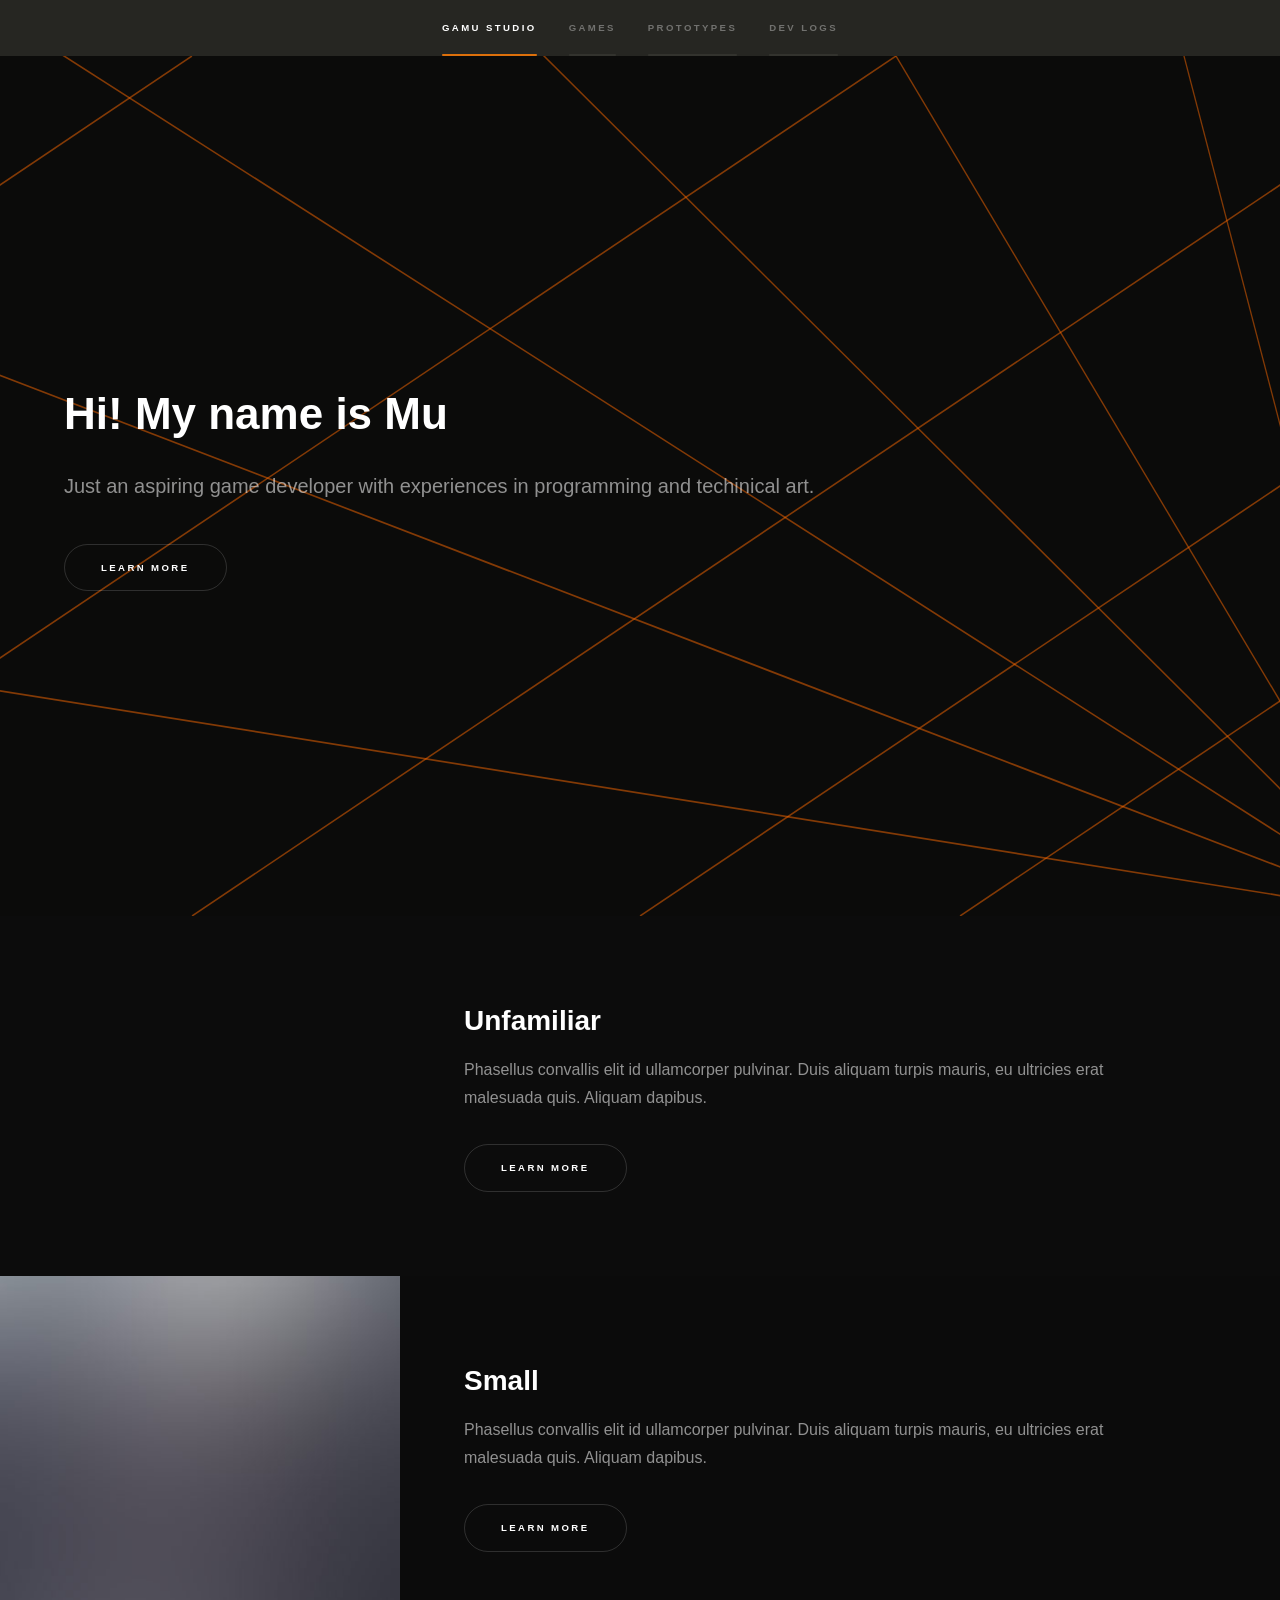
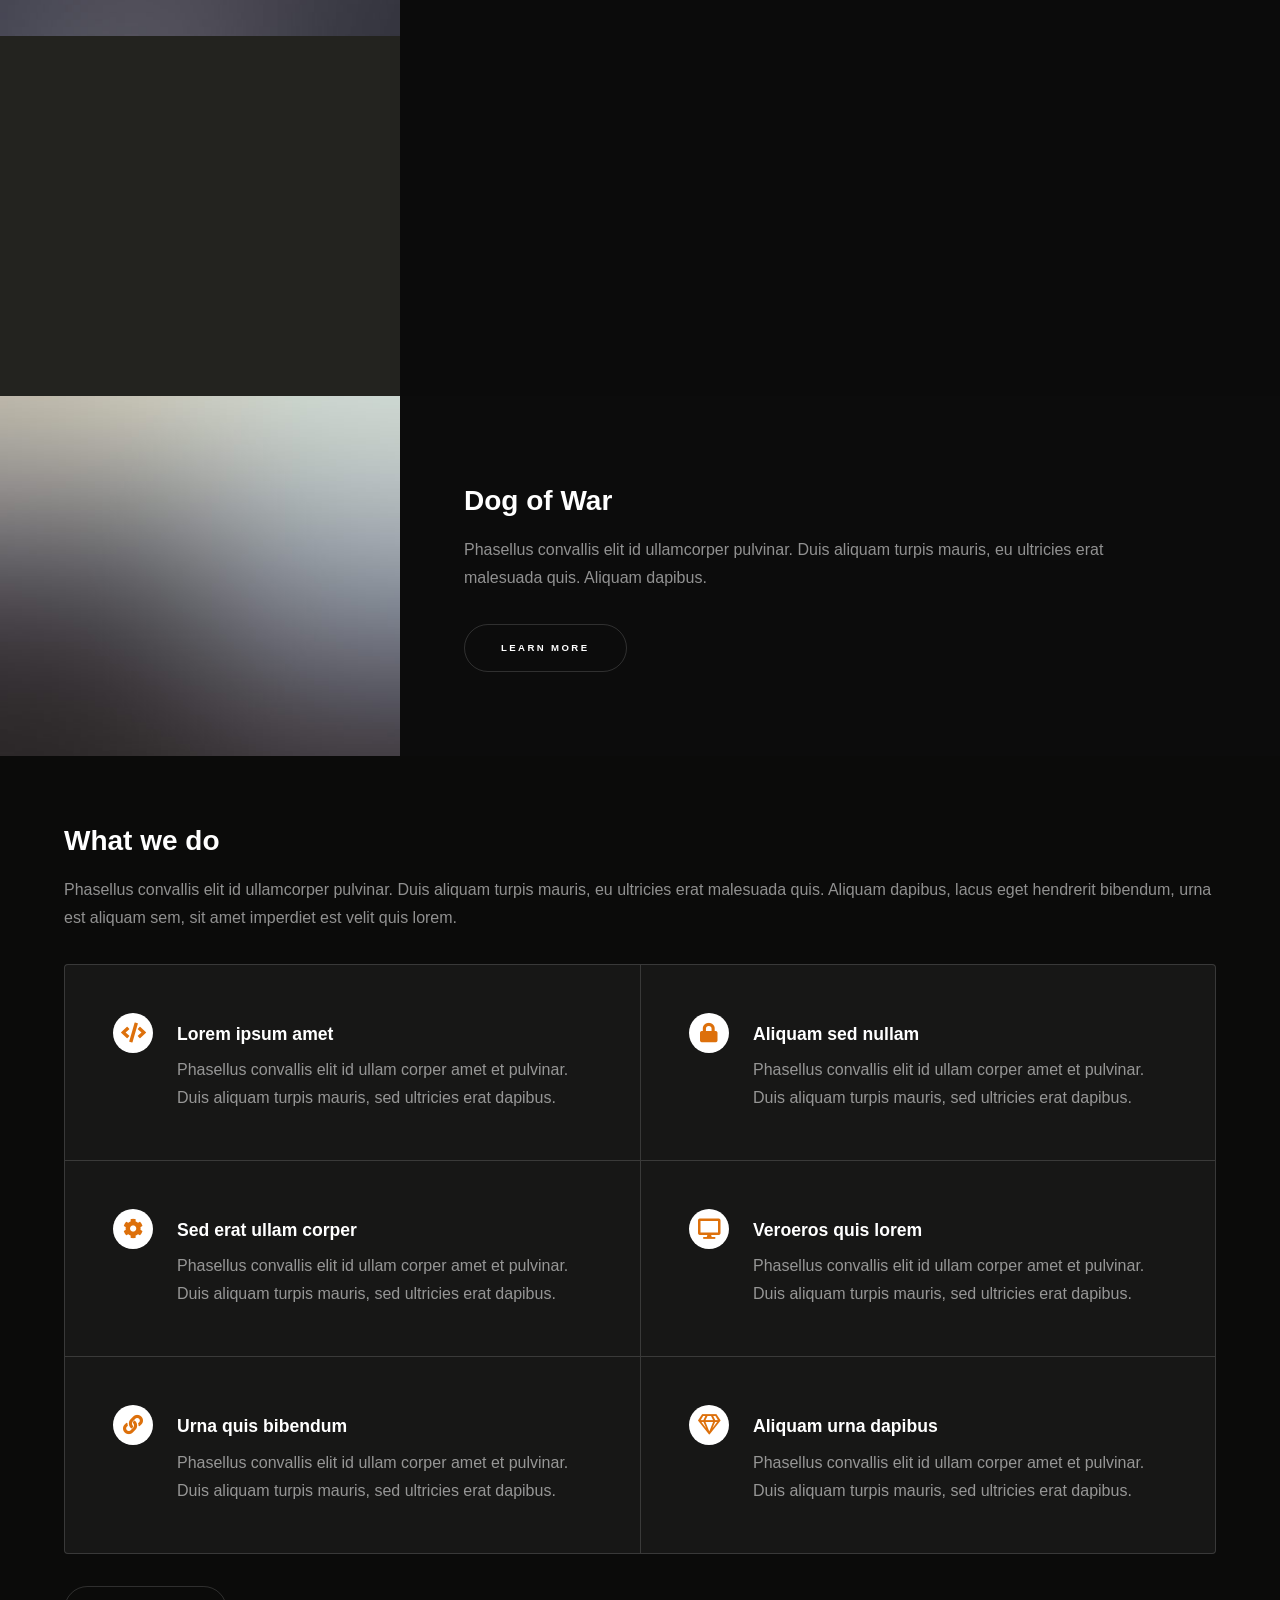
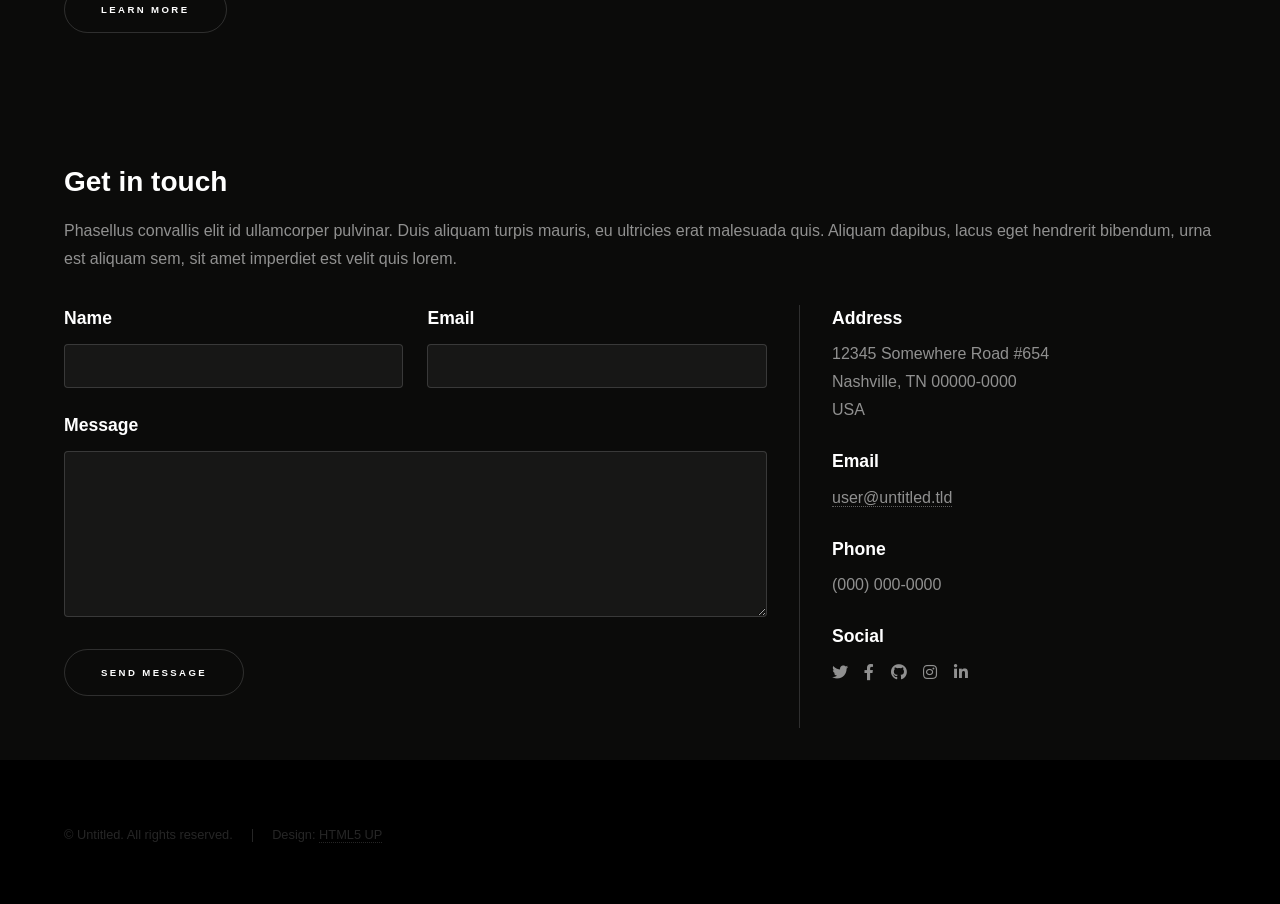
==== index.html @ ecf82518 "Update index.html" ====
<!DOCTYPE HTML>
<!--
	Hyperspace by HTML5 UP
	html5up.net | @ajlkn
	Free for personal and commercial use under the CCA 3.0 license (html5up.net/license)
-->
<html>
	<head>
		<title>Gamu Space</title>
		<meta charset="utf-8" />
		<meta name="viewport" content="width=device-width, initial-scale=1, user-scalable=no" />
		<link rel="stylesheet" href="assets/css/main.css" />
		<noscript><link rel="stylesheet" href="assets/css/noscript.css" /></noscript>
	</head>
	<body class="is-preload">

		<!-- Sidebar -->
			<section id="sidebar">
				<div class="inner">
					<nav>
						<ul>
							<li><a href="#intro">Gamu Studio</a></li>
							<li><a href="#one">Games</a></li>
							<li><a href="#two">Prototypes</a></li>
							<li><a href="#three">Dev Logs</a></li>
						</ul>
					</nav>
				</div>
			</section>

		<!-- Wrapper -->
			<div id="wrapper">

				<!-- Intro -->
					<section id="intro" class="wrapper style1 fullscreen fade-up">
						<div class="inner">
							<h1>Hi! My name is Mu</h1>
							<p>Just an aspiring game developer with experiences in programming and techinical art.</p>
							<ul class="actions">
								<li><a href="#one" class="button scrolly">Learn more</a></li>
							</ul>
						</div>
					</section>

				<!-- One -->
					<section id="one" class="wrapper style2 spotlights">
						<section>
							<a href="#" class="image"><img src="images/game1/preview_gif.gif" alt="" data-position="center center" /></a>
							<div class="content">
								<div class="inner">
									<h2>Unfamiliar</h2>
									<p>Phasellus convallis elit id ullamcorper pulvinar. Duis aliquam turpis mauris, eu ultricies erat malesuada quis. Aliquam dapibus.</p>
									<ul class="actions">
										<li><a href="generic.html" class="button">Learn more</a></li>
									</ul>
								</div>
							</div>
						</section>
						<section>
							<a href="#" class="image"><img src="images/pic02.jpg" alt="" data-position="top center" /></a>
							<div class="content">
								<div class="inner">
									<h2>Small</h2>
									<p>Phasellus convallis elit id ullamcorper pulvinar. Duis aliquam turpis mauris, eu ultricies erat malesuada quis. Aliquam dapibus.</p>
									<ul class="actions">
										<li><a href="generic.html" class="button">Learn more</a></li>
									</ul>
								</div>
							</div>
						</section>
						<section>
							<a href="#" class="image"><img src="images/game1/preview_gif.gif" alt="" data-position="25% 25%" /></a>
							<div class="content">
								<div class="inner">
									<h2>May the Best Bower Win</h2>
									<p>Phasellus convallis elit id ullamcorper pulvinar. Duis aliquam turpis mauris, eu ultricies erat malesuada quis. Aliquam dapibus.</p>
									<ul class="actions">
										<li><a href="generic.html" class="button">Learn more</a></li>
									</ul>
								</div>
							</div>
						</section>
						<section>
							<a href="#" class="image"><img src="images/pic03.jpg" alt="" data-position="25% 25%" /></a>
							<div class="content">
								<div class="inner">
									<h2>Dog of War</h2>
									<p>Phasellus convallis elit id ullamcorper pulvinar. Duis aliquam turpis mauris, eu ultricies erat malesuada quis. Aliquam dapibus.</p>
									<ul class="actions">
										<li><a href="generic.html" class="button">Learn more</a></li>
									</ul>
								</div>
							</div>
						</section>
					</section>

				<!-- Two -->
					<section id="two" class="wrapper style3 fade-up">
						<div class="inner">
							<h2>What we do</h2>
							<p>Phasellus convallis elit id ullamcorper pulvinar. Duis aliquam turpis mauris, eu ultricies erat malesuada quis. Aliquam dapibus, lacus eget hendrerit bibendum, urna est aliquam sem, sit amet imperdiet est velit quis lorem.</p>
							<div class="features">
								<section>
									<span class="icon solid major fa-code"></span>
									<h3>Lorem ipsum amet</h3>
									<p>Phasellus convallis elit id ullam corper amet et pulvinar. Duis aliquam turpis mauris, sed ultricies erat dapibus.</p>
								</section>
								<section>
									<span class="icon solid major fa-lock"></span>
									<h3>Aliquam sed nullam</h3>
									<p>Phasellus convallis elit id ullam corper amet et pulvinar. Duis aliquam turpis mauris, sed ultricies erat dapibus.</p>
								</section>
								<section>
									<span class="icon solid major fa-cog"></span>
									<h3>Sed erat ullam corper</h3>
									<p>Phasellus convallis elit id ullam corper amet et pulvinar. Duis aliquam turpis mauris, sed ultricies erat dapibus.</p>
								</section>
								<section>
									<span class="icon solid major fa-desktop"></span>
									<h3>Veroeros quis lorem</h3>
									<p>Phasellus convallis elit id ullam corper amet et pulvinar. Duis aliquam turpis mauris, sed ultricies erat dapibus.</p>
								</section>
								<section>
									<span class="icon solid major fa-link"></span>
									<h3>Urna quis bibendum</h3>
									<p>Phasellus convallis elit id ullam corper amet et pulvinar. Duis aliquam turpis mauris, sed ultricies erat dapibus.</p>
								</section>
								<section>
									<span class="icon major fa-gem"></span>
									<h3>Aliquam urna dapibus</h3>
									<p>Phasellus convallis elit id ullam corper amet et pulvinar. Duis aliquam turpis mauris, sed ultricies erat dapibus.</p>
								</section>
							</div>
							<ul class="actions">
								<li><a href="generic.html" class="button">Learn more</a></li>
							</ul>
						</div>
					</section>

				<!-- Three -->
					<section id="three" class="wrapper style1 fade-up">
						<div class="inner">
							<h2>Get in touch</h2>
							<p>Phasellus convallis elit id ullamcorper pulvinar. Duis aliquam turpis mauris, eu ultricies erat malesuada quis. Aliquam dapibus, lacus eget hendrerit bibendum, urna est aliquam sem, sit amet imperdiet est velit quis lorem.</p>
							<div class="split style1">
								<section>
									<form method="post" action="#">
										<div class="fields">
											<div class="field half">
												<label for="name">Name</label>
												<input type="text" name="name" id="name" />
											</div>
											<div class="field half">
												<label for="email">Email</label>
												<input type="text" name="email" id="email" />
											</div>
											<div class="field">
												<label for="message">Message</label>
												<textarea name="message" id="message" rows="5"></textarea>
											</div>
										</div>
										<ul class="actions">
											<li><a href="" class="button submit">Send Message</a></li>
										</ul>
									</form>
								</section>
								<section>
									<ul class="contact">
										<li>
											<h3>Address</h3>
											<span>12345 Somewhere Road #654<br />
											Nashville, TN 00000-0000<br />
											USA</span>
										</li>
										<li>
											<h3>Email</h3>
											<a href="#">user@untitled.tld</a>
										</li>
										<li>
											<h3>Phone</h3>
											<span>(000) 000-0000</span>
										</li>
										<li>
											<h3>Social</h3>
											<ul class="icons">
												<li><a href="#" class="icon brands fa-twitter"><span class="label">Twitter</span></a></li>
												<li><a href="#" class="icon brands fa-facebook-f"><span class="label">Facebook</span></a></li>
												<li><a href="#" class="icon brands fa-github"><span class="label">GitHub</span></a></li>
												<li><a href="#" class="icon brands fa-instagram"><span class="label">Instagram</span></a></li>
												<li><a href="#" class="icon brands fa-linkedin-in"><span class="label">LinkedIn</span></a></li>
											</ul>
										</li>
									</ul>
								</section>
							</div>
						</div>
					</section>

			</div>

		<!-- Footer -->
			<footer id="footer" class="wrapper style1-alt">
				<div class="inner">
					<ul class="menu">
						<li>&copy; Untitled. All rights reserved.</li><li>Design: <a href="http://html5up.net">HTML5 UP</a></li>
					</ul>
				</div>
			</footer>

		<!-- Scripts -->
			<script src="assets/js/jquery.min.js"></script>
			<script src="assets/js/jquery.scrollex.min.js"></script>
			<script src="assets/js/jquery.scrolly.min.js"></script>
			<script src="assets/js/browser.min.js"></script>
			<script src="assets/js/breakpoints.min.js"></script>
			<script src="assets/js/util.js"></script>
			<script src="assets/js/main.js"></script>

	</body>
</html>
---- assets/css/main.css ----
@import 'fontawesome-all.min.css';
/*
	Hyperspace by HTML5 UP
	html5up.net | @ajlkn
	Free for personal and commercial use under the CCA 3.0 license (html5up.net/license)
*/
html, body, div, span, applet, object,
iframe, h1, h2, h3, h4, h5, h6, p, blockquote,
pre, a, abbr, acronym, address, big, cite,
code, del, dfn, em, img, ins, kbd, q, s, samp,
small, strike, strong, sub, sup, tt, var, b,
u, i, center, dl, dt, dd, ol, ul, li, fieldset,
form, label, legend, table, caption, tbody,
tfoot, thead, tr, th, td, article, aside,
canvas, details, embed, figure, figcaption,
footer, header, hgroup, menu, nav, output, ruby,
section, summary, time, mark, audio, video {
  margin: 0;
  padding: 0;
  border: 0;
  font-size: 100%;
  font: inherit;
  vertical-align: baseline;
}

article, aside, details, figcaption, figure,
footer, header, hgroup, menu, nav, section {
  display: block;
}

body {
  line-height: 1;
}

ol, ul {
  list-style: none;
}

blockquote, q {
  quotes: none;
}
blockquote:before, blockquote:after, q:before, q:after {
  content: "";
  content: none;
}

table {
  border-collapse: collapse;
  border-spacing: 0;
}

body {
  -webkit-text-size-adjust: none;
}

mark {
  background-color: transparent;
  color: inherit;
}

input::-moz-focus-inner {
  border: 0;
  padding: 0;
}

input, select, textarea {
  -moz-appearance: none;
  -webkit-appearance: none;
  -ms-appearance: none;
  appearance: none;
}

/* Basic */
@-ms-viewport {
  width: device-width;
}
body {
  -ms-overflow-style: scrollbar;
}

@media screen and (max-width: 480px) {
  html, body {
    min-width: 320px;
  }
}
html {
  box-sizing: border-box;
}

*, *:before, *:after {
  box-sizing: inherit;
}

body {
  background: rgb(14.7899159664%, 14.7899159664%, 13.4453781513%);
}
body.is-preload *, body.is-preload *:before, body.is-preload *:after {
  -moz-animation: none !important;
  -webkit-animation: none !important;
  -ms-animation: none !important;
  animation: none !important;
  -moz-transition: none !important;
  -webkit-transition: none !important;
  -ms-transition: none !important;
  transition: none !important;
}

/* Type */
body, input, select, textarea {
  color: rgba(255, 255, 255, 0.55);
  font-family: Arial, Helvetica, sans-serif;
  font-size: 16.5pt;
  font-weight: normal;
  line-height: 1.75;
}
@media screen and (max-width: 1680px) {
  body, input, select, textarea {
    font-size: 13pt;
  }
}
@media screen and (max-width: 1280px) {
  body, input, select, textarea {
    font-size: 12pt;
  }
}
@media screen and (max-width: 360px) {
  body, input, select, textarea {
    font-size: 11pt;
  }
}

a {
  -moz-transition: color 0.2s ease, border-bottom-color 0.2s ease;
  -webkit-transition: color 0.2s ease, border-bottom-color 0.2s ease;
  -ms-transition: color 0.2s ease, border-bottom-color 0.2s ease;
  transition: color 0.2s ease, border-bottom-color 0.2s ease;
  border-bottom: dotted 1px rgba(255, 255, 255, 0.35);
  color: inherit;
  text-decoration: none;
}
a:hover {
  border-bottom-color: transparent;
  color: #ffffff;
}

strong, b {
  color: #ffffff;
  font-weight: bold;
}

em, i {
  font-style: italic;
}

p {
  margin: 0 0 2em 0;
}

h1, h2, h3, h4, h5, h6 {
  color: #ffffff;
  font-weight: bold;
  line-height: 1.5;
  margin: 0 0 0.5em 0;
}
h1 a, h2 a, h3 a, h4 a, h5 a, h6 a {
  color: inherit;
  text-decoration: none;
}

h1 {
  font-size: 2.75em;
}
h1.major {
  margin: 0 0 1.3em 0;
  position: relative;
  padding-bottom: 0.35em;
}
h1.major:after {
  background-image: -moz-linear-gradient(to right, #0b0b0a, #DD700B);
  background-image: -webkit-linear-gradient(to right, #0b0b0a, #DD700B);
  background-image: -ms-linear-gradient(to right, #0b0b0a, #DD700B);
  background-image: linear-gradient(to right, #0b0b0a, #DD700B);
  -moz-transition: max-width 0.2s ease;
  -webkit-transition: max-width 0.2s ease;
  -ms-transition: max-width 0.2s ease;
  transition: max-width 0.2s ease;
  border-radius: 0.2em;
  bottom: 0;
  content: "";
  height: 0.05em;
  position: absolute;
  right: 0;
  width: 100%;
}

h2 {
  font-size: 1.75em;
}

h3 {
  font-size: 1.1em;
}

h4 {
  font-size: 1em;
}

h5 {
  font-size: 0.8em;
}

h6 {
  font-size: 0.6em;
}

@media screen and (max-width: 736px) {
  h1 {
    font-size: 2em;
  }
  h2 {
    font-size: 1.25em;
  }
  h3 {
    font-size: 1em;
  }
  h4 {
    font-size: 0.8em;
  }
  h5 {
    font-size: 0.6em;
  }
  h6 {
    font-size: 0.6em;
  }
}
sub {
  font-size: 0.8em;
  position: relative;
  top: 0.5em;
}

sup {
  font-size: 0.8em;
  position: relative;
  top: -0.5em;
}

blockquote {
  border-left: solid 4px rgba(255, 255, 255, 0.15);
  font-style: italic;
  margin: 0 0 2em 0;
  padding: 0.5em 0 0.5em 2em;
}

code {
  background: rgba(255, 255, 255, 0.05);
  border-radius: 0.25em;
  border: solid 1px rgba(255, 255, 255, 0.15);
  font-family: "Courier New", monospace;
  font-size: 0.9em;
  margin: 0 0.25em;
  padding: 0.25em 0.65em;
}

pre {
  -webkit-overflow-scrolling: touch;
  font-family: "Courier New", monospace;
  font-size: 0.9em;
  margin: 0 0 2em 0;
}
pre code {
  display: block;
  line-height: 1.75em;
  padding: 1em 1.5em;
  overflow-x: auto;
}

hr {
  border: 0;
  border-bottom: solid 1px rgba(255, 255, 255, 0.15);
  margin: 2em 0;
}
hr.major {
  margin: 3em 0;
}

.align-left {
  text-align: left;
}

.align-center {
  text-align: center;
}

.align-right {
  text-align: right;
}

/* Row */
.row {
  display: flex;
  flex-wrap: wrap;
  box-sizing: border-box;
  align-items: stretch;
}
.row > * {
  box-sizing: border-box;
}
.row.gtr-uniform > * > :last-child {
  margin-bottom: 0;
}
.row.aln-left {
  justify-content: flex-start;
}
.row.aln-center {
  justify-content: center;
}
.row.aln-right {
  justify-content: flex-end;
}
.row.aln-top {
  align-items: flex-start;
}
.row.aln-middle {
  align-items: center;
}
.row.aln-bottom {
  align-items: flex-end;
}
.row > .imp {
  order: -1;
}
.row > .col-1 {
  width: 8.3333333333%;
}
.row > .off-1 {
  margin-left: 8.3333333333%;
}
.row > .col-2 {
  width: 16.6666666667%;
}
.row > .off-2 {
  margin-left: 16.6666666667%;
}
.row > .col-3 {
  width: 25%;
}
.row > .off-3 {
  margin-left: 25%;
}
.row > .col-4 {
  width: 33.3333333333%;
}
.row > .off-4 {
  margin-left: 33.3333333333%;
}
.row > .col-5 {
  width: 41.6666666667%;
}
.row > .off-5 {
  margin-left: 41.6666666667%;
}
.row > .col-6 {
  width: 50%;
}
.row > .off-6 {
  margin-left: 50%;
}
.row > .col-7 {
  width: 58.3333333333%;
}
.row > .off-7 {
  margin-left: 58.3333333333%;
}
.row > .col-8 {
  width: 66.6666666667%;
}
.row > .off-8 {
  margin-left: 66.6666666667%;
}
.row > .col-9 {
  width: 75%;
}
.row > .off-9 {
  margin-left: 75%;
}
.row > .col-10 {
  width: 83.3333333333%;
}
.row > .off-10 {
  margin-left: 83.3333333333%;
}
.row > .col-11 {
  width: 91.6666666667%;
}
.row > .off-11 {
  margin-left: 91.6666666667%;
}
.row > .col-12 {
  width: 100%;
}
.row > .off-12 {
  margin-left: 100%;
}
.row.gtr-0 {
  margin-top: 0;
  margin-left: 0em;
}
.row.gtr-0 > * {
  padding: 0 0 0 0em;
}
.row.gtr-0.gtr-uniform {
  margin-top: 0em;
}
.row.gtr-0.gtr-uniform > * {
  padding-top: 0em;
}
.row.gtr-25 {
  margin-top: 0;
  margin-left: -0.375em;
}
.row.gtr-25 > * {
  padding: 0 0 0 0.375em;
}
.row.gtr-25.gtr-uniform {
  margin-top: -0.375em;
}
.row.gtr-25.gtr-uniform > * {
  padding-top: 0.375em;
}
.row.gtr-50 {
  margin-top: 0;
  margin-left: -0.75em;
}
.row.gtr-50 > * {
  padding: 0 0 0 0.75em;
}
.row.gtr-50.gtr-uniform {
  margin-top: -0.75em;
}
.row.gtr-50.gtr-uniform > * {
  padding-top: 0.75em;
}
.row {
  margin-top: 0;
  margin-left: -1.5em;
}
.row > * {
  padding: 0 0 0 1.5em;
}
.row.gtr-uniform {
  margin-top: -1.5em;
}
.row.gtr-uniform > * {
  padding-top: 1.5em;
}
.row.gtr-150 {
  margin-top: 0;
  margin-left: -2.25em;
}
.row.gtr-150 > * {
  padding: 0 0 0 2.25em;
}
.row.gtr-150.gtr-uniform {
  margin-top: -2.25em;
}
.row.gtr-150.gtr-uniform > * {
  padding-top: 2.25em;
}
.row.gtr-200 {
  margin-top: 0;
  margin-left: -3em;
}
.row.gtr-200 > * {
  padding: 0 0 0 3em;
}
.row.gtr-200.gtr-uniform {
  margin-top: -3em;
}
.row.gtr-200.gtr-uniform > * {
  padding-top: 3em;
}
@media screen and (max-width: 1680px) {
  .row {
    display: flex;
    flex-wrap: wrap;
    box-sizing: border-box;
    align-items: stretch;
  }
  .row > * {
    box-sizing: border-box;
  }
  .row.gtr-uniform > * > :last-child {
    margin-bottom: 0;
  }
  .row.aln-left {
    justify-content: flex-start;
  }
  .row.aln-center {
    justify-content: center;
  }
  .row.aln-right {
    justify-content: flex-end;
  }
  .row.aln-top {
    align-items: flex-start;
  }
  .row.aln-middle {
    align-items: center;
  }
  .row.aln-bottom {
    align-items: flex-end;
  }
  .row > .imp-xlarge {
    order: -1;
  }
  .row > .col-1-xlarge {
    width: 8.3333333333%;
  }
  .row > .off-1-xlarge {
    margin-left: 8.3333333333%;
  }
  .row > .col-2-xlarge {
    width: 16.6666666667%;
  }
  .row > .off-2-xlarge {
    margin-left: 16.6666666667%;
  }
  .row > .col-3-xlarge {
    width: 25%;
  }
  .row > .off-3-xlarge {
    margin-left: 25%;
  }
  .row > .col-4-xlarge {
    width: 33.3333333333%;
  }
  .row > .off-4-xlarge {
    margin-left: 33.3333333333%;
  }
  .row > .col-5-xlarge {
    width: 41.6666666667%;
  }
  .row > .off-5-xlarge {
    margin-left: 41.6666666667%;
  }
  .row > .col-6-xlarge {
    width: 50%;
  }
  .row > .off-6-xlarge {
    margin-left: 50%;
  }
  .row > .col-7-xlarge {
    width: 58.3333333333%;
  }
  .row > .off-7-xlarge {
    margin-left: 58.3333333333%;
  }
  .row > .col-8-xlarge {
    width: 66.6666666667%;
  }
  .row > .off-8-xlarge {
    margin-left: 66.6666666667%;
  }
  .row > .col-9-xlarge {
    width: 75%;
  }
  .row > .off-9-xlarge {
    margin-left: 75%;
  }
  .row > .col-10-xlarge {
    width: 83.3333333333%;
  }
  .row > .off-10-xlarge {
    margin-left: 83.3333333333%;
  }
  .row > .col-11-xlarge {
    width: 91.6666666667%;
  }
  .row > .off-11-xlarge {
    margin-left: 91.6666666667%;
  }
  .row > .col-12-xlarge {
    width: 100%;
  }
  .row > .off-12-xlarge {
    margin-left: 100%;
  }
  .row.gtr-0 {
    margin-top: 0;
    margin-left: 0em;
  }
  .row.gtr-0 > * {
    padding: 0 0 0 0em;
  }
  .row.gtr-0.gtr-uniform {
    margin-top: 0em;
  }
  .row.gtr-0.gtr-uniform > * {
    padding-top: 0em;
  }
  .row.gtr-25 {
    margin-top: 0;
    margin-left: -0.375em;
  }
  .row.gtr-25 > * {
    padding: 0 0 0 0.375em;
  }
  .row.gtr-25.gtr-uniform {
    margin-top: -0.375em;
  }
  .row.gtr-25.gtr-uniform > * {
    padding-top: 0.375em;
  }
  .row.gtr-50 {
    margin-top: 0;
    margin-left: -0.75em;
  }
  .row.gtr-50 > * {
    padding: 0 0 0 0.75em;
  }
  .row.gtr-50.gtr-uniform {
    margin-top: -0.75em;
  }
  .row.gtr-50.gtr-uniform > * {
    padding-top: 0.75em;
  }
  .row {
    margin-top: 0;
    margin-left: -1.5em;
  }
  .row > * {
    padding: 0 0 0 1.5em;
  }
  .row.gtr-uniform {
    margin-top: -1.5em;
  }
  .row.gtr-uniform > * {
    padding-top: 1.5em;
  }
  .row.gtr-150 {
    margin-top: 0;
    margin-left: -2.25em;
  }
  .row.gtr-150 > * {
    padding: 0 0 0 2.25em;
  }
  .row.gtr-150.gtr-uniform {
    margin-top: -2.25em;
  }
  .row.gtr-150.gtr-uniform > * {
    padding-top: 2.25em;
  }
  .row.gtr-200 {
    margin-top: 0;
    margin-left: -3em;
  }
  .row.gtr-200 > * {
    padding: 0 0 0 3em;
  }
  .row.gtr-200.gtr-uniform {
    margin-top: -3em;
  }
  .row.gtr-200.gtr-uniform > * {
    padding-top: 3em;
  }
}
@media screen and (max-width: 1280px) {
  .row {
    display: flex;
    flex-wrap: wrap;
    box-sizing: border-box;
    align-items: stretch;
  }
  .row > * {
    box-sizing: border-box;
  }
  .row.gtr-uniform > * > :last-child {
    margin-bottom: 0;
  }
  .row.aln-left {
    justify-content: flex-start;
  }
  .row.aln-center {
    justify-content: center;
  }
  .row.aln-right {
    justify-content: flex-end;
  }
  .row.aln-top {
    align-items: flex-start;
  }
  .row.aln-middle {
    align-items: center;
  }
  .row.aln-bottom {
    align-items: flex-end;
  }
  .row > .imp-large {
    order: -1;
  }
  .row > .col-1-large {
    width: 8.3333333333%;
  }
  .row > .off-1-large {
    margin-left: 8.3333333333%;
  }
  .row > .col-2-large {
    width: 16.6666666667%;
  }
  .row > .off-2-large {
    margin-left: 16.6666666667%;
  }
  .row > .col-3-large {
    width: 25%;
  }
  .row > .off-3-large {
    margin-left: 25%;
  }
  .row > .col-4-large {
    width: 33.3333333333%;
  }
  .row > .off-4-large {
    margin-left: 33.3333333333%;
  }
  .row > .col-5-large {
    width: 41.6666666667%;
  }
  .row > .off-5-large {
    margin-left: 41.6666666667%;
  }
  .row > .col-6-large {
    width: 50%;
  }
  .row > .off-6-large {
    margin-left: 50%;
  }
  .row > .col-7-large {
    width: 58.3333333333%;
  }
  .row > .off-7-large {
    margin-left: 58.3333333333%;
  }
  .row > .col-8-large {
    width: 66.6666666667%;
  }
  .row > .off-8-large {
    margin-left: 66.6666666667%;
  }
  .row > .col-9-large {
    width: 75%;
  }
  .row > .off-9-large {
    margin-left: 75%;
  }
  .row > .col-10-large {
    width: 83.3333333333%;
  }
  .row > .off-10-large {
    margin-left: 83.3333333333%;
  }
  .row > .col-11-large {
    width: 91.6666666667%;
  }
  .row > .off-11-large {
    margin-left: 91.6666666667%;
  }
  .row > .col-12-large {
    width: 100%;
  }
  .row > .off-12-large {
    margin-left: 100%;
  }
  .row.gtr-0 {
    margin-top: 0;
    margin-left: 0em;
  }
  .row.gtr-0 > * {
    padding: 0 0 0 0em;
  }
  .row.gtr-0.gtr-uniform {
    margin-top: 0em;
  }
  .row.gtr-0.gtr-uniform > * {
    padding-top: 0em;
  }
  .row.gtr-25 {
    margin-top: 0;
    margin-left: -0.375em;
  }
  .row.gtr-25 > * {
    padding: 0 0 0 0.375em;
  }
  .row.gtr-25.gtr-uniform {
    margin-top: -0.375em;
  }
  .row.gtr-25.gtr-uniform > * {
    padding-top: 0.375em;
  }
  .row.gtr-50 {
    margin-top: 0;
    margin-left: -0.75em;
  }
  .row.gtr-50 > * {
    padding: 0 0 0 0.75em;
  }
  .row.gtr-50.gtr-uniform {
    margin-top: -0.75em;
  }
  .row.gtr-50.gtr-uniform > * {
    padding-top: 0.75em;
  }
  .row {
    margin-top: 0;
    margin-left: -1.5em;
  }
  .row > * {
    padding: 0 0 0 1.5em;
  }
  .row.gtr-uniform {
    margin-top: -1.5em;
  }
  .row.gtr-uniform > * {
    padding-top: 1.5em;
  }
  .row.gtr-150 {
    margin-top: 0;
    margin-left: -2.25em;
  }
  .row.gtr-150 > * {
    padding: 0 0 0 2.25em;
  }
  .row.gtr-150.gtr-uniform {
    margin-top: -2.25em;
  }
  .row.gtr-150.gtr-uniform > * {
    padding-top: 2.25em;
  }
  .row.gtr-200 {
    margin-top: 0;
    margin-left: -3em;
  }
  .row.gtr-200 > * {
    padding: 0 0 0 3em;
  }
  .row.gtr-200.gtr-uniform {
    margin-top: -3em;
  }
  .row.gtr-200.gtr-uniform > * {
    padding-top: 3em;
  }
}
@media screen and (max-width: 980px) {
  .row {
    display: flex;
    flex-wrap: wrap;
    box-sizing: border-box;
    align-items: stretch;
  }
  .row > * {
    box-sizing: border-box;
  }
  .row.gtr-uniform > * > :last-child {
    margin-bottom: 0;
  }
  .row.aln-left {
    justify-content: flex-start;
  }
  .row.aln-center {
    justify-content: center;
  }
  .row.aln-right {
    justify-content: flex-end;
  }
  .row.aln-top {
    align-items: flex-start;
  }
  .row.aln-middle {
    align-items: center;
  }
  .row.aln-bottom {
    align-items: flex-end;
  }
  .row > .imp-medium {
    order: -1;
  }
  .row > .col-1-medium {
    width: 8.3333333333%;
  }
  .row > .off-1-medium {
    margin-left: 8.3333333333%;
  }
  .row > .col-2-medium {
    width: 16.6666666667%;
  }
  .row > .off-2-medium {
    margin-left: 16.6666666667%;
  }
  .row > .col-3-medium {
    width: 25%;
  }
  .row > .off-3-medium {
    margin-left: 25%;
  }
  .row > .col-4-medium {
    width: 33.3333333333%;
  }
  .row > .off-4-medium {
    margin-left: 33.3333333333%;
  }
  .row > .col-5-medium {
    width: 41.6666666667%;
  }
  .row > .off-5-medium {
    margin-left: 41.6666666667%;
  }
  .row > .col-6-medium {
    width: 50%;
  }
  .row > .off-6-medium {
    margin-left: 50%;
  }
  .row > .col-7-medium {
    width: 58.3333333333%;
  }
  .row > .off-7-medium {
    margin-left: 58.3333333333%;
  }
  .row > .col-8-medium {
    width: 66.6666666667%;
  }
  .row > .off-8-medium {
    margin-left: 66.6666666667%;
  }
  .row > .col-9-medium {
    width: 75%;
  }
  .row > .off-9-medium {
    margin-left: 75%;
  }
  .row > .col-10-medium {
    width: 83.3333333333%;
  }
  .row > .off-10-medium {
    margin-left: 83.3333333333%;
  }
  .row > .col-11-medium {
    width: 91.6666666667%;
  }
  .row > .off-11-medium {
    margin-left: 91.6666666667%;
  }
  .row > .col-12-medium {
    width: 100%;
  }
  .row > .off-12-medium {
    margin-left: 100%;
  }
  .row.gtr-0 {
    margin-top: 0;
    margin-left: 0em;
  }
  .row.gtr-0 > * {
    padding: 0 0 0 0em;
  }
  .row.gtr-0.gtr-uniform {
    margin-top: 0em;
  }
  .row.gtr-0.gtr-uniform > * {
    padding-top: 0em;
  }
  .row.gtr-25 {
    margin-top: 0;
    margin-left: -0.375em;
  }
  .row.gtr-25 > * {
    padding: 0 0 0 0.375em;
  }
  .row.gtr-25.gtr-uniform {
    margin-top: -0.375em;
  }
  .row.gtr-25.gtr-uniform > * {
    padding-top: 0.375em;
  }
  .row.gtr-50 {
    margin-top: 0;
    margin-left: -0.75em;
  }
  .row.gtr-50 > * {
    padding: 0 0 0 0.75em;
  }
  .row.gtr-50.gtr-uniform {
    margin-top: -0.75em;
  }
  .row.gtr-50.gtr-uniform > * {
    padding-top: 0.75em;
  }
  .row {
    margin-top: 0;
    margin-left: -1.5em;
  }
  .row > * {
    padding: 0 0 0 1.5em;
  }
  .row.gtr-uniform {
    margin-top: -1.5em;
  }
  .row.gtr-uniform > * {
    padding-top: 1.5em;
  }
  .row.gtr-150 {
    margin-top: 0;
    margin-left: -2.25em;
  }
  .row.gtr-150 > * {
    padding: 0 0 0 2.25em;
  }
  .row.gtr-150.gtr-uniform {
    margin-top: -2.25em;
  }
  .row.gtr-150.gtr-uniform > * {
    padding-top: 2.25em;
  }
  .row.gtr-200 {
    margin-top: 0;
    margin-left: -3em;
  }
  .row.gtr-200 > * {
    padding: 0 0 0 3em;
  }
  .row.gtr-200.gtr-uniform {
    margin-top: -3em;
  }
  .row.gtr-200.gtr-uniform > * {
    padding-top: 3em;
  }
}
@media screen and (max-width: 736px) {
  .row {
    display: flex;
    flex-wrap: wrap;
    box-sizing: border-box;
    align-items: stretch;
  }
  .row > * {
    box-sizing: border-box;
  }
  .row.gtr-uniform > * > :last-child {
    margin-bottom: 0;
  }
  .row.aln-left {
    justify-content: flex-start;
  }
  .row.aln-center {
    justify-content: center;
  }
  .row.aln-right {
    justify-content: flex-end;
  }
  .row.aln-top {
    align-items: flex-start;
  }
  .row.aln-middle {
    align-items: center;
  }
  .row.aln-bottom {
    align-items: flex-end;
  }
  .row > .imp-small {
    order: -1;
  }
  .row > .col-1-small {
    width: 8.3333333333%;
  }
  .row > .off-1-small {
    margin-left: 8.3333333333%;
  }
  .row > .col-2-small {
    width: 16.6666666667%;
  }
  .row > .off-2-small {
    margin-left: 16.6666666667%;
  }
  .row > .col-3-small {
    width: 25%;
  }
  .row > .off-3-small {
    margin-left: 25%;
  }
  .row > .col-4-small {
    width: 33.3333333333%;
  }
  .row > .off-4-small {
    margin-left: 33.3333333333%;
  }
  .row > .col-5-small {
    width: 41.6666666667%;
  }
  .row > .off-5-small {
    margin-left: 41.6666666667%;
  }
  .row > .col-6-small {
    width: 50%;
  }
  .row > .off-6-small {
    margin-left: 50%;
  }
  .row > .col-7-small {
    width: 58.3333333333%;
  }
  .row > .off-7-small {
    margin-left: 58.3333333333%;
  }
  .row > .col-8-small {
    width: 66.6666666667%;
  }
  .row > .off-8-small {
    margin-left: 66.6666666667%;
  }
  .row > .col-9-small {
    width: 75%;
  }
  .row > .off-9-small {
    margin-left: 75%;
  }
  .row > .col-10-small {
    width: 83.3333333333%;
  }
  .row > .off-10-small {
    margin-left: 83.3333333333%;
  }
  .row > .col-11-small {
    width: 91.6666666667%;
  }
  .row > .off-11-small {
    margin-left: 91.6666666667%;
  }
  .row > .col-12-small {
    width: 100%;
  }
  .row > .off-12-small {
    margin-left: 100%;
  }
  .row.gtr-0 {
    margin-top: 0;
    margin-left: 0em;
  }
  .row.gtr-0 > * {
    padding: 0 0 0 0em;
  }
  .row.gtr-0.gtr-uniform {
    margin-top: 0em;
  }
  .row.gtr-0.gtr-uniform > * {
    padding-top: 0em;
  }
  .row.gtr-25 {
    margin-top: 0;
    margin-left: -0.375em;
  }
  .row.gtr-25 > * {
    padding: 0 0 0 0.375em;
  }
  .row.gtr-25.gtr-uniform {
    margin-top: -0.375em;
  }
  .row.gtr-25.gtr-uniform > * {
    padding-top: 0.375em;
  }
  .row.gtr-50 {
    margin-top: 0;
    margin-left: -0.75em;
  }
  .row.gtr-50 > * {
    padding: 0 0 0 0.75em;
  }
  .row.gtr-50.gtr-uniform {
    margin-top: -0.75em;
  }
  .row.gtr-50.gtr-uniform > * {
    padding-top: 0.75em;
  }
  .row {
    margin-top: 0;
    margin-left: -1.5em;
  }
  .row > * {
    padding: 0 0 0 1.5em;
  }
  .row.gtr-uniform {
    margin-top: -1.5em;
  }
  .row.gtr-uniform > * {
    padding-top: 1.5em;
  }
  .row.gtr-150 {
    margin-top: 0;
    margin-left: -2.25em;
  }
  .row.gtr-150 > * {
    padding: 0 0 0 2.25em;
  }
  .row.gtr-150.gtr-uniform {
    margin-top: -2.25em;
  }
  .row.gtr-150.gtr-uniform > * {
    padding-top: 2.25em;
  }
  .row.gtr-200 {
    margin-top: 0;
    margin-left: -3em;
  }
  .row.gtr-200 > * {
    padding: 0 0 0 3em;
  }
  .row.gtr-200.gtr-uniform {
    margin-top: -3em;
  }
  .row.gtr-200.gtr-uniform > * {
    padding-top: 3em;
  }
}
@media screen and (max-width: 480px) {
  .row {
    display: flex;
    flex-wrap: wrap;
    box-sizing: border-box;
    align-items: stretch;
  }
  .row > * {
    box-sizing: border-box;
  }
  .row.gtr-uniform > * > :last-child {
    margin-bottom: 0;
  }
  .row.aln-left {
    justify-content: flex-start;
  }
  .row.aln-center {
    justify-content: center;
  }
  .row.aln-right {
    justify-content: flex-end;
  }
  .row.aln-top {
    align-items: flex-start;
  }
  .row.aln-middle {
    align-items: center;
  }
  .row.aln-bottom {
    align-items: flex-end;
  }
  .row > .imp-xsmall {
    order: -1;
  }
  .row > .col-1-xsmall {
    width: 8.3333333333%;
  }
  .row > .off-1-xsmall {
    margin-left: 8.3333333333%;
  }
  .row > .col-2-xsmall {
    width: 16.6666666667%;
  }
  .row > .off-2-xsmall {
    margin-left: 16.6666666667%;
  }
  .row > .col-3-xsmall {
    width: 25%;
  }
  .row > .off-3-xsmall {
    margin-left: 25%;
  }
  .row > .col-4-xsmall {
    width: 33.3333333333%;
  }
  .row > .off-4-xsmall {
    margin-left: 33.3333333333%;
  }
  .row > .col-5-xsmall {
    width: 41.6666666667%;
  }
  .row > .off-5-xsmall {
    margin-left: 41.6666666667%;
  }
  .row > .col-6-xsmall {
    width: 50%;
  }
  .row > .off-6-xsmall {
    margin-left: 50%;
  }
  .row > .col-7-xsmall {
    width: 58.3333333333%;
  }
  .row > .off-7-xsmall {
    margin-left: 58.3333333333%;
  }
  .row > .col-8-xsmall {
    width: 66.6666666667%;
  }
  .row > .off-8-xsmall {
    margin-left: 66.6666666667%;
  }
  .row > .col-9-xsmall {
    width: 75%;
  }
  .row > .off-9-xsmall {
    margin-left: 75%;
  }
  .row > .col-10-xsmall {
    width: 83.3333333333%;
  }
  .row > .off-10-xsmall {
    margin-left: 83.3333333333%;
  }
  .row > .col-11-xsmall {
    width: 91.6666666667%;
  }
  .row > .off-11-xsmall {
    margin-left: 91.6666666667%;
  }
  .row > .col-12-xsmall {
    width: 100%;
  }
  .row > .off-12-xsmall {
    margin-left: 100%;
  }
  .row.gtr-0 {
    margin-top: 0;
    margin-left: 0em;
  }
  .row.gtr-0 > * {
    padding: 0 0 0 0em;
  }
  .row.gtr-0.gtr-uniform {
    margin-top: 0em;
  }
  .row.gtr-0.gtr-uniform > * {
    padding-top: 0em;
  }
  .row.gtr-25 {
    margin-top: 0;
    margin-left: -0.375em;
  }
  .row.gtr-25 > * {
    padding: 0 0 0 0.375em;
  }
  .row.gtr-25.gtr-uniform {
    margin-top: -0.375em;
  }
  .row.gtr-25.gtr-uniform > * {
    padding-top: 0.375em;
  }
  .row.gtr-50 {
    margin-top: 0;
    margin-left: -0.75em;
  }
  .row.gtr-50 > * {
    padding: 0 0 0 0.75em;
  }
  .row.gtr-50.gtr-uniform {
    margin-top: -0.75em;
  }
  .row.gtr-50.gtr-uniform > * {
    padding-top: 0.75em;
  }
  .row {
    margin-top: 0;
    margin-left: -1.5em;
  }
  .row > * {
    padding: 0 0 0 1.5em;
  }
  .row.gtr-uniform {
    margin-top: -1.5em;
  }
  .row.gtr-uniform > * {
    padding-top: 1.5em;
  }
  .row.gtr-150 {
    margin-top: 0;
    margin-left: -2.25em;
  }
  .row.gtr-150 > * {
    padding: 0 0 0 2.25em;
  }
  .row.gtr-150.gtr-uniform {
    margin-top: -2.25em;
  }
  .row.gtr-150.gtr-uniform > * {
    padding-top: 2.25em;
  }
  .row.gtr-200 {
    margin-top: 0;
    margin-left: -3em;
  }
  .row.gtr-200 > * {
    padding: 0 0 0 3em;
  }
  .row.gtr-200.gtr-uniform {
    margin-top: -3em;
  }
  .row.gtr-200.gtr-uniform > * {
    padding-top: 3em;
  }
}

/* Box */
.box {
  border-radius: 0.25em;
  border: solid 1px rgba(255, 255, 255, 0.15);
  margin-bottom: 2em;
  padding: 1.5em;
}
.box > :last-child,
.box > :last-child > :last-child,
.box > :last-child > :last-child > :last-child {
  margin-bottom: 0;
}
.box.alt {
  border: 0;
  border-radius: 0;
  padding: 0;
}

/* Button */
input[type=submit],
input[type=reset],
input[type=button],
button,
.button {
  -moz-appearance: none;
  -webkit-appearance: none;
  -ms-appearance: none;
  appearance: none;
  -moz-transition: border-color 0.2s ease;
  -webkit-transition: border-color 0.2s ease;
  -ms-transition: border-color 0.2s ease;
  transition: border-color 0.2s ease;
  background-color: transparent;
  border: solid 1px !important;
  border-color: rgba(255, 255, 255, 0.15) !important;
  border-radius: 3em;
  color: #ffffff !important;
  cursor: pointer;
  display: inline-block;
  font-size: 0.6em;
  font-weight: bold;
  height: calc(4.75em + 2px);
  letter-spacing: 0.25em;
  line-height: 4.75em;
  outline: 0;
  padding: 0 3.75em;
  position: relative;
  text-align: center;
  text-decoration: none;
  text-transform: uppercase;
  white-space: nowrap;
}
input[type=submit]:after,
input[type=reset]:after,
input[type=button]:after,
button:after,
.button:after {
  -moz-transform: scale(0.25);
  -webkit-transform: scale(0.25);
  -ms-transform: scale(0.25);
  transform: scale(0.25);
  pointer-events: none;
  -moz-transition: opacity 0.2s ease, -moz-transform 0.2s ease;
  -webkit-transition: opacity 0.2s ease, -webkit-transform 0.2s ease;
  -ms-transition: opacity 0.2s ease, -ms-transform 0.2s ease;
  transition: opacity 0.2s ease, transform 0.2s ease;
  background: #ffffff;
  border-radius: 3em;
  content: "";
  height: 100%;
  left: 0;
  opacity: 0;
  position: absolute;
  top: 0;
  width: 100%;
}
input[type=submit].icon:before,
input[type=reset].icon:before,
input[type=button].icon:before,
button.icon:before,
.button.icon:before {
  margin-right: 0.75em;
}
input[type=submit].fit,
input[type=reset].fit,
input[type=button].fit,
button.fit,
.button.fit {
  width: 100%;
}
input[type=submit].small,
input[type=reset].small,
input[type=button].small,
button.small,
.button.small {
  font-size: 0.4em;
}
input[type=submit].large,
input[type=reset].large,
input[type=button].large,
button.large,
.button.large {
  font-size: 0.8em;
}
input[type=submit].primary,
input[type=reset].primary,
input[type=button].primary,
button.primary,
.button.primary {
  background-color: #ffffff;
  color: rgb(14.7899159664%, 14.7899159664%, 13.4453781513%) !important;
}
input[type=submit].primary:after,
input[type=reset].primary:after,
input[type=button].primary:after,
button.primary:after,
.button.primary:after {
  display: none;
}
input[type=submit].disabled, input[type=submit]:disabled,
input[type=reset].disabled,
input[type=reset]:disabled,
input[type=button].disabled,
input[type=button]:disabled,
button.disabled,
button:disabled,
.button.disabled,
.button:disabled {
  cursor: default;
  opacity: 0.5;
  pointer-events: none;
}
input[type=submit]:hover,
input[type=reset]:hover,
input[type=button]:hover,
button:hover,
.button:hover {
  border-color: rgba(255, 255, 255, 0.55) !important;
}
input[type=submit]:hover:after,
input[type=reset]:hover:after,
input[type=button]:hover:after,
button:hover:after,
.button:hover:after {
  opacity: 0.05;
  -moz-transform: scale(1);
  -webkit-transform: scale(1);
  -ms-transform: scale(1);
  transform: scale(1);
}
input[type=submit]:hover:active,
input[type=reset]:hover:active,
input[type=button]:hover:active,
button:hover:active,
.button:hover:active {
  border-color: #ffffff !important;
}
input[type=submit]:hover:active:after,
input[type=reset]:hover:active:after,
input[type=button]:hover:active:after,
button:hover:active:after,
.button:hover:active:after {
  opacity: 0.1;
}

/* Features */
.features {
  display: -moz-flex;
  display: -webkit-flex;
  display: -ms-flex;
  display: flex;
  -moz-flex-wrap: wrap;
  -webkit-flex-wrap: wrap;
  -ms-flex-wrap: wrap;
  flex-wrap: wrap;
  border-radius: 0.25em;
  border: solid 1px rgba(255, 255, 255, 0.15);
  background: rgba(255, 255, 255, 0.05);
  margin: 0 0 2em 0;
}
.features section {
  padding: 3.5em 3em 1em 7em;
  width: 50%;
  border-top: solid 1px rgba(255, 255, 255, 0.15);
  position: relative;
}
.features section:nth-child(-n+2) {
  border-top-width: 0;
}
.features section:nth-child(2n) {
  border-left: solid 1px rgba(255, 255, 255, 0.15);
}
.features section .icon {
  -moz-transition: opacity 0.5s ease, -moz-transform 0.5s ease;
  -webkit-transition: opacity 0.5s ease, -webkit-transform 0.5s ease;
  -ms-transition: opacity 0.5s ease, -ms-transform 0.5s ease;
  transition: opacity 0.5s ease, transform 0.5s ease;
  -moz-transition-delay: 1s;
  -webkit-transition-delay: 1s;
  -ms-transition-delay: 1s;
  transition-delay: 1s;
  -moz-transform: scale(1);
  -webkit-transform: scale(1);
  -ms-transform: scale(1);
  transform: scale(1);
  position: absolute;
  left: 3em;
  top: 3em;
  opacity: 1;
}
.features section:nth-child(1) .icon {
  -moz-transition-delay: 0.15s;
  -webkit-transition-delay: 0.15s;
  -ms-transition-delay: 0.15s;
  transition-delay: 0.15s;
}
.features section:nth-child(2) .icon {
  -moz-transition-delay: 0.3s;
  -webkit-transition-delay: 0.3s;
  -ms-transition-delay: 0.3s;
  transition-delay: 0.3s;
}
.features section:nth-child(3) .icon {
  -moz-transition-delay: 0.45s;
  -webkit-transition-delay: 0.45s;
  -ms-transition-delay: 0.45s;
  transition-delay: 0.45s;
}
.features section:nth-child(4) .icon {
  -moz-transition-delay: 0.6s;
  -webkit-transition-delay: 0.6s;
  -ms-transition-delay: 0.6s;
  transition-delay: 0.6s;
}
.features section:nth-child(5) .icon {
  -moz-transition-delay: 0.75s;
  -webkit-transition-delay: 0.75s;
  -ms-transition-delay: 0.75s;
  transition-delay: 0.75s;
}
.features section:nth-child(6) .icon {
  -moz-transition-delay: 0.9s;
  -webkit-transition-delay: 0.9s;
  -ms-transition-delay: 0.9s;
  transition-delay: 0.9s;
}
.features section:nth-child(7) .icon {
  -moz-transition-delay: 1.05s;
  -webkit-transition-delay: 1.05s;
  -ms-transition-delay: 1.05s;
  transition-delay: 1.05s;
}
.features section:nth-child(8) .icon {
  -moz-transition-delay: 1.2s;
  -webkit-transition-delay: 1.2s;
  -ms-transition-delay: 1.2s;
  transition-delay: 1.2s;
}
.features section:nth-child(9) .icon {
  -moz-transition-delay: 1.35s;
  -webkit-transition-delay: 1.35s;
  -ms-transition-delay: 1.35s;
  transition-delay: 1.35s;
}
.features section:nth-child(10) .icon {
  -moz-transition-delay: 1.5s;
  -webkit-transition-delay: 1.5s;
  -ms-transition-delay: 1.5s;
  transition-delay: 1.5s;
}
.features section:nth-child(11) .icon {
  -moz-transition-delay: 1.65s;
  -webkit-transition-delay: 1.65s;
  -ms-transition-delay: 1.65s;
  transition-delay: 1.65s;
}
.features section:nth-child(12) .icon {
  -moz-transition-delay: 1.8s;
  -webkit-transition-delay: 1.8s;
  -ms-transition-delay: 1.8s;
  transition-delay: 1.8s;
}
.features section:nth-child(13) .icon {
  -moz-transition-delay: 1.95s;
  -webkit-transition-delay: 1.95s;
  -ms-transition-delay: 1.95s;
  transition-delay: 1.95s;
}
.features section:nth-child(14) .icon {
  -moz-transition-delay: 2.1s;
  -webkit-transition-delay: 2.1s;
  -ms-transition-delay: 2.1s;
  transition-delay: 2.1s;
}
.features section:nth-child(15) .icon {
  -moz-transition-delay: 2.25s;
  -webkit-transition-delay: 2.25s;
  -ms-transition-delay: 2.25s;
  transition-delay: 2.25s;
}
.features section:nth-child(16) .icon {
  -moz-transition-delay: 2.4s;
  -webkit-transition-delay: 2.4s;
  -ms-transition-delay: 2.4s;
  transition-delay: 2.4s;
}
.features section:nth-child(17) .icon {
  -moz-transition-delay: 2.55s;
  -webkit-transition-delay: 2.55s;
  -ms-transition-delay: 2.55s;
  transition-delay: 2.55s;
}
.features section:nth-child(18) .icon {
  -moz-transition-delay: 2.7s;
  -webkit-transition-delay: 2.7s;
  -ms-transition-delay: 2.7s;
  transition-delay: 2.7s;
}
.features section:nth-child(19) .icon {
  -moz-transition-delay: 2.85s;
  -webkit-transition-delay: 2.85s;
  -ms-transition-delay: 2.85s;
  transition-delay: 2.85s;
}
.features section:nth-child(20) .icon {
  -moz-transition-delay: 3s;
  -webkit-transition-delay: 3s;
  -ms-transition-delay: 3s;
  transition-delay: 3s;
}
.features.inactive section .icon {
  -moz-transform: scale(0.5);
  -webkit-transform: scale(0.5);
  -ms-transform: scale(0.5);
  transform: scale(0.5);
  opacity: 0;
}
@media screen and (max-width: 980px) {
  .features {
    display: block;
  }
  .features section {
    border-top-width: 1px !important;
    border-left-width: 0 !important;
    width: 100%;
  }
  .features section:first-child {
    border-top-width: 0 !important;
  }
}
@media screen and (max-width: 736px) {
  .features section {
    padding: 2.5em 1.5em 0.1em 5.5em;
  }
  .features section .icon {
    left: 1.5em;
    top: 2em;
  }
}
@media screen and (max-width: 480px) {
  .features section {
    padding: 2em 1.5em 0.1em 1.5em;
  }
  .features section .icon {
    left: 0;
    position: relative;
    top: 0;
  }
}

/* Form */
form {
  margin: 0 0 2em 0;
}
form > :last-child {
  margin-bottom: 0;
}
form > .fields {
  display: -moz-flex;
  display: -webkit-flex;
  display: -ms-flex;
  display: flex;
  -moz-flex-wrap: wrap;
  -webkit-flex-wrap: wrap;
  -ms-flex-wrap: wrap;
  flex-wrap: wrap;
  width: calc(100% + 3em);
  margin: -1.5em 0 2em -1.5em;
}
form > .fields > .field {
  -moz-flex-grow: 0;
  -webkit-flex-grow: 0;
  -ms-flex-grow: 0;
  flex-grow: 0;
  -moz-flex-shrink: 0;
  -webkit-flex-shrink: 0;
  -ms-flex-shrink: 0;
  flex-shrink: 0;
  padding: 1.5em 0 0 1.5em;
  width: calc(100% - 1.5em);
}
form > .fields > .field.half {
  width: calc(50% - 0.75em);
}
form > .fields > .field.third {
  width: calc(100%/3 - 0.5em);
}
form > .fields > .field.quarter {
  width: calc(25% - 0.375em);
}
@media screen and (max-width: 480px) {
  form > .fields {
    width: calc(100% + 3em);
    margin: -1.5em 0 2em -1.5em;
  }
  form > .fields > .field {
    padding: 1.5em 0 0 1.5em;
    width: calc(100% - 1.5em);
  }
  form > .fields > .field.half {
    width: calc(100% - 1.5em);
  }
  form > .fields > .field.third {
    width: calc(100% - 1.5em);
  }
  form > .fields > .field.quarter {
    width: calc(100% - 1.5em);
  }
}

label {
  color: #ffffff;
  font-weight: bold;
  line-height: 1.5;
  margin: 0 0 0.7em 0;
  display: block;
  font-size: 1.1em;
}

input[type=text],
input[type=password],
input[type=email],
input[type=tel],
select,
textarea {
  -moz-appearance: none;
  -webkit-appearance: none;
  -ms-appearance: none;
  appearance: none;
  background: rgba(255, 255, 255, 0.05);
  border-radius: 0.25em;
  border: none;
  border: solid 1px rgba(255, 255, 255, 0.15);
  color: inherit;
  display: block;
  outline: 0;
  padding: 0 1em;
  text-decoration: none;
  width: 100%;
}
input[type=text]:invalid,
input[type=password]:invalid,
input[type=email]:invalid,
input[type=tel]:invalid,
select:invalid,
textarea:invalid {
  box-shadow: none;
}
input[type=text]:focus,
input[type=password]:focus,
input[type=email]:focus,
input[type=tel]:focus,
select:focus,
textarea:focus {
  border-color: #ffffff;
  box-shadow: 0 0 0 1px #ffffff;
}

select {
  background-image: url("data:image/svg+xml;charset=utf8,%3Csvg xmlns='http://www.w3.org/2000/svg' width='40' height='40' preserveAspectRatio='none' viewBox='0 0 40 40'%3E%3Cpath d='M9.4,12.3l10.4,10.4l10.4-10.4c0.2-0.2,0.5-0.4,0.9-0.4c0.3,0,0.6,0.1,0.9,0.4l3.3,3.3c0.2,0.2,0.4,0.5,0.4,0.9 c0,0.4-0.1,0.6-0.4,0.9L20.7,31.9c-0.2,0.2-0.5,0.4-0.9,0.4c-0.3,0-0.6-0.1-0.9-0.4L4.3,17.3c-0.2-0.2-0.4-0.5-0.4-0.9 c0-0.4,0.1-0.6,0.4-0.9l3.3-3.3c0.2-0.2,0.5-0.4,0.9-0.4S9.1,12.1,9.4,12.3z' fill='rgba(255, 255, 255, 0.15)' /%3E%3C/svg%3E");
  background-size: 1.25rem;
  background-repeat: no-repeat;
  background-position: calc(100% - 1rem) center;
  height: 2.75em;
  padding-right: 2.75em;
  text-overflow: ellipsis;
}
select option {
  color: #ffffff;
  background: rgb(14.7899159664%, 14.7899159664%, 13.4453781513%);
}
select:focus::-ms-value {
  background-color: transparent;
}
select::-ms-expand {
  display: none;
}

input[type=text],
input[type=password],
input[type=email],
select {
  height: 2.75em;
}

textarea {
  padding: 0.75em 1em;
}
body.is-ie textarea {
  min-height: 10em;
}

input[type=checkbox],
input[type=radio] {
  -moz-appearance: none;
  -webkit-appearance: none;
  -ms-appearance: none;
  appearance: none;
  display: block;
  float: left;
  margin-right: -2em;
  opacity: 0;
  width: 1em;
  z-index: -1;
}
input[type=checkbox] + label,
input[type=radio] + label {
  text-decoration: none;
}
input[type=checkbox] + label:before,
input[type=radio] + label:before {
  -moz-osx-font-smoothing: grayscale;
  -webkit-font-smoothing: antialiased;
  display: inline-block;
  font-style: normal;
  font-variant: normal;
  text-rendering: auto;
  line-height: 1;
  text-transform: none !important;
  font-family: "Font Awesome 5 Free";
  font-weight: 900;
}
input[type=checkbox] + label,
input[type=radio] + label {
  color: rgba(255, 255, 255, 0.55);
  cursor: pointer;
  display: inline-block;
  font-size: 1em;
  font-weight: normal;
  padding-left: 2.4em;
  padding-right: 0.75em;
  position: relative;
}
input[type=checkbox] + label:before,
input[type=radio] + label:before {
  background: rgba(255, 255, 255, 0.05);
  border-radius: 0.25em;
  border: solid 1px rgba(255, 255, 255, 0.15);
  content: "";
  display: inline-block;
  font-size: 0.8em;
  height: 2.0625em;
  left: 0;
  line-height: 2.0625em;
  position: absolute;
  text-align: center;
  top: 0;
  width: 2.0625em;
}
input[type=checkbox]:checked + label:before,
input[type=radio]:checked + label:before {
  background: #ffffff;
  border-color: #ffffff;
  color: #DD700B;
  content: "\f00c";
}
input[type=checkbox]:focus + label:before,
input[type=radio]:focus + label:before {
  border-color: #ffffff;
  box-shadow: 0 0 0 1px #ffffff;
}

input[type=checkbox] + label:before {
  border-radius: 0.25em;
}

input[type=radio] + label:before {
  border-radius: 100%;
}

::-webkit-input-placeholder {
  color: rgba(255, 255, 255, 0.35) !important;
  opacity: 1;
}

:-moz-placeholder {
  color: rgba(255, 255, 255, 0.35) !important;
  opacity: 1;
}

::-moz-placeholder {
  color: rgba(255, 255, 255, 0.35) !important;
  opacity: 1;
}

:-ms-input-placeholder {
  color: rgba(255, 255, 255, 0.35) !important;
  opacity: 1;
}

/* Icon */
.icon {
  text-decoration: none;
}
.icon:before {
  -moz-osx-font-smoothing: grayscale;
  -webkit-font-smoothing: antialiased;
  display: inline-block;
  font-style: normal;
  font-variant: normal;
  text-rendering: auto;
  line-height: 1;
  text-transform: none !important;
  font-family: "Font Awesome 5 Free";
  font-weight: 400;
}
.icon {
  border-bottom: none;
  position: relative;
}
.icon > .label {
  display: none;
}
.icon:before {
  line-height: inherit;
}
.icon.solid:before {
  font-weight: 900;
}
.icon.brands:before {
  font-family: "Font Awesome 5 Brands";
}
.icon.major {
  width: 2.5em;
  height: 2.5em;
  display: block;
  background: #ffffff;
  border-radius: 100%;
  color: rgb(14.7899159664%, 14.7899159664%, 13.4453781513%);
  text-align: center;
  line-height: 2.5em;
  margin: 0 0 1.3em 0;
}
.icon.major:before {
  font-size: 1.25em;
}
.wrapper.style1 .icon.major:before {
  color: #0b0b0a;
}
.wrapper.style1-alt .icon.major:before {
  color: black;
}
.wrapper.style2 .icon.major:before {
  color: #0c0c0c;
}
.wrapper.style2-alt .icon.major:before {
  color: black;
}
.wrapper.style3 .icon.major:before {
  color: #DD700B;
}
.wrapper.style3-alt .icon.major:before {
  color: rgb(67.6149425287%, 34.2663962137%, 3.3654496281%);
}

/* Image */
.image {
  border-radius: 0.25em;
  border: 0;
  display: inline-block;
  position: relative;
}
.image img {
  border-radius: 0.25em;
  display: block;
}
.image.left, .image.right {
  max-width: 40%;
}
.image.left img, .image.right img {
  width: 100%;
}
.image.left {
  float: left;
  margin: 0 1.5em 1em 0;
  top: 0.25em;
}
.image.right {
  float: right;
  margin: 0 0 1em 1.5em;
  top: 0.25em;
}
.image.fit {
  display: block;
  margin: 0 0 2em 0;
  width: 100%;
}
.image.fit img {
  width: 100%;
}
.image.main {
  display: block;
  margin: 0 0 3em 0;
  width: 100%;
}
.image.main img {
  width: 100%;
}

/* List */
ol {
  list-style: decimal;
  margin: 0 0 2em 0;
  padding-left: 1.25em;
}
ol li {
  padding-left: 0.25em;
}

ul {
  list-style: disc;
  margin: 0 0 2em 0;
  padding-left: 1em;
}
ul li {
  padding-left: 0.5em;
}
ul.alt {
  list-style: none;
  padding-left: 0;
}
ul.alt li {
  border-top: solid 1px rgba(255, 255, 255, 0.15);
  padding: 0.5em 0;
}
ul.alt li:first-child {
  border-top: 0;
  padding-top: 0;
}

dl {
  margin: 0 0 2em 0;
}
dl dt {
  display: block;
  font-weight: bold;
  margin: 0 0 1em 0;
}
dl dd {
  margin-left: 2em;
}

/* Actions */
ul.actions {
  display: -moz-flex;
  display: -webkit-flex;
  display: -ms-flex;
  display: flex;
  cursor: default;
  list-style: none;
  margin-left: -1em;
  padding-left: 0;
}
ul.actions li {
  padding: 0 0 0 1em;
  vertical-align: middle;
}
ul.actions.special {
  -moz-justify-content: center;
  -webkit-justify-content: center;
  -ms-justify-content: center;
  justify-content: center;
  width: 100%;
  margin-left: 0;
}
ul.actions.special li:first-child {
  padding-left: 0;
}
ul.actions.stacked {
  -moz-flex-direction: column;
  -webkit-flex-direction: column;
  -ms-flex-direction: column;
  flex-direction: column;
  margin-left: 0;
}
ul.actions.stacked li {
  padding: 1.3em 0 0 0;
}
ul.actions.stacked li:first-child {
  padding-top: 0;
}
ul.actions.fit {
  width: calc(100% + 1em);
}
ul.actions.fit li {
  -moz-flex-grow: 1;
  -webkit-flex-grow: 1;
  -ms-flex-grow: 1;
  flex-grow: 1;
  -moz-flex-shrink: 1;
  -webkit-flex-shrink: 1;
  -ms-flex-shrink: 1;
  flex-shrink: 1;
  width: 100%;
}
ul.actions.fit li > * {
  width: 100%;
}
ul.actions.fit.stacked {
  width: 100%;
}
@media screen and (max-width: 480px) {
  ul.actions:not(.fixed) {
    -moz-flex-direction: column;
    -webkit-flex-direction: column;
    -ms-flex-direction: column;
    flex-direction: column;
    margin-left: 0;
    width: 100% !important;
  }
  ul.actions:not(.fixed) li {
    -moz-flex-grow: 1;
    -webkit-flex-grow: 1;
    -ms-flex-grow: 1;
    flex-grow: 1;
    -moz-flex-shrink: 1;
    -webkit-flex-shrink: 1;
    -ms-flex-shrink: 1;
    flex-shrink: 1;
    padding: 1em 0 0 0;
    text-align: center;
    width: 100%;
  }
  ul.actions:not(.fixed) li > * {
    width: 100%;
  }
  ul.actions:not(.fixed) li:first-child {
    padding-top: 0;
  }
  ul.actions:not(.fixed) li input[type=submit],
  ul.actions:not(.fixed) li input[type=reset],
  ul.actions:not(.fixed) li input[type=button],
  ul.actions:not(.fixed) li button,
  ul.actions:not(.fixed) li .button {
    width: 100%;
  }
  ul.actions:not(.fixed) li input[type=submit].icon:before,
  ul.actions:not(.fixed) li input[type=reset].icon:before,
  ul.actions:not(.fixed) li input[type=button].icon:before,
  ul.actions:not(.fixed) li button.icon:before,
  ul.actions:not(.fixed) li .button.icon:before {
    margin-left: -0.5rem;
  }
}

/* Contact */
ul.contact {
  list-style: none;
  padding: 0;
}
ul.contact > li {
  padding: 0;
  margin: 1.5em 0 0 0;
}
ul.contact > li:first-child {
  margin-top: 0;
}

/* Icons */
ul.icons {
  cursor: default;
  list-style: none;
  padding-left: 0;
}
ul.icons li {
  display: inline-block;
  padding: 0 0.75em 0 0;
}
ul.icons li:last-child {
  padding-right: 0;
}
ul.icons li > a, ul.icons li > span {
  border: 0;
}
ul.icons li > a .label, ul.icons li > span .label {
  display: none;
}

/* Menu */
ul.menu {
  list-style: none;
  padding: 0;
}
ul.menu > li {
  border-left: solid 1px rgba(255, 255, 255, 0.15);
  display: inline-block;
  line-height: 1;
  margin-left: 1.5em;
  padding: 0 0 0 1.5em;
}
ul.menu > li:first-child {
  border-left: 0;
  margin: 0;
  padding-left: 0;
}
@media screen and (max-width: 480px) {
  ul.menu > li {
    border-left: 0;
    display: block;
    line-height: inherit;
    margin: 0.5em 0 0 0;
    padding-left: 0;
  }
}

/* Section/Article */
section.special, article.special {
  text-align: center;
}

header p {
  color: rgba(255, 255, 255, 0.35);
  position: relative;
  margin: 0 0 1.5em 0;
}
header h2 + p {
  font-size: 1.25em;
  margin-top: -1em;
  line-height: 1.5em;
}
header h3 + p {
  font-size: 1.1em;
  margin-top: -0.8em;
  line-height: 1.5em;
}
header h4 + p,
header h5 + p,
header h6 + p {
  font-size: 0.9em;
  margin-top: -0.6em;
  line-height: 1.5em;
}

/* Split */
.split {
  display: -moz-flex;
  display: -webkit-flex;
  display: -ms-flex;
  display: flex;
}
.split > * {
  width: calc(50% - 2.5em);
}
.split > :nth-child(2n-1) {
  padding-right: 2.5em;
  border-right: solid 1px rgba(255, 255, 255, 0.15);
}
.split > :nth-child(2n) {
  padding-left: 2.5em;
}
.split.style1 > :nth-child(2n-1) {
  width: calc(66.66666% - 2.5em);
}
.split.style1 > :nth-child(2n) {
  width: calc(33.33333% - 2.5em);
}
@media screen and (max-width: 1680px) {
  .split > * {
    width: calc(50% - 2em);
  }
  .split > :nth-child(2n-1) {
    padding-right: 2em;
  }
  .split > :nth-child(2n) {
    padding-left: 2em;
  }
  .split.style1 > :nth-child(2n-1) {
    width: calc(66.66666% - 2em);
  }
  .split.style1 > :nth-child(2n) {
    width: calc(33.33333% - 2em);
  }
}
@media screen and (max-width: 980px) {
  .split {
    display: block;
  }
  .split > * {
    border-top: solid 1px rgba(255, 255, 255, 0.15);
    margin: 4em 0 0 0;
    padding: 4em 0 0 0;
    width: 100% !important;
  }
  .split > :nth-child(2n-1) {
    border-right: 0;
    padding-right: 0;
  }
  .split > :nth-child(2n) {
    padding-left: 0;
  }
  .split > :first-child {
    border-top: 0;
    margin-top: 0;
    padding-top: 0;
  }
}
@media screen and (max-width: 736px) {
  .split > * {
    margin: 3em 0 0 0;
    padding: 3em 0 0 0;
  }
}

/* Spotlights */
.spotlights > section {
  display: -moz-flex;
  display: -webkit-flex;
  display: -ms-flex;
  display: flex;
  -moz-flex-direction: row;
  -webkit-flex-direction: row;
  -ms-flex-direction: row;
  flex-direction: row;
  min-height: 22.5em;
}
body.is-ie .spotlights > section {
  min-height: 0;
}
.spotlights > section > .image {
  background-position: center center;
  background-size: cover;
  border-radius: 0;
  display: block;
  position: relative;
  width: 25em;
}
.spotlights > section > .image img {
  border-radius: 0;
  display: block;
}
.spotlights > section > .image:before {
  -moz-transition: opacity 1s ease;
  -webkit-transition: opacity 1s ease;
  -ms-transition: opacity 1s ease;
  transition: opacity 1s ease;
  background: rgba(14.7899159664%, 14.7899159664%, 13.4453781513%, 0.9);
  content: "";
  display: block;
  height: 100%;
  left: 0;
  opacity: 0;
  position: absolute;
  top: 0;
  width: 100%;
}
.spotlights > section > .content {
  padding: 4em 5em 2em 5em;
  display: -moz-flex;
  display: -webkit-flex;
  display: -ms-flex;
  display: flex;
  -moz-flex-direction: column;
  -webkit-flex-direction: column;
  -ms-flex-direction: column;
  flex-direction: column;
  -moz-justify-content: center;
  -webkit-justify-content: center;
  -ms-justify-content: center;
  justify-content: center;
  width: 50em;
  -ms-flex: 1;
}
.spotlights > section > .content > .inner {
  -moz-transform: translateX(0) translateY(0);
  -webkit-transform: translateX(0) translateY(0);
  -ms-transform: translateX(0) translateY(0);
  transform: translateX(0) translateY(0);
  -moz-transition: opacity 1s ease, -moz-transform 1s ease;
  -webkit-transition: opacity 1s ease, -webkit-transform 1s ease;
  -ms-transition: opacity 1s ease, -ms-transform 1s ease;
  transition: opacity 1s ease, transform 1s ease;
  opacity: 1;
}
.spotlights > section:nth-child(2) {
  background-color: rgba(0, 0, 0, 0.05);
}
.spotlights > section:nth-child(3) {
  background-color: rgba(0, 0, 0, 0.1);
}
.spotlights > section.inactive > .image:before, body.is-preload .spotlights > section > .image:before {
  opacity: 1;
}
.spotlights > section.inactive > .content > .inner, body.is-preload .spotlights > section > .content > .inner {
  -moz-transform: translateX(-1em);
  -webkit-transform: translateX(-1em);
  -ms-transform: translateX(-1em);
  transform: translateX(-1em);
  opacity: 0;
}
@media screen and (max-width: 1680px) {
  .spotlights > section > .content {
    padding: 4em 4em 2em 4em;
  }
}
@media screen and (max-width: 980px) {
  .spotlights > section {
    display: block;
  }
  .spotlights > section > .image {
    width: 100%;
    height: 50vh;
  }
  .spotlights > section > .content {
    width: 100%;
  }
  .spotlights > section.inactive > .content > .inner, body.is-preload .spotlights > section > .content > .inner {
    -moz-transform: translateY(1em);
    -webkit-transform: translateY(1em);
    -ms-transform: translateY(1em);
    transform: translateY(1em);
  }
}
@media screen and (max-width: 736px) {
  .spotlights > section > .image {
    height: 50vh;
    min-height: 15em;
  }
  .spotlights > section > .content {
    padding: 3em 2em 1em 2em;
  }
}

/* Table */
.table-wrapper {
  -webkit-overflow-scrolling: touch;
  overflow-x: auto;
}

table {
  margin: 0 0 2em 0;
  width: 100%;
}
table tbody tr {
  border: solid 1px rgba(255, 255, 255, 0.15);
  border-left: 0;
  border-right: 0;
}
table tbody tr:nth-child(2n+1) {
  background-color: rgba(255, 255, 255, 0.05);
}
table td {
  padding: 0.75em 0.75em;
}
table th {
  color: #ffffff;
  font-size: 1em;
  font-weight: bold;
  padding: 0 0.75em 0.75em 0.75em;
  text-align: left;
}
table thead {
  border-bottom: solid 2px rgba(255, 255, 255, 0.15);
}
table tfoot {
  border-top: solid 2px rgba(255, 255, 255, 0.15);
}
table.alt {
  border-collapse: separate;
}
table.alt tbody tr td {
  border: solid 1px rgba(255, 255, 255, 0.15);
  border-left-width: 0;
  border-top-width: 0;
}
table.alt tbody tr td:first-child {
  border-left-width: 1px;
}
table.alt tbody tr:first-child td {
  border-top-width: 1px;
}
table.alt thead {
  border-bottom: 0;
}
table.alt tfoot {
  border-top: 0;
}

/* Wrapper */
.wrapper {
  position: relative;
}
.wrapper > .inner {
  padding: 5em 5em 3em 5em;
  max-width: 100%;
  width: 75em;
}
@media screen and (max-width: 1680px) {
  .wrapper > .inner {
    padding: 4em 4em 2em 4em;
  }
}
@media screen and (max-width: 1280px) {
  .wrapper > .inner {
    width: 100%;
  }
}
@media screen and (max-width: 736px) {
  .wrapper > .inner {
    padding: 3em 2em 1em 2em;
  }
}
.wrapper.alt {
  background-color: rgb(20.0280112045%, 20.0280112045%, 18.2072829132%);
}
.wrapper.style1 {
  background-color: #0b0b0a;
}
.wrapper.style1-alt {
  background-color: black;
}
.wrapper.style2 {
  background-color: #0c0c0c;
}
.wrapper.style2-alt {
  background-color: black;
}
.wrapper.style3 {
  background-color: #0b0b0a;
}
.wrapper.style3-alt {
  background-color: rgb(67.6149425287%, 34.2663962137%, 3.3654496281%);
}
.wrapper.fullscreen {
  display: -moz-flex;
  display: -webkit-flex;
  display: -ms-flex;
  display: flex;
  -moz-flex-direction: column;
  -webkit-flex-direction: column;
  -ms-flex-direction: column;
  flex-direction: column;
  -moz-justify-content: center;
  -webkit-justify-content: center;
  -ms-justify-content: center;
  justify-content: center;
  min-height: 100vh;
}
body.is-ie .wrapper.fullscreen {
  height: 100vh;
}
@media screen and (max-width: 1280px) {
  .wrapper.fullscreen {
    min-height: calc(100vh - 2.5em);
  }
  body.is-ie .wrapper.fullscreen {
    height: calc(100vh - 2.5em);
  }
}
@media screen and (max-width: 736px) {
  .wrapper.fullscreen {
    padding: 2em 0;
    min-height: 0;
  }
  body.is-ie .wrapper.fullscreen {
    height: auto;
  }
}
.wrapper.fade-up > .inner {
  -moz-transform: translateY(0);
  -webkit-transform: translateY(0);
  -ms-transform: translateY(0);
  transform: translateY(0);
  -moz-transition: opacity 1s ease, -moz-transform 1s ease;
  -webkit-transition: opacity 1s ease, -webkit-transform 1s ease;
  -ms-transition: opacity 1s ease, -ms-transform 1s ease;
  transition: opacity 1s ease, transform 1s ease;
  opacity: 1;
}
.wrapper.fade-up.inactive > .inner, body.is-preload .wrapper.fade-up > .inner {
  opacity: 0;
  -moz-transform: translateY(1em);
  -webkit-transform: translateY(1em);
  -ms-transform: translateY(1em);
  transform: translateY(1em);
}
.wrapper.fade-down > .inner {
  -moz-transform: translateY(0);
  -webkit-transform: translateY(0);
  -ms-transform: translateY(0);
  transform: translateY(0);
  -moz-transition: opacity 1s ease, -moz-transform 1s ease;
  -webkit-transition: opacity 1s ease, -webkit-transform 1s ease;
  -ms-transition: opacity 1s ease, -ms-transform 1s ease;
  transition: opacity 1s ease, transform 1s ease;
  opacity: 1;
}
.wrapper.fade-down.inactive > .inner, body.is-preload .wrapper.fade-down > .inner {
  opacity: 0;
  -moz-transform: translateY(-1em);
  -webkit-transform: translateY(-1em);
  -ms-transform: translateY(-1em);
  transform: translateY(-1em);
}
.wrapper.fade > .inner {
  -moz-transition: opacity 1s ease;
  -webkit-transition: opacity 1s ease;
  -ms-transition: opacity 1s ease;
  transition: opacity 1s ease;
  opacity: 1;
}
.wrapper.fade.inactive > .inner, body.is-preload .wrapper.fade > .inner {
  opacity: 0;
}

/* Header */
#header {
  display: -moz-flex;
  display: -webkit-flex;
  display: -ms-flex;
  display: flex;
  background-color: #0b0b0a;
  cursor: default;
  padding: 1.75em 2em;
}
#header > .title {
  border: 0;
  color: #ffffff;
  display: block;
  font-size: 1.25em;
  font-weight: bold;
}
#header > nav {
  -moz-flex: 1;
  -webkit-flex: 1;
  -ms-flex: 1;
  flex: 1;
  text-align: right;
}
#header > nav > ul {
  margin: 0;
  padding: 0;
}
#header > nav > ul > li {
  display: inline-block;
  margin-left: 1.75em;
  padding: 0;
  vertical-align: middle;
}
#header > nav > ul > li:first-child {
  margin-left: 0;
}
#header > nav > ul > li a {
  border: 0;
  color: rgba(255, 255, 255, 0.35);
  display: inline-block;
  font-size: 0.6em;
  font-weight: bold;
  letter-spacing: 0.25em;
  text-transform: uppercase;
}
#header > nav > ul > li a:hover {
  color: rgba(255, 255, 255, 0.55);
}
#header > nav > ul > li a.active {
  color: #ffffff;
}
@media screen and (max-width: 736px) {
  #header {
    padding: 1em 2em;
  }
}
@media screen and (max-width: 480px) {
  #header {
    display: block;
    padding: 0 2em;
    text-align: left;
  }
  #header .title {
    font-size: 1.25em;
    padding: 1em 0;
  }
  #header > nav {
    border-top: solid 1px rgba(255, 255, 255, 0.15);
    text-align: inherit;
  }
  #header > nav > ul > li {
    margin-left: 1.5em;
  }
  #header > nav > ul > li a {
    height: 6em;
    line-height: 6em;
  }
}

/* Wrapper (main) */
#sidebar + #wrapper {
  margin-left: 18em;
}
@media screen and (max-width: 1280px) {
  #sidebar + #wrapper {
    margin-left: 0;
    padding-top: 3.5em;
  }
}
@media screen and (max-width: 736px) {
  #sidebar + #wrapper {
    padding-top: 0;
  }
}
#header + #wrapper > .wrapper > .inner {
  margin: 0 auto;
}

/* Footer */
#sidebar + #wrapper + #footer {
  margin-left: 18em;
}
@media screen and (max-width: 1280px) {
  #sidebar + #wrapper + #footer {
    margin-left: 0;
  }
}
#footer > .inner a {
  border-bottom-color: rgba(255, 255, 255, 0.15);
}
#footer > .inner a:hover {
  border-bottom-color: transparent;
}
#footer > .inner .menu {
  font-size: 0.8em;
  color: rgba(255, 255, 255, 0.15);
}
#header + #wrapper + #footer > .inner {
  margin: 0 auto;
}

/* Sidebar */
#sidebar {
  padding: 2.5em 2.5em 0.5em 2.5em;
  background: rgb(14.7899159664%, 14.7899159664%, 13.4453781513%);
  cursor: default;
  height: 100vh;
  left: 0;
  overflow-x: hidden;
  overflow-y: auto;
  position: fixed;
  text-align: right;
  top: 0;
  width: 18em;
  z-index: 10000;
}
#sidebar > .inner {
  display: -moz-flex;
  display: -webkit-flex;
  display: -ms-flex;
  display: flex;
  -moz-flex-direction: column;
  -webkit-flex-direction: column;
  -ms-flex-direction: column;
  flex-direction: column;
  -moz-justify-content: center;
  -webkit-justify-content: center;
  -ms-justify-content: center;
  justify-content: center;
  -moz-transform: translateY(0);
  -webkit-transform: translateY(0);
  -ms-transform: translateY(0);
  transform: translateY(0);
  -moz-transition: opacity 1s ease;
  -webkit-transition: opacity 1s ease;
  -ms-transition: opacity 1s ease;
  transition: opacity 1s ease;
  min-height: 100%;
  opacity: 1;
  width: 100%;
}
body.is-ie #sidebar > .inner {
  height: 100%;
}
#sidebar nav > ul {
  list-style: none;
  padding: 0;
}
#sidebar nav > ul > li {
  -moz-transform: translateY(0);
  -webkit-transform: translateY(0);
  -ms-transform: translateY(0);
  transform: translateY(0);
  -moz-transition: opacity 0.15s ease, -moz-transform 0.75s ease;
  -webkit-transition: opacity 0.15s ease, -webkit-transform 0.75s ease;
  -ms-transition: opacity 0.15s ease, -ms-transform 0.75s ease;
  transition: opacity 0.15s ease, transform 0.75s ease;
  margin: 1.5em 0 0 0;
  opacity: 1;
  padding: 0;
  position: relative;
}
#sidebar nav > ul > li:first-child {
  margin: 0;
}
#sidebar nav > ul > li:nth-child(1) {
  -moz-transition-delay: 0.45s;
  -webkit-transition-delay: 0.45s;
  -ms-transition-delay: 0.45s;
  transition-delay: 0.45s;
}
#sidebar nav > ul > li:nth-child(2) {
  -moz-transition-delay: 0.65s;
  -webkit-transition-delay: 0.65s;
  -ms-transition-delay: 0.65s;
  transition-delay: 0.65s;
}
#sidebar nav > ul > li:nth-child(3) {
  -moz-transition-delay: 0.85s;
  -webkit-transition-delay: 0.85s;
  -ms-transition-delay: 0.85s;
  transition-delay: 0.85s;
}
#sidebar nav > ul > li:nth-child(4) {
  -moz-transition-delay: 1.05s;
  -webkit-transition-delay: 1.05s;
  -ms-transition-delay: 1.05s;
  transition-delay: 1.05s;
}
#sidebar nav > ul > li:nth-child(5) {
  -moz-transition-delay: 1.25s;
  -webkit-transition-delay: 1.25s;
  -ms-transition-delay: 1.25s;
  transition-delay: 1.25s;
}
#sidebar nav > ul > li:nth-child(6) {
  -moz-transition-delay: 1.45s;
  -webkit-transition-delay: 1.45s;
  -ms-transition-delay: 1.45s;
  transition-delay: 1.45s;
}
#sidebar nav > ul > li:nth-child(7) {
  -moz-transition-delay: 1.65s;
  -webkit-transition-delay: 1.65s;
  -ms-transition-delay: 1.65s;
  transition-delay: 1.65s;
}
#sidebar nav > ul > li:nth-child(8) {
  -moz-transition-delay: 1.85s;
  -webkit-transition-delay: 1.85s;
  -ms-transition-delay: 1.85s;
  transition-delay: 1.85s;
}
#sidebar nav > ul > li:nth-child(9) {
  -moz-transition-delay: 2.05s;
  -webkit-transition-delay: 2.05s;
  -ms-transition-delay: 2.05s;
  transition-delay: 2.05s;
}
#sidebar nav > ul > li:nth-child(10) {
  -moz-transition-delay: 2.25s;
  -webkit-transition-delay: 2.25s;
  -ms-transition-delay: 2.25s;
  transition-delay: 2.25s;
}
#sidebar nav > ul > li:nth-child(11) {
  -moz-transition-delay: 2.45s;
  -webkit-transition-delay: 2.45s;
  -ms-transition-delay: 2.45s;
  transition-delay: 2.45s;
}
#sidebar nav > ul > li:nth-child(12) {
  -moz-transition-delay: 2.65s;
  -webkit-transition-delay: 2.65s;
  -ms-transition-delay: 2.65s;
  transition-delay: 2.65s;
}
#sidebar nav > ul > li:nth-child(13) {
  -moz-transition-delay: 2.85s;
  -webkit-transition-delay: 2.85s;
  -ms-transition-delay: 2.85s;
  transition-delay: 2.85s;
}
#sidebar nav > ul > li:nth-child(14) {
  -moz-transition-delay: 3.05s;
  -webkit-transition-delay: 3.05s;
  -ms-transition-delay: 3.05s;
  transition-delay: 3.05s;
}
#sidebar nav > ul > li:nth-child(15) {
  -moz-transition-delay: 3.25s;
  -webkit-transition-delay: 3.25s;
  -ms-transition-delay: 3.25s;
  transition-delay: 3.25s;
}
#sidebar nav > ul > li:nth-child(16) {
  -moz-transition-delay: 3.45s;
  -webkit-transition-delay: 3.45s;
  -ms-transition-delay: 3.45s;
  transition-delay: 3.45s;
}
#sidebar nav > ul > li:nth-child(17) {
  -moz-transition-delay: 3.65s;
  -webkit-transition-delay: 3.65s;
  -ms-transition-delay: 3.65s;
  transition-delay: 3.65s;
}
#sidebar nav > ul > li:nth-child(18) {
  -moz-transition-delay: 3.85s;
  -webkit-transition-delay: 3.85s;
  -ms-transition-delay: 3.85s;
  transition-delay: 3.85s;
}
#sidebar nav > ul > li:nth-child(19) {
  -moz-transition-delay: 4.05s;
  -webkit-transition-delay: 4.05s;
  -ms-transition-delay: 4.05s;
  transition-delay: 4.05s;
}
#sidebar nav > ul > li:nth-child(20) {
  -moz-transition-delay: 4.25s;
  -webkit-transition-delay: 4.25s;
  -ms-transition-delay: 4.25s;
  transition-delay: 4.25s;
}
#sidebar nav a {
  -moz-transition: color 0.2s ease;
  -webkit-transition: color 0.2s ease;
  -ms-transition: color 0.2s ease;
  transition: color 0.2s ease;
  border: 0;
  color: rgba(255, 255, 255, 0.35);
  display: block;
  font-size: 0.6em;
  font-weight: bold;
  letter-spacing: 0.25em;
  line-height: 1.75;
  outline: 0;
  padding: 1.35em 0;
  position: relative;
  text-decoration: none;
  text-transform: uppercase;
}
#sidebar nav a:before, #sidebar nav a:after {
  border-radius: 0.2em;
  bottom: 0;
  content: "";
  height: 0.2em;
  position: absolute;
  right: 0;
  width: 100%;
}
#sidebar nav a:before {
  background: rgb(20.0280112045%, 20.0280112045%, 18.2072829132%);
}
#sidebar nav a:after {
  background-image: -moz-linear-gradient(to right, #0b0b0a, #DD700B);
  background-image: -webkit-linear-gradient(to right, #0b0b0a, #DD700B);
  background-image: -ms-linear-gradient(to right, #0b0b0a, #DD700B);
  background-image: linear-gradient(to right, #0b0b0a, #DD700B);
  -moz-transition: max-width 0.2s ease;
  -webkit-transition: max-width 0.2s ease;
  -ms-transition: max-width 0.2s ease;
  transition: max-width 0.2s ease;
  max-width: 0;
}
#sidebar nav a:hover {
  color: rgba(255, 255, 255, 0.55);
}
#sidebar nav a.active {
  color: #ffffff;
}
#sidebar nav a.active:after {
  max-width: 100%;
}
body.is-preload #sidebar > .inner {
  opacity: 0;
}
body.is-preload #sidebar nav ul li {
  -moz-transform: translateY(2em);
  -webkit-transform: translateY(2em);
  -ms-transform: translateY(2em);
  transform: translateY(2em);
  opacity: 0;
}
@media screen and (max-width: 1280px) {
  #sidebar {
    height: 3.5em;
    left: 0;
    line-height: 3.5em;
    overflow: hidden;
    padding: 0;
    text-align: center;
    top: 0;
    width: 100%;
  }
  #sidebar > .inner {
    -moz-flex-direction: row;
    -webkit-flex-direction: row;
    -ms-flex-direction: row;
    flex-direction: row;
    -moz-align-items: -moz-stretch;
    -webkit-align-items: -webkit-stretch;
    -ms-align-items: -ms-stretch;
    align-items: stretch;
    height: inherit;
    line-height: inherit;
  }
  #sidebar nav {
    height: inherit;
    line-height: inherit;
  }
  #sidebar nav ul {
    display: -moz-flex;
    display: -webkit-flex;
    display: -ms-flex;
    display: flex;
    height: inherit;
    line-height: inherit;
    margin: 0;
  }
  #sidebar nav ul li {
    display: block;
    height: inherit;
    line-height: inherit;
    margin: 0 0 0 2em;
    padding: 0;
  }
  #sidebar nav a {
    height: inherit;
    line-height: inherit;
    padding: 0;
  }
  #sidebar nav a:after {
    background-image: none;
    background-color: #DD700B;
  }
}
@media screen and (max-width: 736px) {
  #sidebar {
    display: none;
  }
}

/* Intro */
#intro {
  background-attachment: fixed;
  background-image: url("images/intro.svg");
  background-position: top right;
  background-repeat: no-repeat;
  background-size: 100% 100%;
}
#intro p {
  font-size: 1.25em;
}
@media screen and (max-width: 980px) {
  #intro p br {
    display: none;
  }
}
@media screen and (max-width: 736px) {
  #intro p {
    font-size: 1em;
  }
}
@media screen and (max-width: 1280px) {
  #intro {
    background-attachment: scroll;
  }
}

/*# sourceMappingURL=main.css.map */
---- assets/css/noscript.css ----
/*
	Hyperspace by HTML5 UP
	html5up.net | @ajlkn
	Free for personal and commercial use under the CCA 3.0 license (html5up.net/license)
*/

/* Spotlights */

	.spotlights > section > .image:before {
		opacity: 0 !important;
	}

	.spotlights > section > .content > .inner {
		-moz-transform: none !important;
		-webkit-transform: none !important;
		-ms-transform: none !important;
		transform: none !important;
		opacity: 1 !important;
	}

/* Wrapper */

	.wrapper > .inner {
		opacity: 1 !important;
		-moz-transform: none !important;
		-webkit-transform: none !important;
		-ms-transform: none !important;
		transform: none !important;
	}

/* Sidebar */

	#sidebar > .inner {
		opacity: 1 !important;
	}

	#sidebar nav > ul > li {
		-moz-transform: none !important;
		-webkit-transform: none !important;
		-ms-transform: none !important;
		transform: none !important;
		opacity: 1 !important;
	}
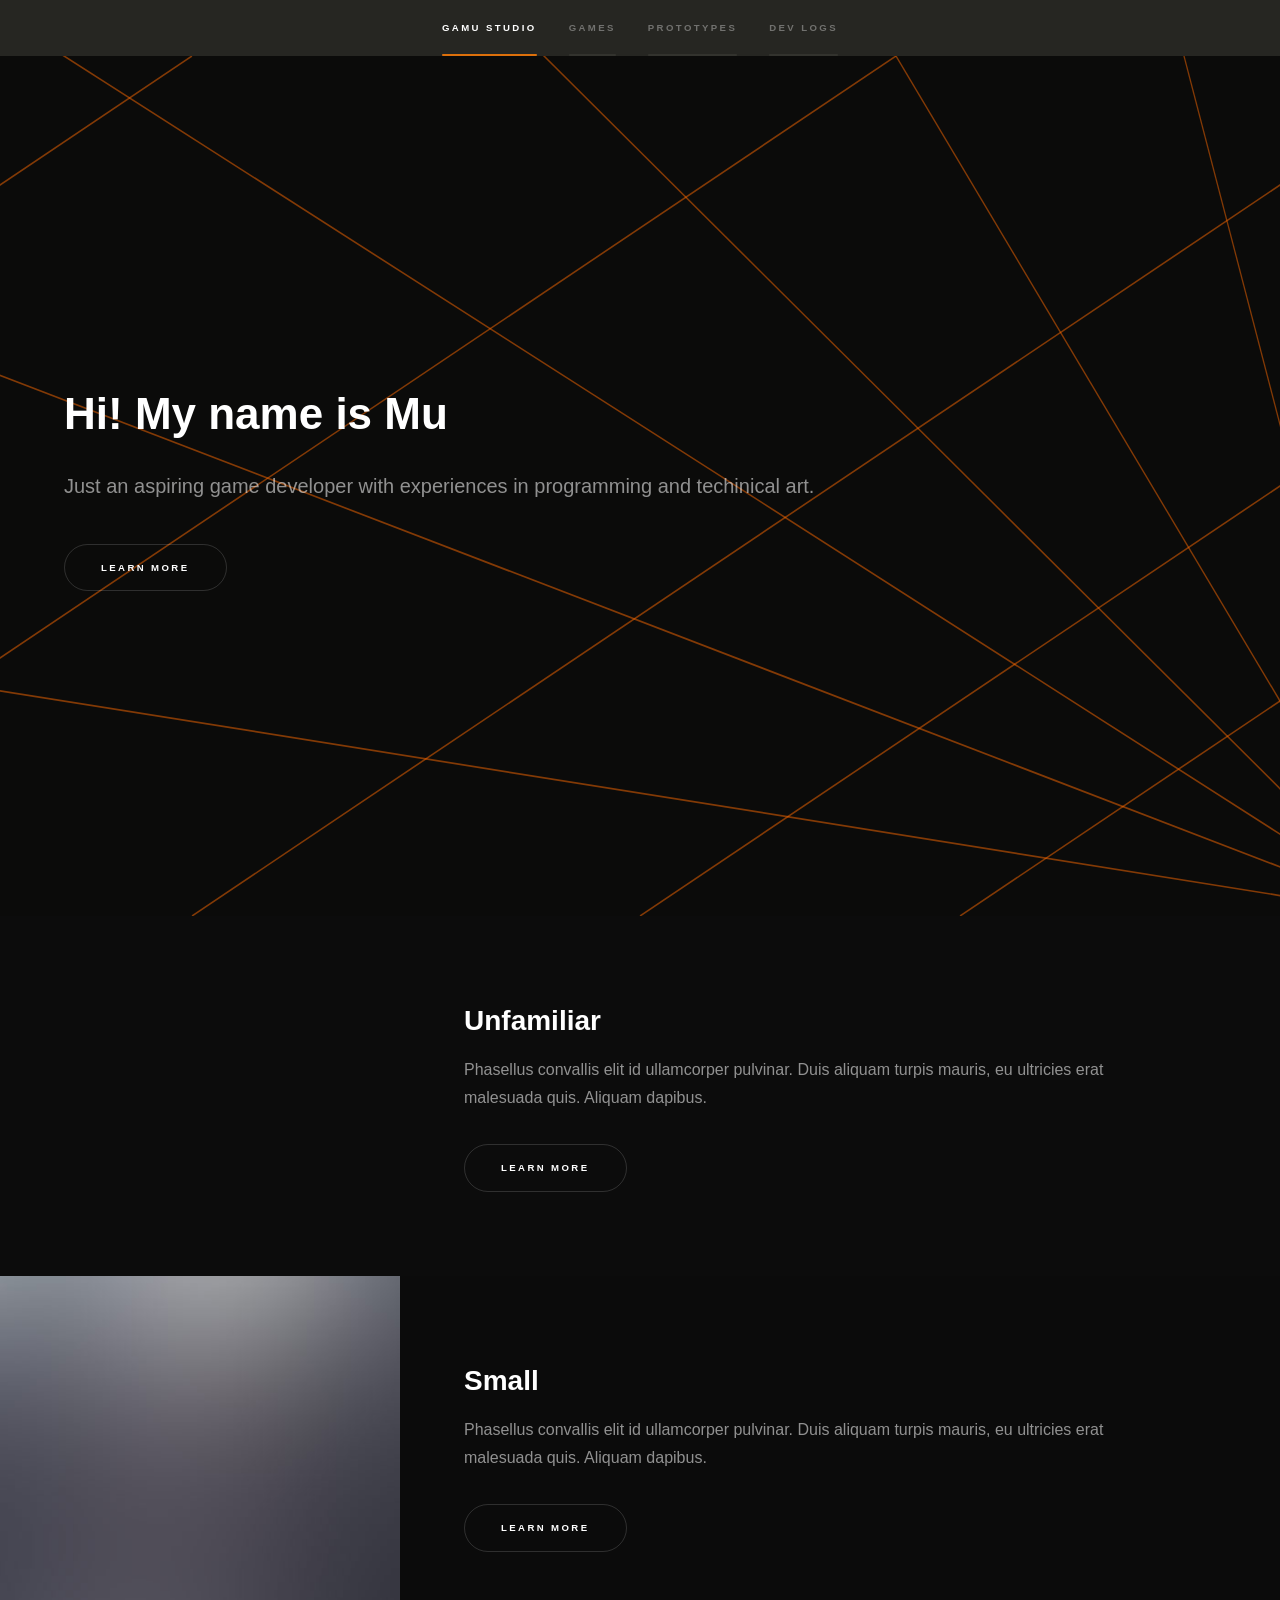
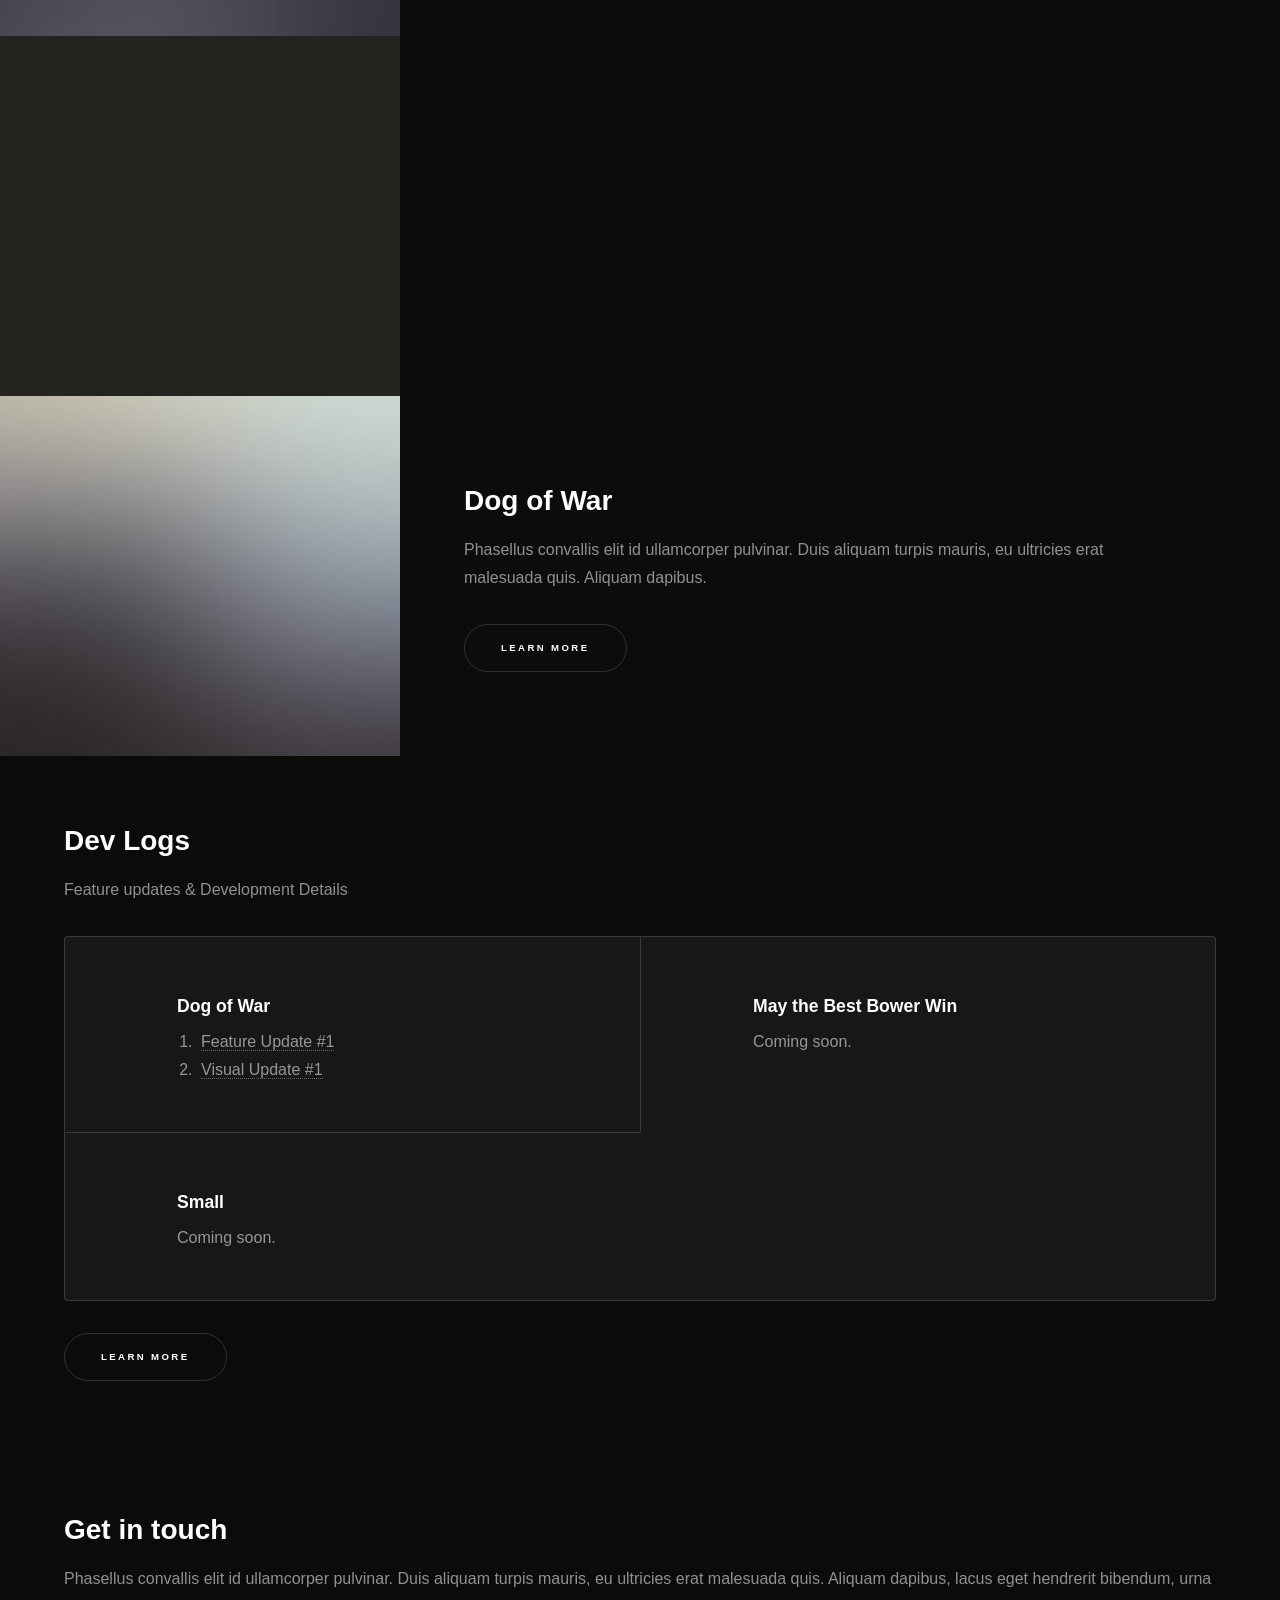
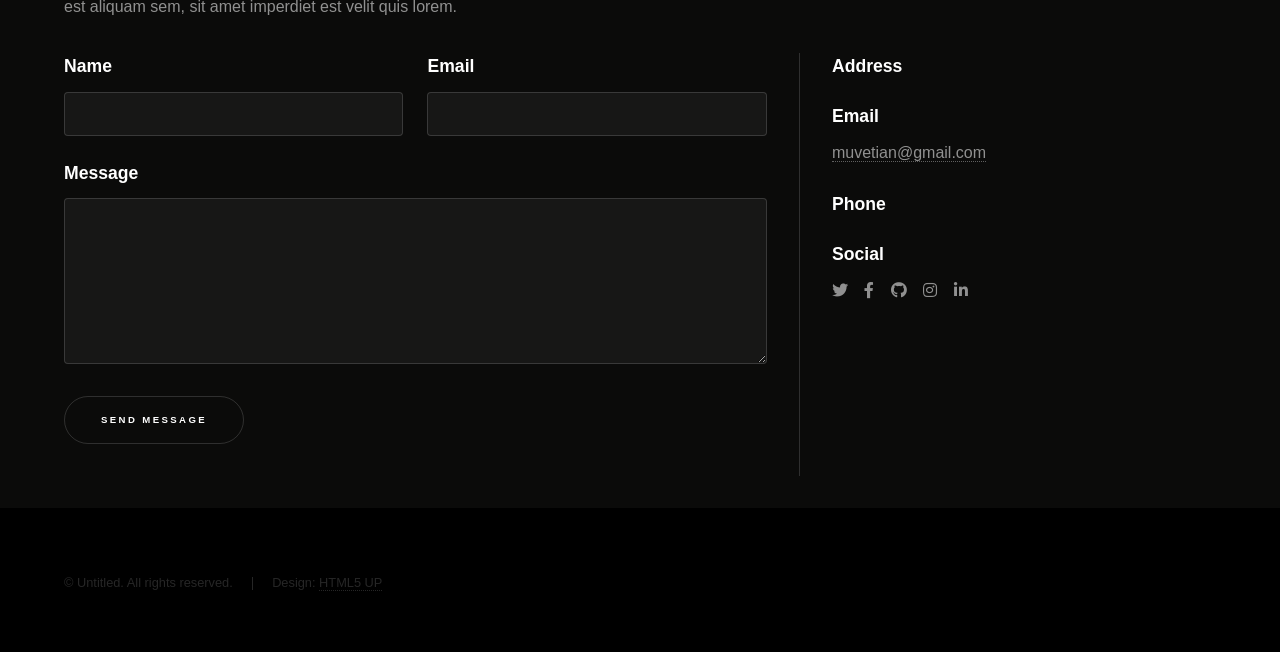
==== commit 4e248991: "[Page] Add visual update #1 and fix the links" ====
--- a/index.html
+++ b/index.html
@@ -97,38 +97,24 @@
 				<!-- Two -->
 					<section id="two" class="wrapper style3 fade-up">
 						<div class="inner">
-							<h2>What we do</h2>
-							<p>Phasellus convallis elit id ullamcorper pulvinar. Duis aliquam turpis mauris, eu ultricies erat malesuada quis. Aliquam dapibus, lacus eget hendrerit bibendum, urna est aliquam sem, sit amet imperdiet est velit quis lorem.</p>
+							<h2>Dev Logs</h2>
+							<p>Feature updates & Development Details</p>
 							<div class="features">
 								<section>
-									<span class="icon solid major fa-code"></span>
-									<h3>Lorem ipsum amet</h3>
-									<p>Phasellus convallis elit id ullam corper amet et pulvinar. Duis aliquam turpis mauris, sed ultricies erat dapibus.</p>
-								</section>
-								<section>
-									<span class="icon solid major fa-lock"></span>
-									<h3>Aliquam sed nullam</h3>
-									<p>Phasellus convallis elit id ullam corper amet et pulvinar. Duis aliquam turpis mauris, sed ultricies erat dapibus.</p>
-								</section>
-								<section>
-									<span class="icon solid major fa-cog"></span>
-									<h3>Sed erat ullam corper</h3>
-									<p>Phasellus convallis elit id ullam corper amet et pulvinar. Duis aliquam turpis mauris, sed ultricies erat dapibus.</p>
-								</section>
-								<section>
-									<span class="icon solid major fa-desktop"></span>
-									<h3>Veroeros quis lorem</h3>
-									<p>Phasellus convallis elit id ullam corper amet et pulvinar. Duis aliquam turpis mauris, sed ultricies erat dapibus.</p>
-								</section>
-								<section>
-									<span class="icon solid major fa-link"></span>
-									<h3>Urna quis bibendum</h3>
-									<p>Phasellus convallis elit id ullam corper amet et pulvinar. Duis aliquam turpis mauris, sed ultricies erat dapibus.</p>
-								</section>
-								<section>
-									<span class="icon major fa-gem"></span>
-									<h3>Aliquam urna dapibus</h3>
-									<p>Phasellus convallis elit id ullam corper amet et pulvinar. Duis aliquam turpis mauris, sed ultricies erat dapibus.</p>
+									<!-- <span class="icon solid major fa-code"></span> -->
+									<h3>Dog of War</h3>
+									<ol>
+										<li><a href="devlogs_energy.html">Feature Update #1</a></li>
+										<li><a href="dev_logs_visual_01.html">Visual Update #1</a></li>
+									</ol>
+								</section>
+								<section>
+									<h3>May the Best Bower Win</h3>
+									<p>Coming soon.</p>
+								</section>
+								<section>
+									<h3>Small</h3>
+									<p>Coming soon.</p>
 								</section>
 							</div>
 							<ul class="actions">
@@ -168,17 +154,14 @@
 									<ul class="contact">
 										<li>
 											<h3>Address</h3>
-											<span>12345 Somewhere Road #654<br />
-											Nashville, TN 00000-0000<br />
-											USA</span>
+
 										</li>
 										<li>
 											<h3>Email</h3>
-											<a href="#">user@untitled.tld</a>
+											<a href="#">muvetian@gmail.com</a>
 										</li>
 										<li>
 											<h3>Phone</h3>
-											<span>(000) 000-0000</span>
 										</li>
 										<li>
 											<h3>Social</h3>
@@ -195,7 +178,6 @@
 							</div>
 						</div>
 					</section>
-
 			</div>
 
 		<!-- Footer -->
--- a/assets/css/main.css
+++ b/assets/css/main.css
@@ -3096,6 +3096,17 @@
   transform: translateY(2em);
   opacity: 0;
 }
+
+.video-preview {
+	display: flex;
+	justify-content: center;
+}
+
+.video-preview video {
+	width: 80%;
+	max-width: 800px;
+	height: auto;
+}
 @media screen and (max-width: 1280px) {
   #sidebar {
     height: 3.5em;
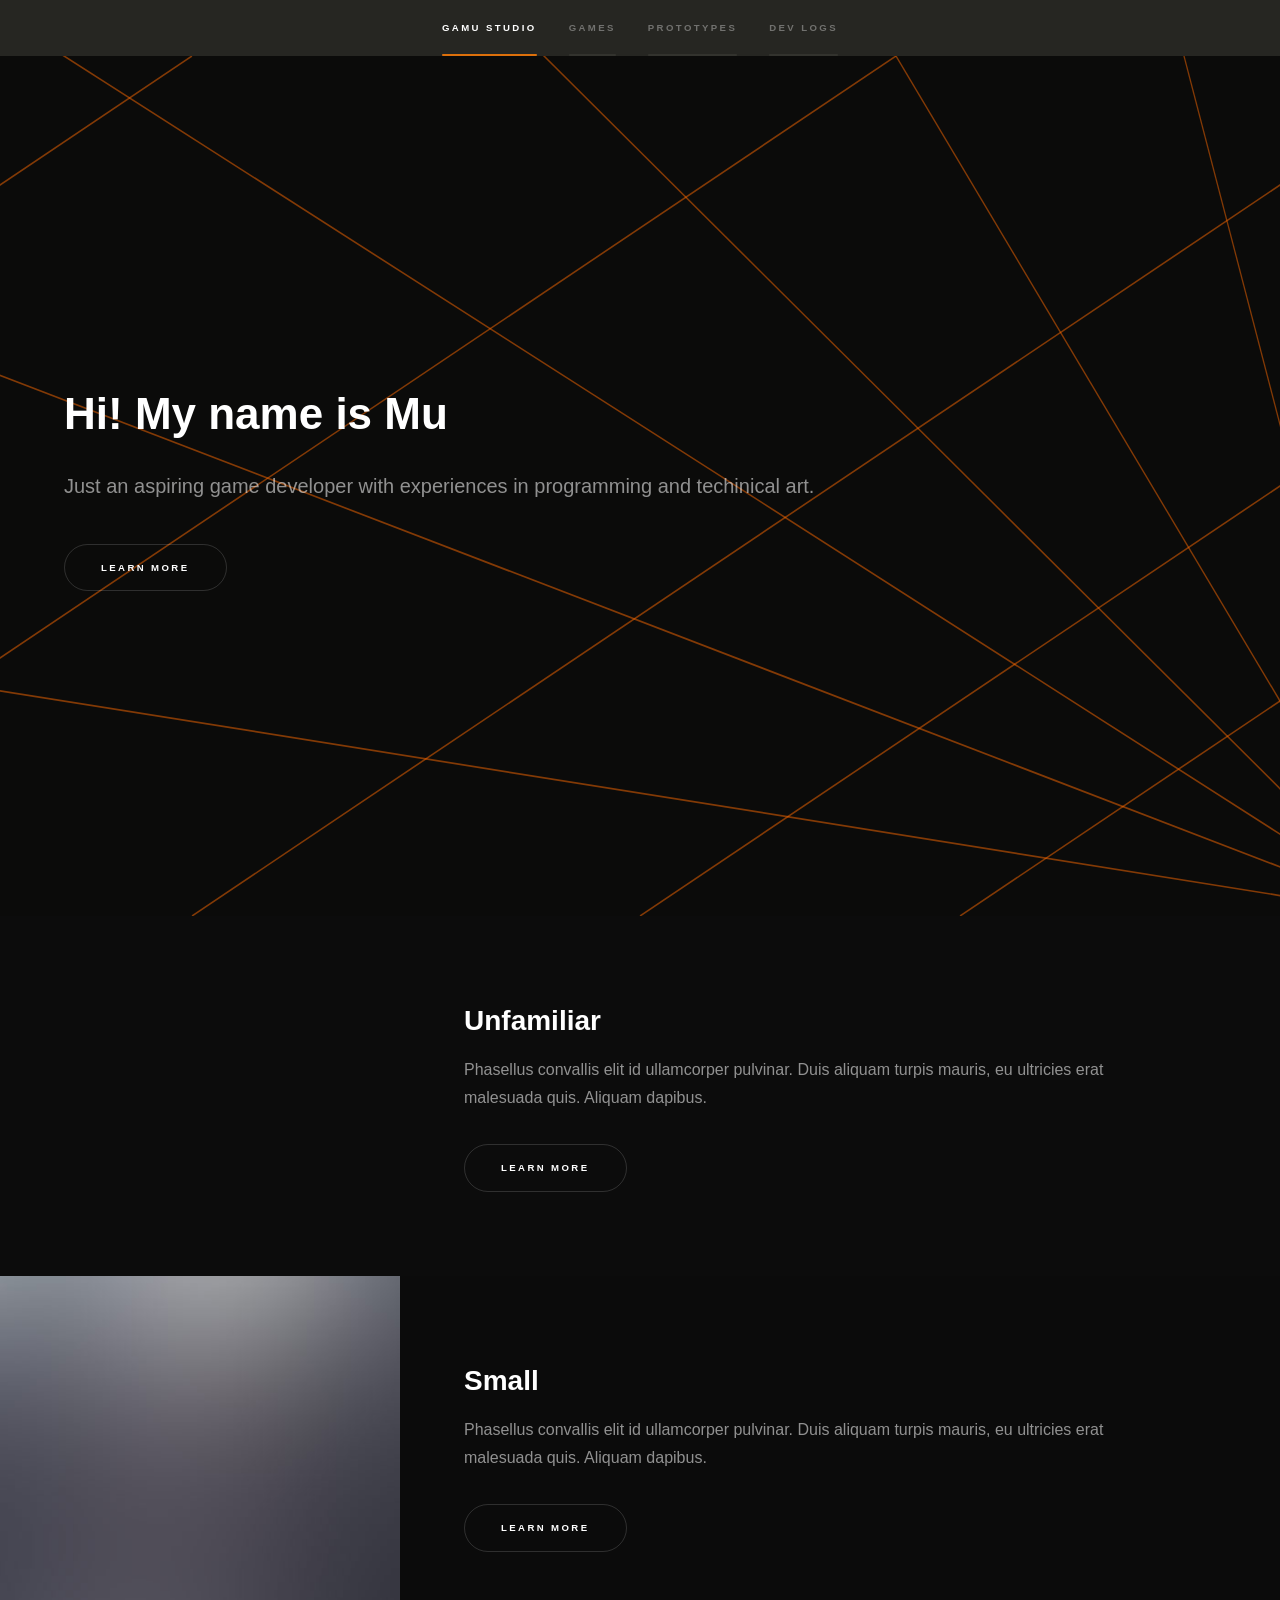
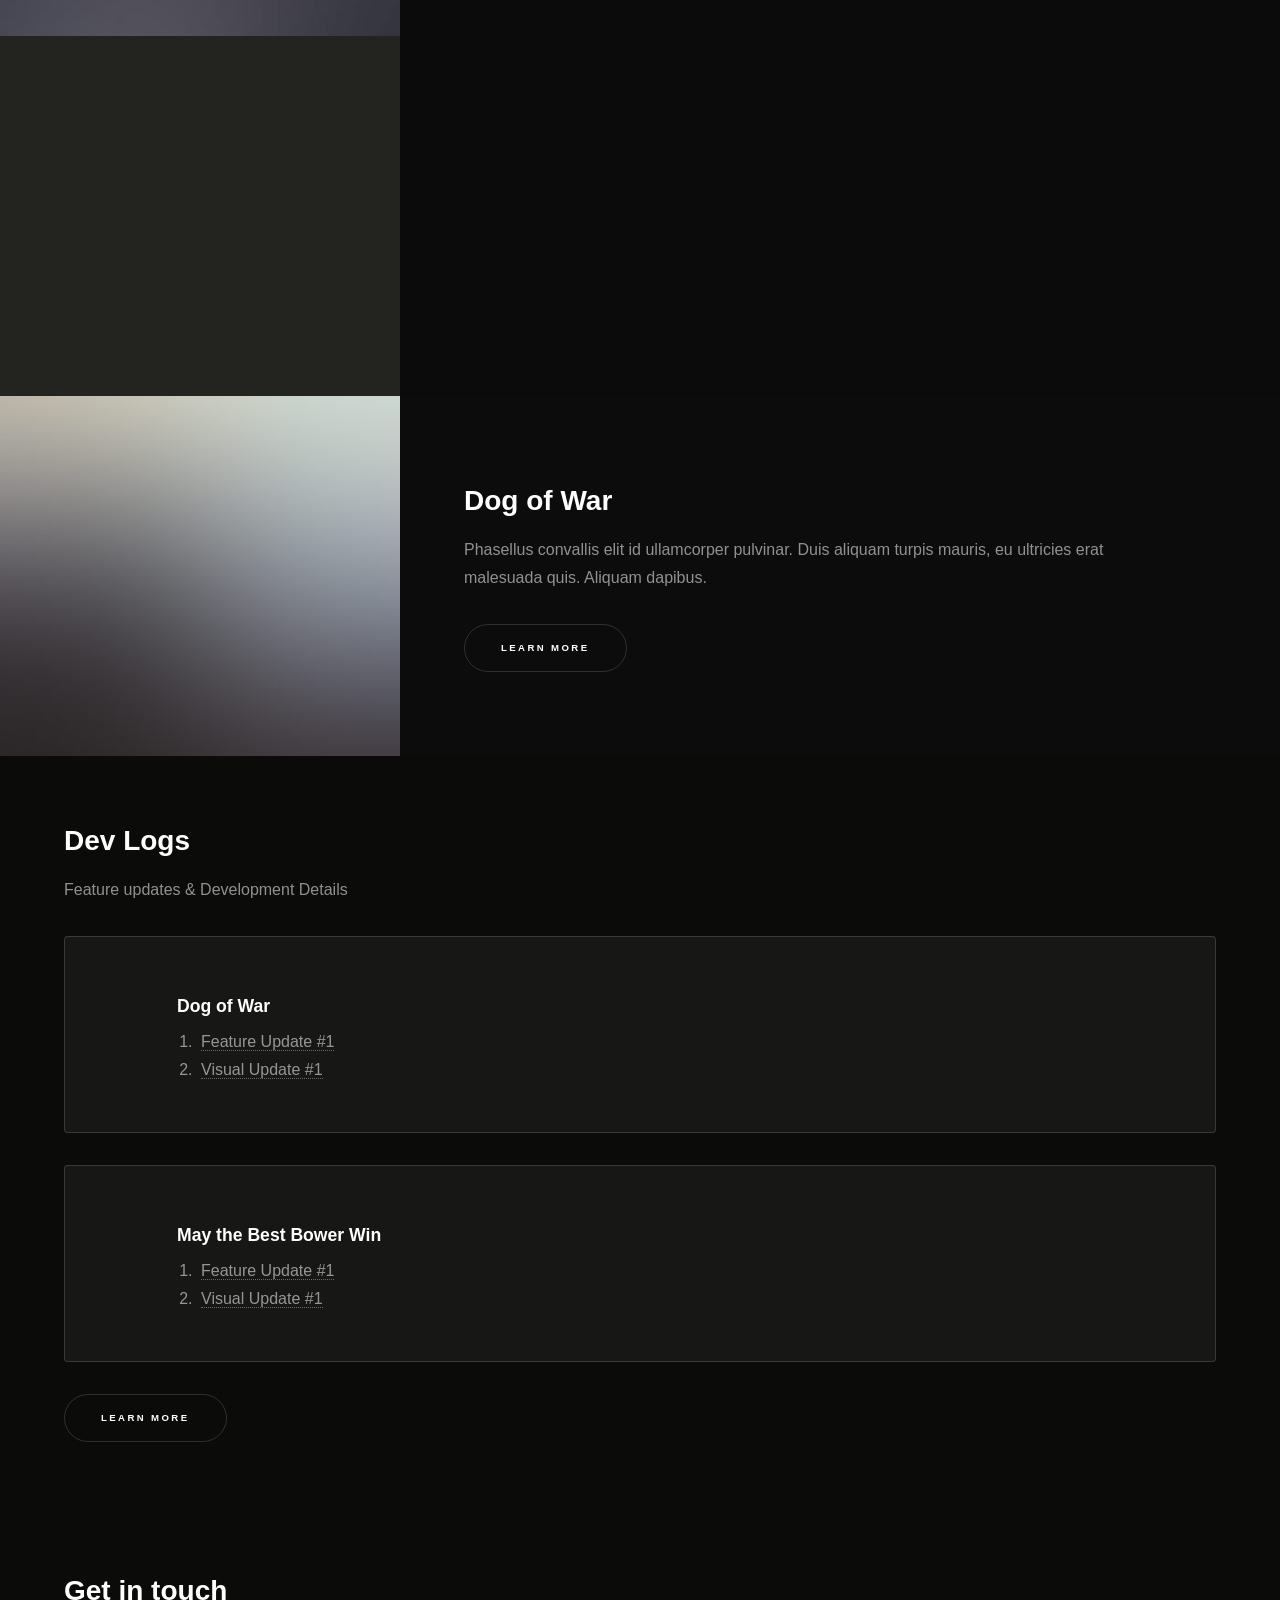
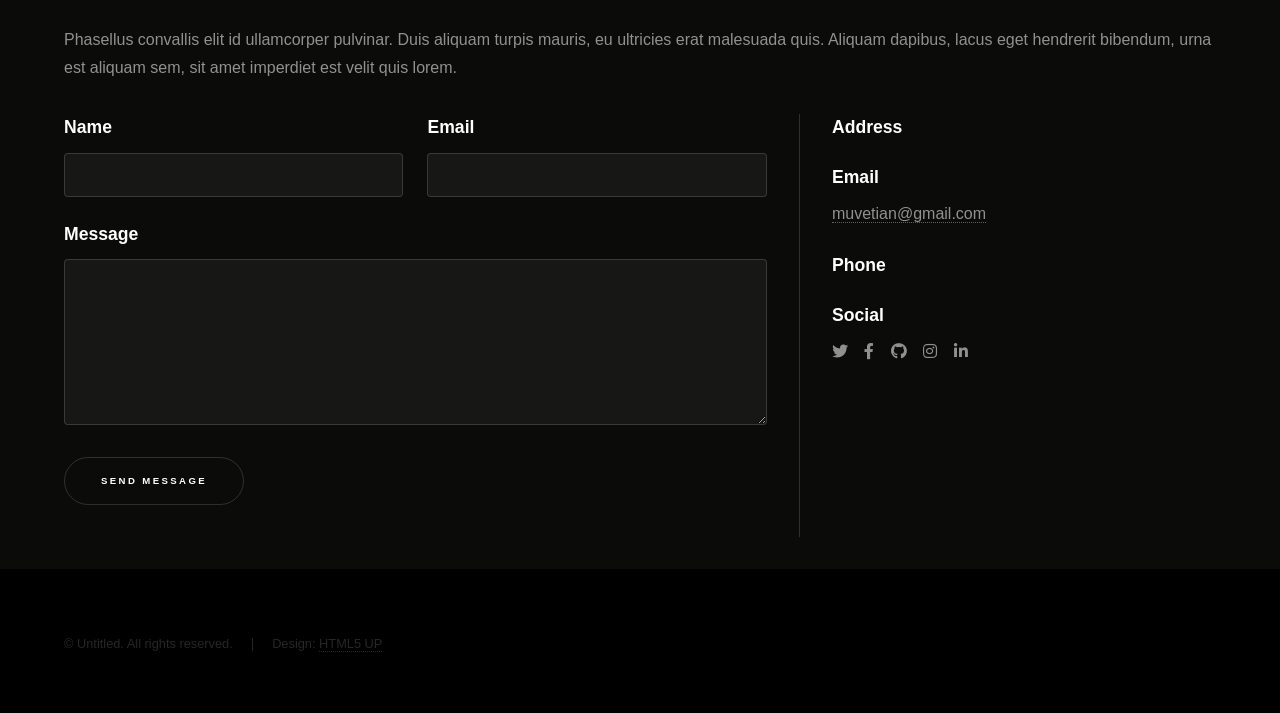
==== commit 5c3e14b6: "[Fix] Fix the dev log section in index.html" ====
--- a/index.html
+++ b/index.html
@@ -108,15 +108,18 @@
 										<li><a href="dev_logs_visual_01.html">Visual Update #1</a></li>
 									</ol>
 								</section>
-								<section>
+							</div>
+							<div class="features">
+								<section>
+									<!-- <span class="icon solid major fa-code"></span> -->
 									<h3>May the Best Bower Win</h3>
-									<p>Coming soon.</p>
-								</section>
-								<section>
-									<h3>Small</h3>
-									<p>Coming soon.</p>
-								</section>
-							</div>
+									<ol>
+										<li><a href="devlogs_energy.html">Feature Update #1</a></li>
+										<li><a href="dev_logs_visual_01.html">Visual Update #1</a></li>
+									</ol>
+								</section>
+							</div>
+
 							<ul class="actions">
 								<li><a href="generic.html" class="button">Learn more</a></li>
 							</ul>
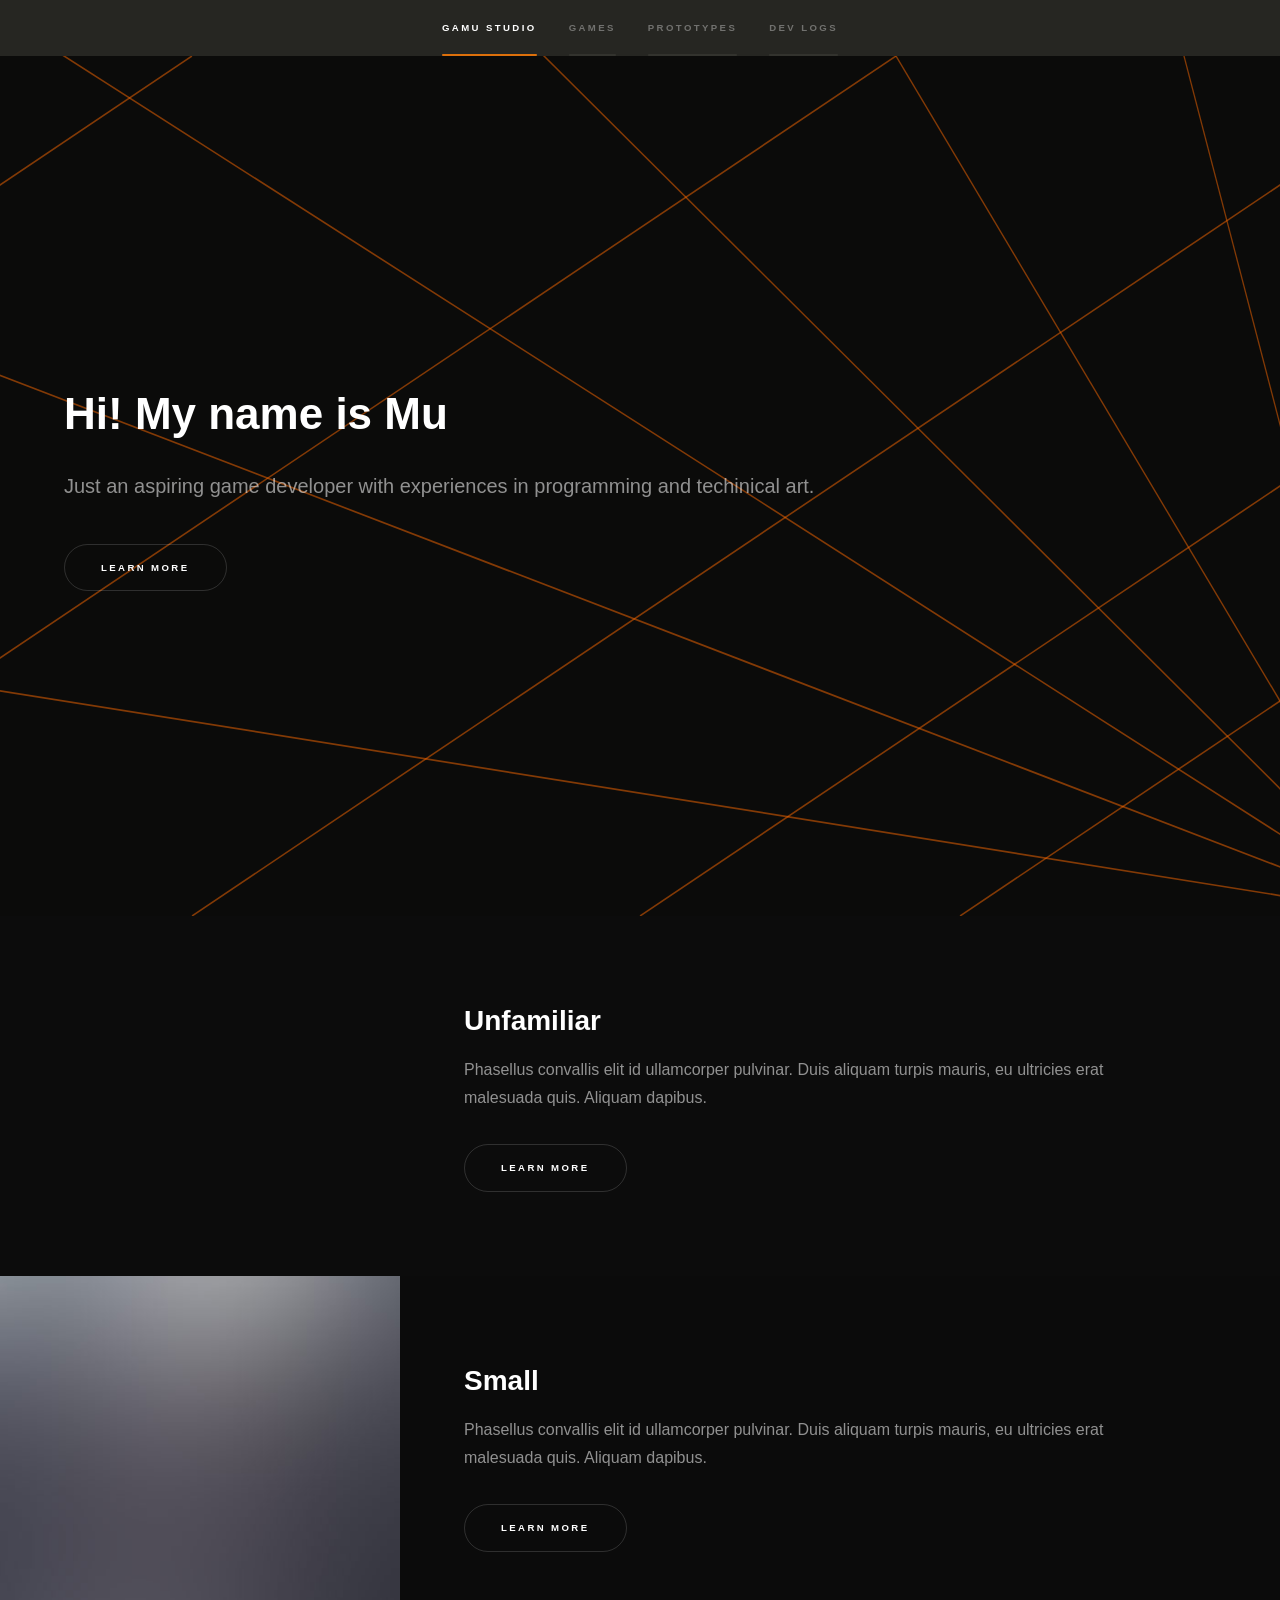
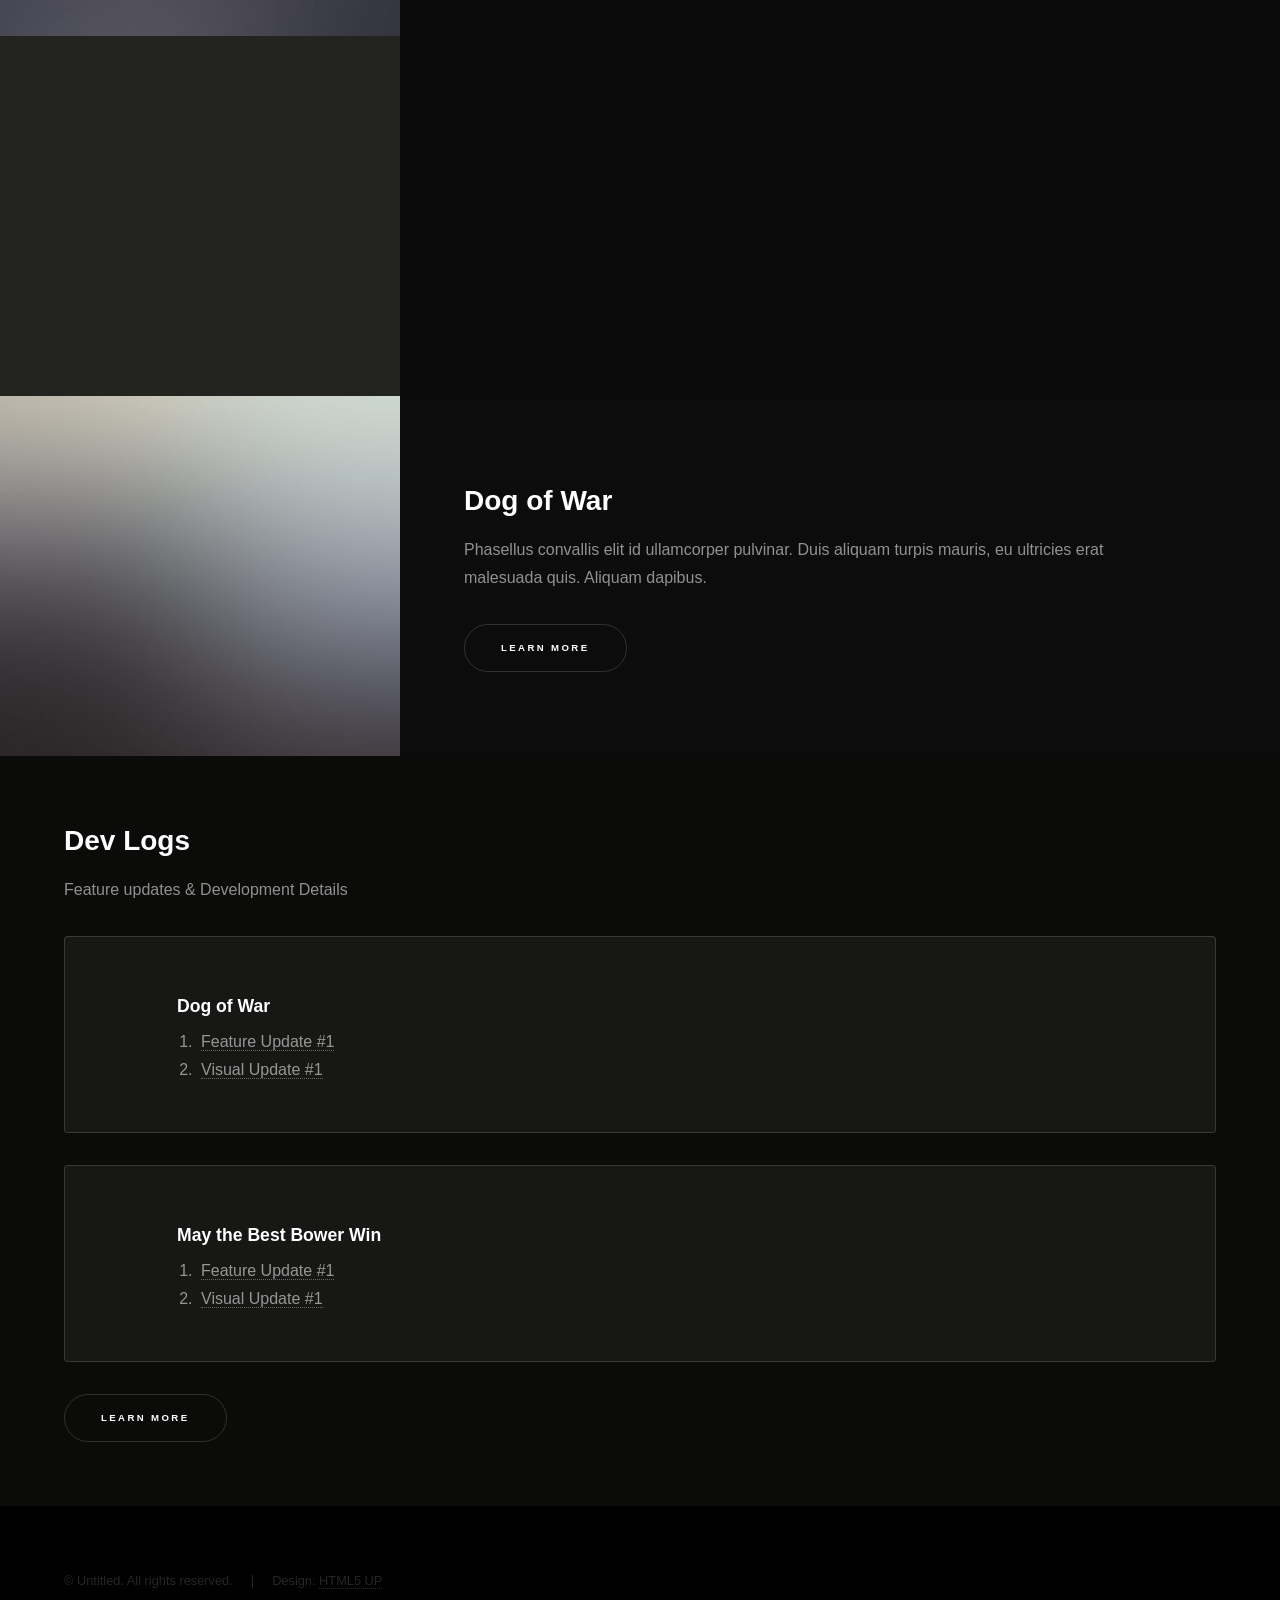
==== commit 72ddef3d: "Update index.html" ====
--- a/index.html
+++ b/index.html
@@ -95,7 +95,10 @@
 					</section>
 
 				<!-- Two -->
-					<section id="two" class="wrapper style3 fade-up">
+
+
+				<!-- Three -->
+				 	<section id="three" class="wrapper style3 fade-up">
 						<div class="inner">
 							<h2>Dev Logs</h2>
 							<p>Feature updates & Development Details</p>
@@ -125,62 +128,7 @@
 							</ul>
 						</div>
 					</section>
-
-				<!-- Three -->
-					<section id="three" class="wrapper style1 fade-up">
-						<div class="inner">
-							<h2>Get in touch</h2>
-							<p>Phasellus convallis elit id ullamcorper pulvinar. Duis aliquam turpis mauris, eu ultricies erat malesuada quis. Aliquam dapibus, lacus eget hendrerit bibendum, urna est aliquam sem, sit amet imperdiet est velit quis lorem.</p>
-							<div class="split style1">
-								<section>
-									<form method="post" action="#">
-										<div class="fields">
-											<div class="field half">
-												<label for="name">Name</label>
-												<input type="text" name="name" id="name" />
-											</div>
-											<div class="field half">
-												<label for="email">Email</label>
-												<input type="text" name="email" id="email" />
-											</div>
-											<div class="field">
-												<label for="message">Message</label>
-												<textarea name="message" id="message" rows="5"></textarea>
-											</div>
-										</div>
-										<ul class="actions">
-											<li><a href="" class="button submit">Send Message</a></li>
-										</ul>
-									</form>
-								</section>
-								<section>
-									<ul class="contact">
-										<li>
-											<h3>Address</h3>
-
-										</li>
-										<li>
-											<h3>Email</h3>
-											<a href="#">muvetian@gmail.com</a>
-										</li>
-										<li>
-											<h3>Phone</h3>
-										</li>
-										<li>
-											<h3>Social</h3>
-											<ul class="icons">
-												<li><a href="#" class="icon brands fa-twitter"><span class="label">Twitter</span></a></li>
-												<li><a href="#" class="icon brands fa-facebook-f"><span class="label">Facebook</span></a></li>
-												<li><a href="#" class="icon brands fa-github"><span class="label">GitHub</span></a></li>
-												<li><a href="#" class="icon brands fa-instagram"><span class="label">Instagram</span></a></li>
-												<li><a href="#" class="icon brands fa-linkedin-in"><span class="label">LinkedIn</span></a></li>
-											</ul>
-										</li>
-									</ul>
-								</section>
-							</div>
-						</div>
-					</section>
+					
 			</div>
 
 		<!-- Footer -->
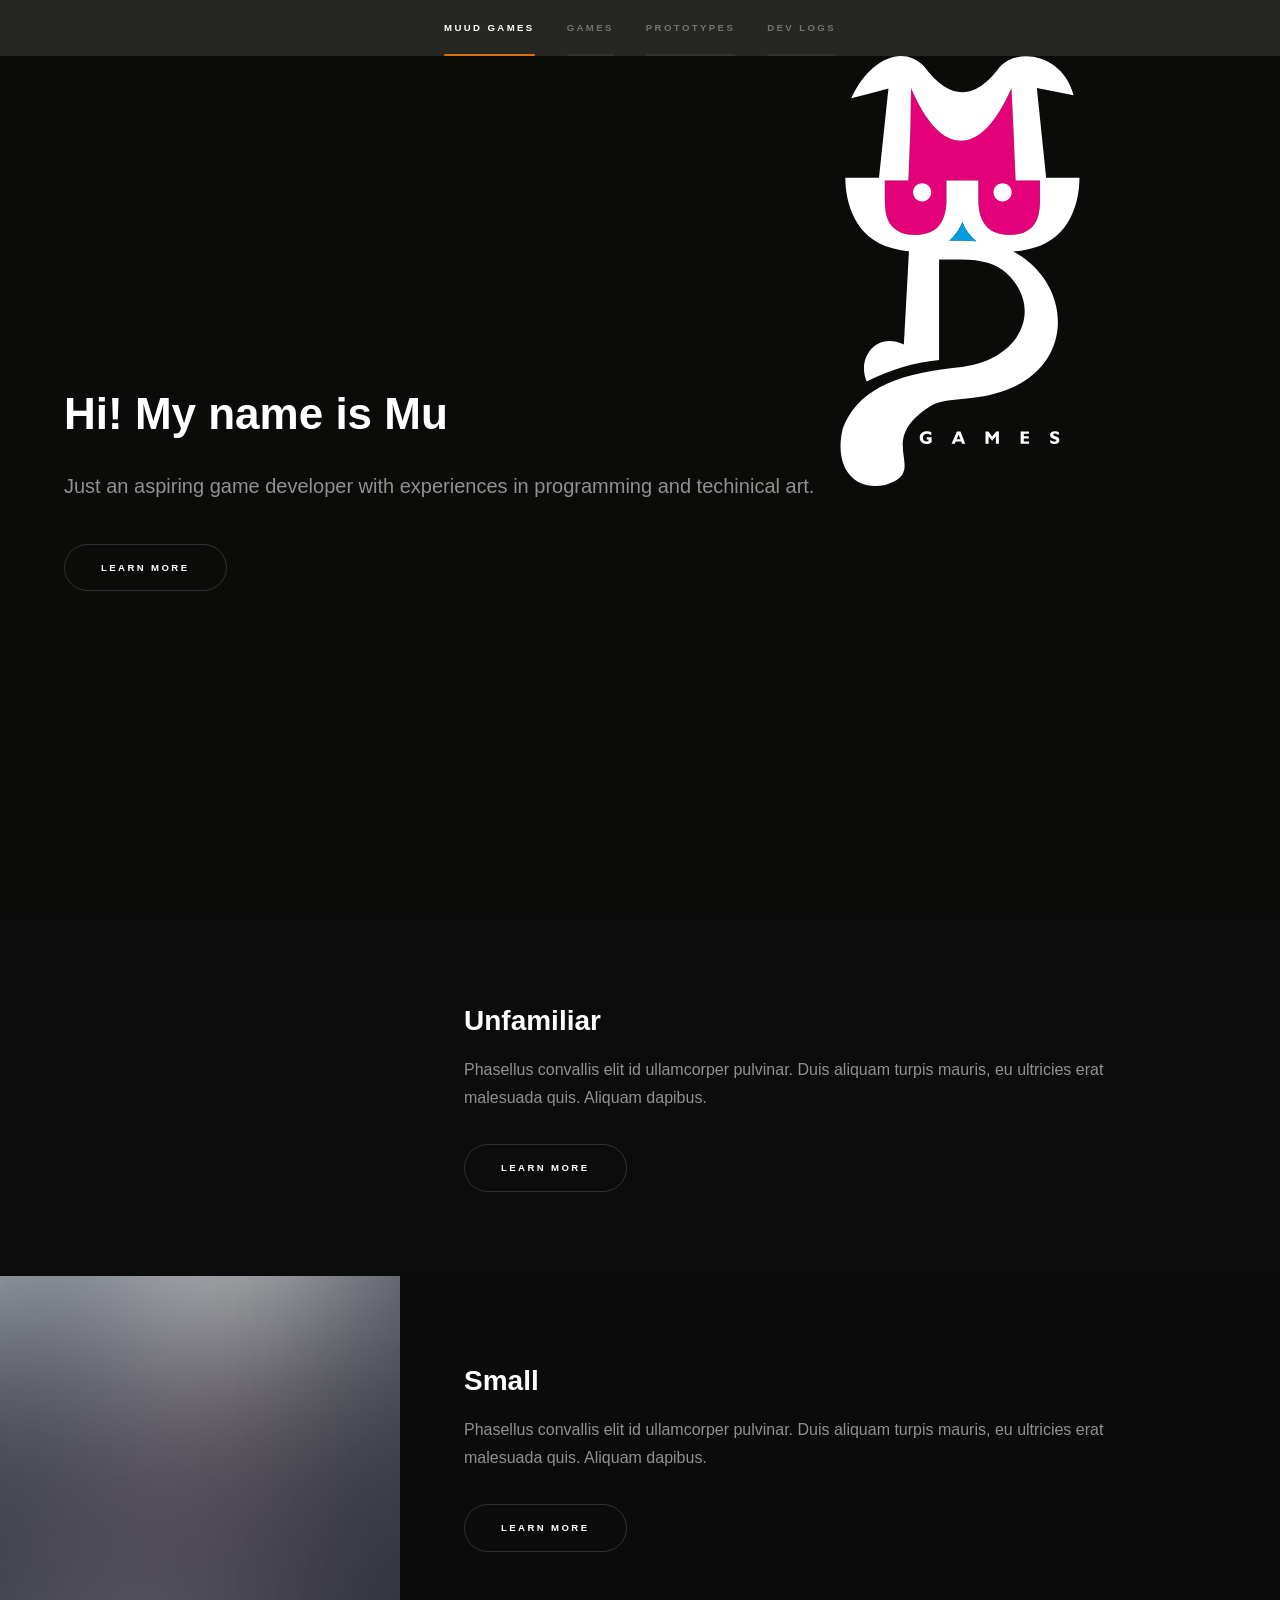
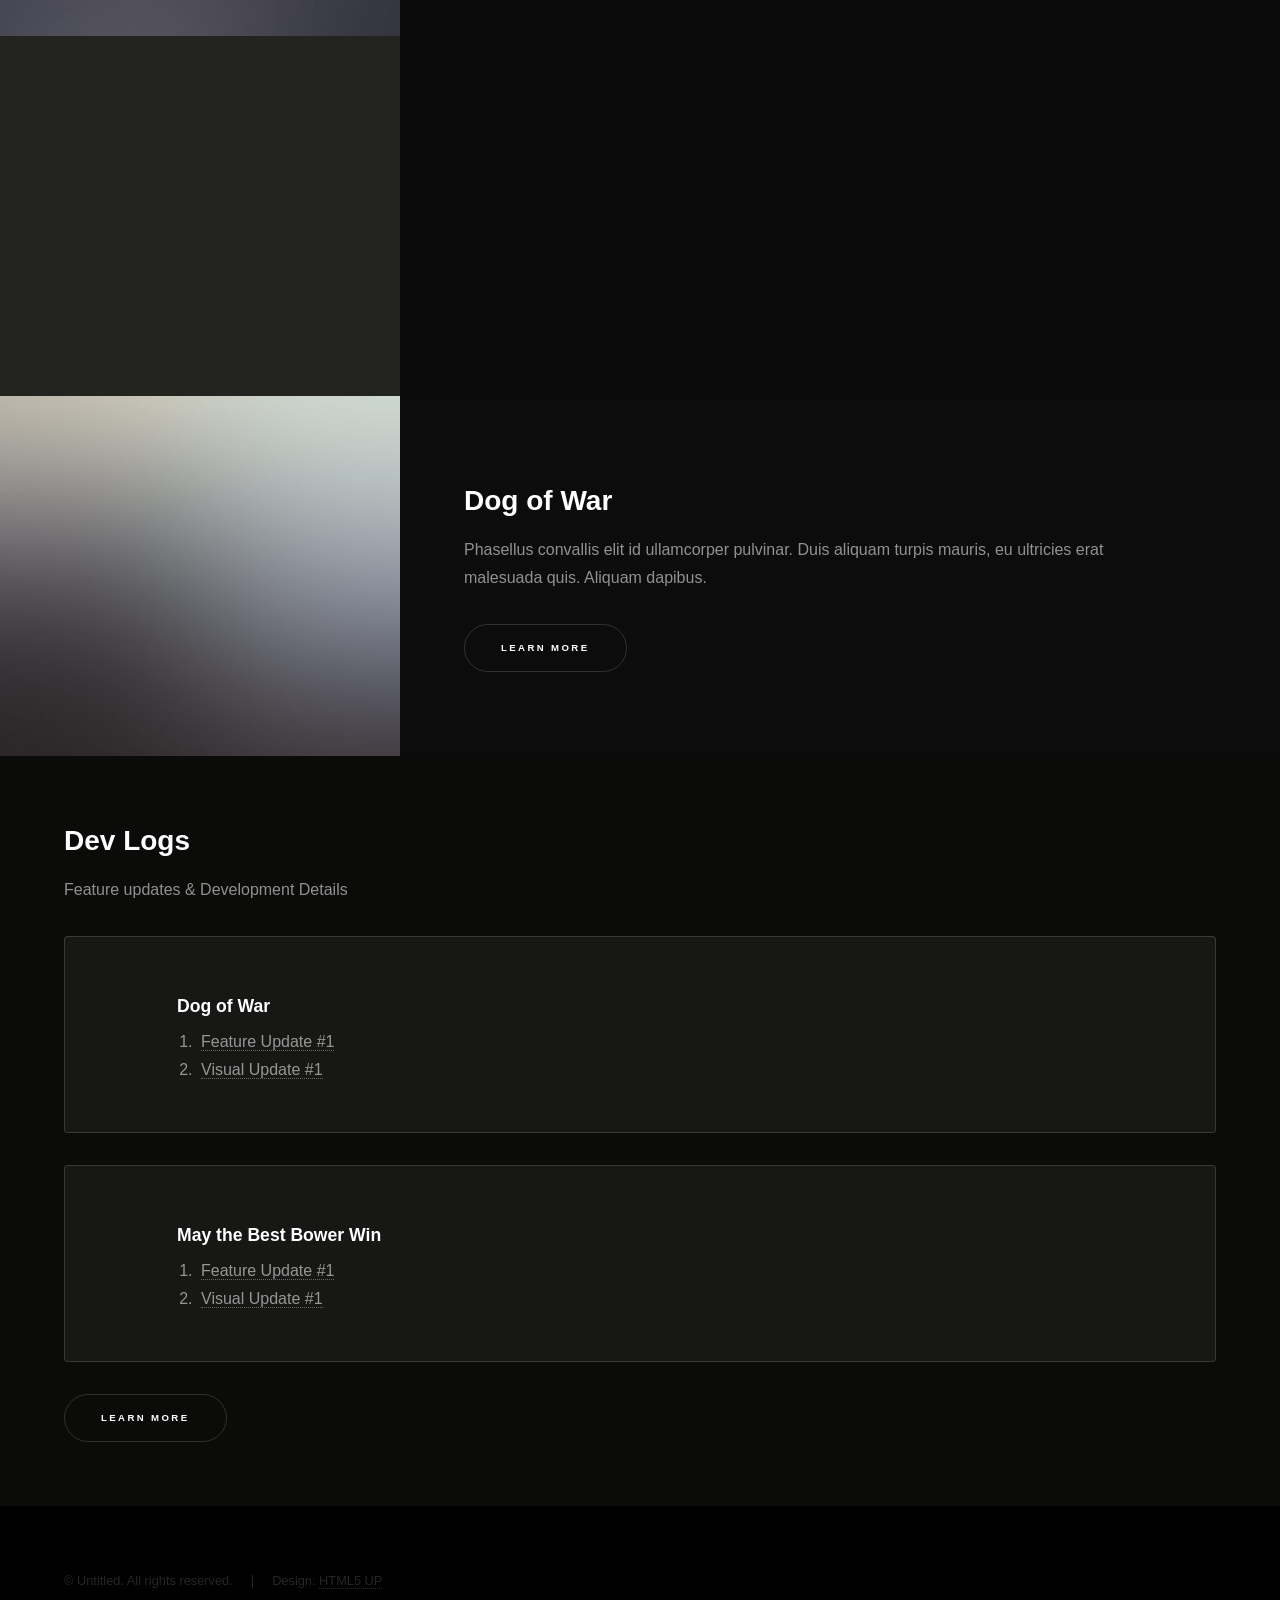
==== commit 419276ce: "Add logo" ====
--- a/index.html
+++ b/index.html
@@ -6,7 +6,7 @@
 -->
 <html>
 	<head>
-		<title>Gamu Space</title>
+		<title>Muud Games</title>
 		<meta charset="utf-8" />
 		<meta name="viewport" content="width=device-width, initial-scale=1, user-scalable=no" />
 		<link rel="stylesheet" href="assets/css/main.css" />
@@ -19,7 +19,7 @@
 				<div class="inner">
 					<nav>
 						<ul>
-							<li><a href="#intro">Gamu Studio</a></li>
+							<li><a href="#intro">Muud Games</a></li>
 							<li><a href="#one">Games</a></li>
 							<li><a href="#two">Prototypes</a></li>
 							<li><a href="#three">Dev Logs</a></li>
--- a/assets/css/main.css
+++ b/assets/css/main.css
@@ -3096,17 +3096,6 @@
   transform: translateY(2em);
   opacity: 0;
 }
-
-.video-preview {
-	display: flex;
-	justify-content: center;
-}
-
-.video-preview video {
-	width: 80%;
-	max-width: 800px;
-	height: auto;
-}
 @media screen and (max-width: 1280px) {
   #sidebar {
     height: 3.5em;
@@ -3169,10 +3158,10 @@
 /* Intro */
 #intro {
   background-attachment: fixed;
-  background-image: url("images/intro.svg");
+  background-image: url("images/logo.svg");
   background-position: top right;
   background-repeat: no-repeat;
-  background-size: 100% 100%;
+  background-size: 50% 50%;
 }
 #intro p {
   font-size: 1.25em;
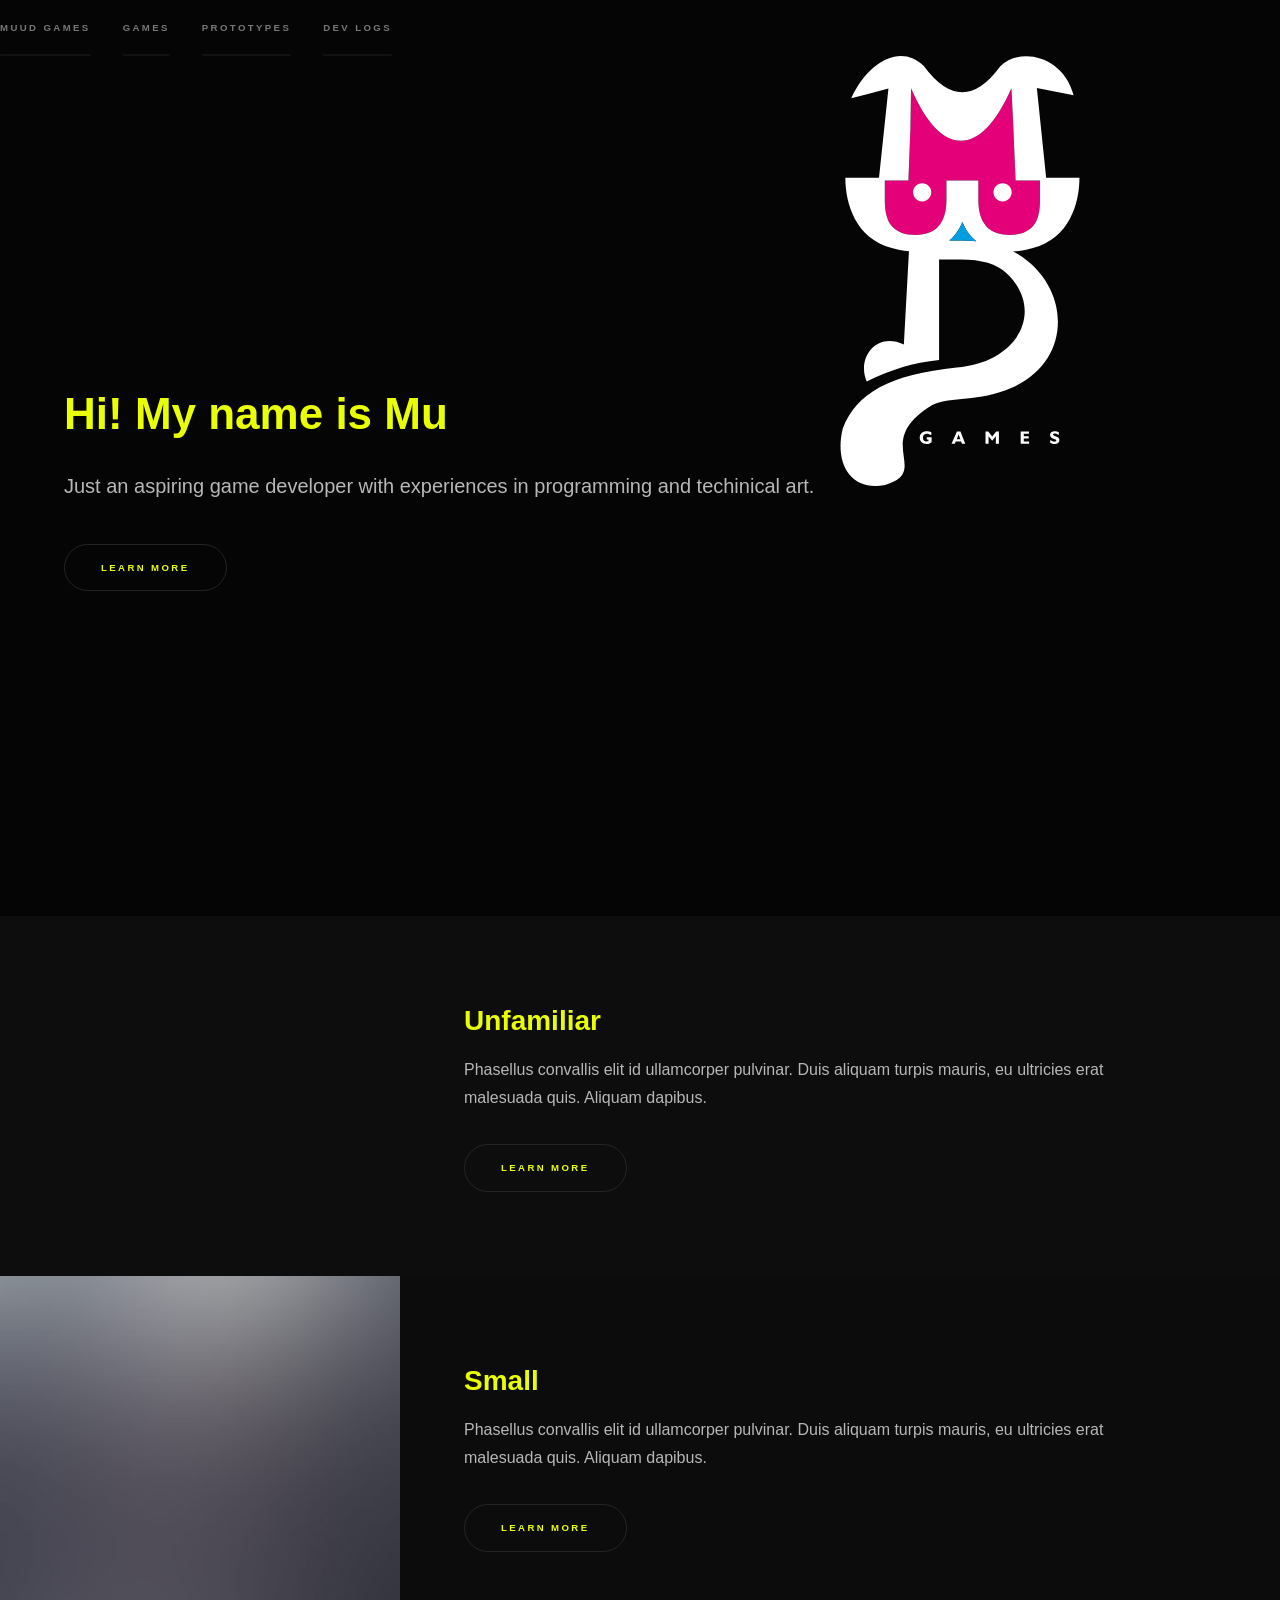
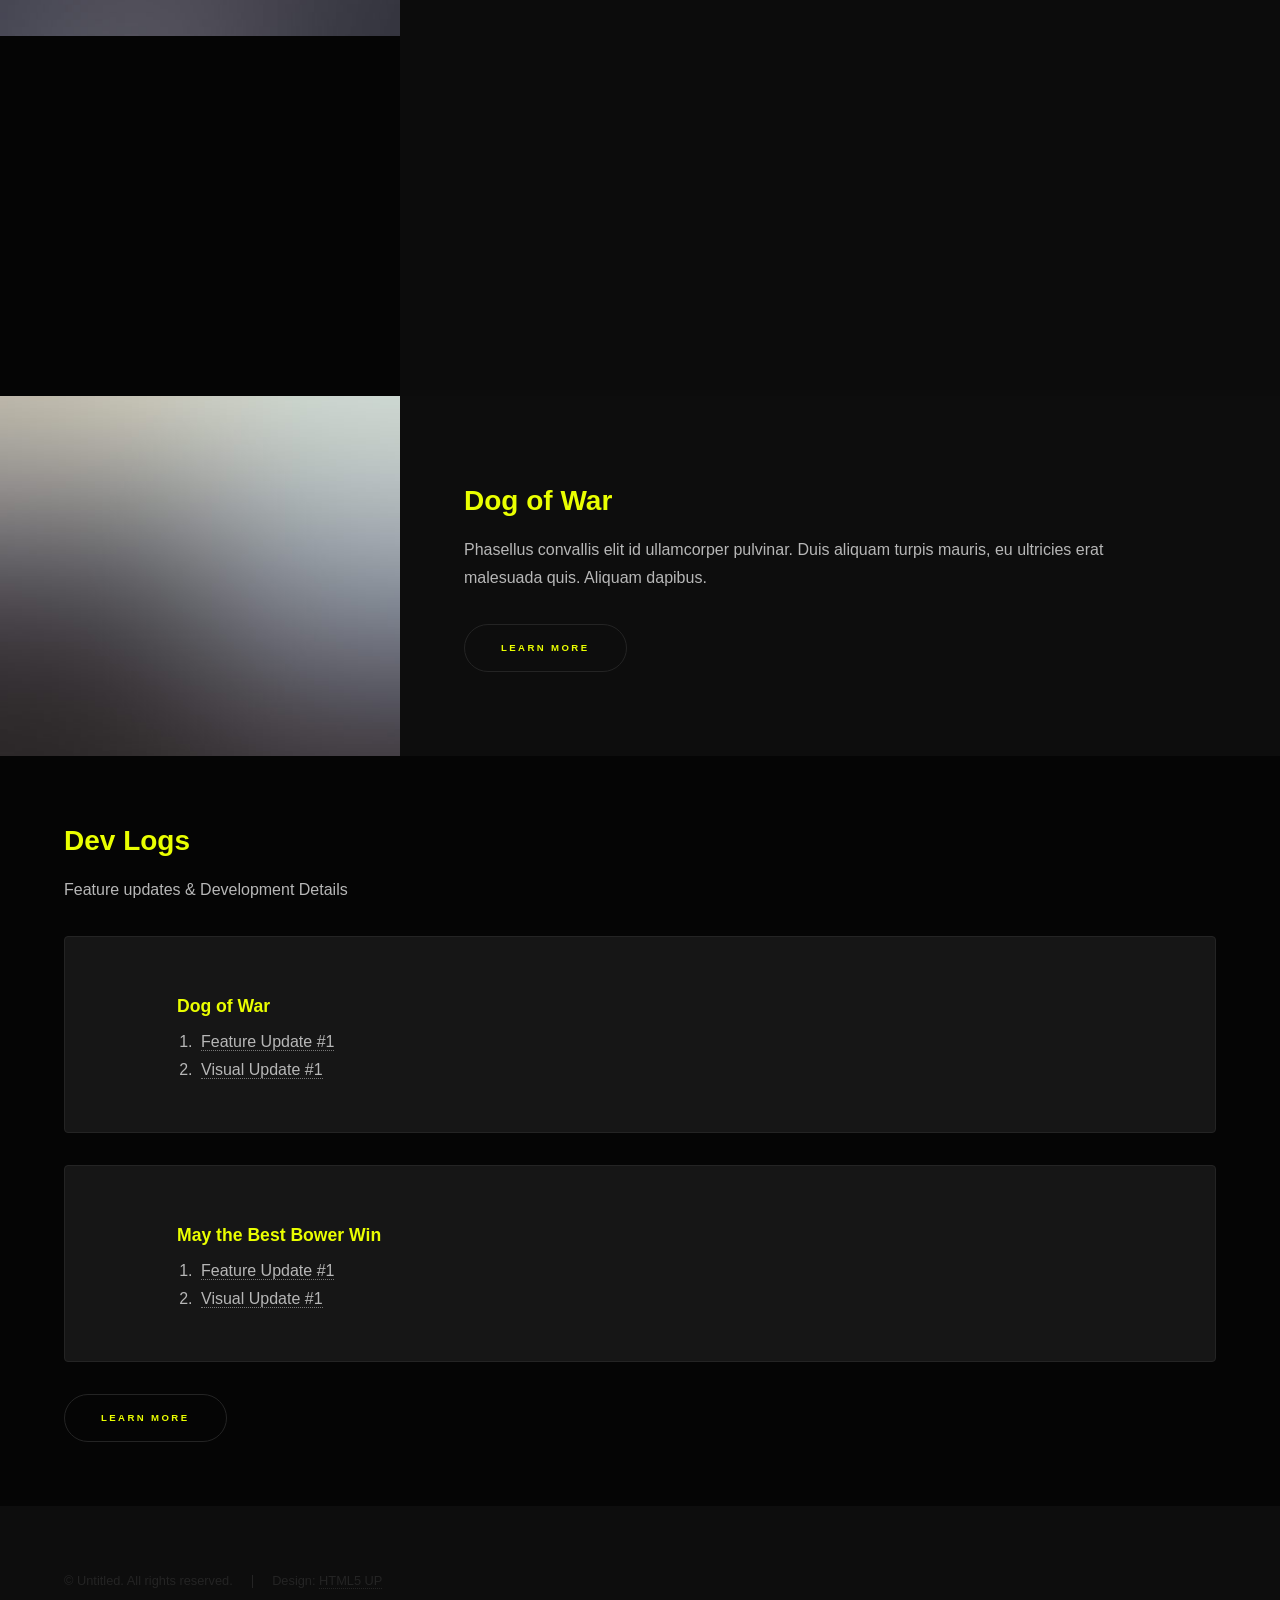
==== commit 4f282410: "add sidebar logo" ====
--- a/index.html
+++ b/index.html
@@ -14,10 +14,11 @@
 	</head>
 	<body class="is-preload">
 
-		<!-- Sidebar -->
-			<section id="sidebar">
-				<div class="inner">
-					<nav>
+		<!-- Sidebar -->
+			<section id="sidebar">
+				<div class="inner">
+					<a class="sidebar-logo" href="#intro"><img src="assets/css/images/logo_neon.svg" alt="Muud Games" /></a>
+					<nav>
 						<ul>
 							<li><a href="#intro">Muud Games</a></li>
 							<li><a href="#one">Games</a></li>
@@ -150,4 +151,4 @@
 			<script src="assets/js/main.js"></script>
 
 	</body>
-</html>+</html>
--- a/assets/css/main.css
+++ b/assets/css/main.css
@@ -92,7 +92,7 @@
 }
 
 body {
-  background: rgb(14.7899159664%, 14.7899159664%, 13.4453781513%);
+  background: #050505;
 }
 body.is-preload *, body.is-preload *:before, body.is-preload *:after {
   -moz-animation: none !important;
@@ -107,7 +107,7 @@
 
 /* Type */
 body, input, select, textarea {
-  color: rgba(255, 255, 255, 0.55);
+  color: #b7b7b7;
   font-family: Arial, Helvetica, sans-serif;
   font-size: 16.5pt;
   font-weight: normal;
@@ -134,17 +134,17 @@
   -webkit-transition: color 0.2s ease, border-bottom-color 0.2s ease;
   -ms-transition: color 0.2s ease, border-bottom-color 0.2s ease;
   transition: color 0.2s ease, border-bottom-color 0.2s ease;
-  border-bottom: dotted 1px rgba(255, 255, 255, 0.35);
+  border-bottom: dotted 1px #777777;
   color: inherit;
   text-decoration: none;
 }
 a:hover {
   border-bottom-color: transparent;
-  color: #ffffff;
+  color: #eaff00;
 }
 
 strong, b {
-  color: #ffffff;
+  color: #eaff00;
   font-weight: bold;
 }
 
@@ -157,7 +157,7 @@
 }
 
 h1, h2, h3, h4, h5, h6 {
-  color: #ffffff;
+  color: #eaff00;
   font-weight: bold;
   line-height: 1.5;
   margin: 0 0 0.5em 0;
@@ -176,10 +176,10 @@
   padding-bottom: 0.35em;
 }
 h1.major:after {
-  background-image: -moz-linear-gradient(to right, #0b0b0a, #DD700B);
-  background-image: -webkit-linear-gradient(to right, #0b0b0a, #DD700B);
-  background-image: -ms-linear-gradient(to right, #0b0b0a, #DD700B);
-  background-image: linear-gradient(to right, #0b0b0a, #DD700B);
+  background-image: -moz-linear-gradient(to right, #050505, #eaff00);
+  background-image: -webkit-linear-gradient(to right, #050505, #eaff00);
+  background-image: -ms-linear-gradient(to right, #050505, #eaff00);
+  background-image: linear-gradient(to right, #050505, #eaff00);
   -moz-transition: max-width 0.2s ease;
   -webkit-transition: max-width 0.2s ease;
   -ms-transition: max-width 0.2s ease;
@@ -246,16 +246,16 @@
 }
 
 blockquote {
-  border-left: solid 4px rgba(255, 255, 255, 0.15);
+  border-left: solid 4px #242424;
   font-style: italic;
   margin: 0 0 2em 0;
   padding: 0.5em 0 0.5em 2em;
 }
 
 code {
-  background: rgba(255, 255, 255, 0.05);
+  background: #161616;
   border-radius: 0.25em;
-  border: solid 1px rgba(255, 255, 255, 0.15);
+  border: solid 1px #242424;
   font-family: "Courier New", monospace;
   font-size: 0.9em;
   margin: 0 0.25em;
@@ -277,7 +277,7 @@
 
 hr {
   border: 0;
-  border-bottom: solid 1px rgba(255, 255, 255, 0.15);
+  border-bottom: solid 1px #242424;
   margin: 2em 0;
 }
 hr.major {
@@ -1409,7 +1409,7 @@
 /* Box */
 .box {
   border-radius: 0.25em;
-  border: solid 1px rgba(255, 255, 255, 0.15);
+  border: solid 1px #242424;
   margin-bottom: 2em;
   padding: 1.5em;
 }
@@ -1440,9 +1440,9 @@
   transition: border-color 0.2s ease;
   background-color: transparent;
   border: solid 1px !important;
-  border-color: rgba(255, 255, 255, 0.15) !important;
+  border-color: #242424 !important;
   border-radius: 3em;
-  color: #ffffff !important;
+  color: #eaff00 !important;
   cursor: pointer;
   display: inline-block;
   font-size: 0.6em;
@@ -1472,7 +1472,7 @@
   -webkit-transition: opacity 0.2s ease, -webkit-transform 0.2s ease;
   -ms-transition: opacity 0.2s ease, -ms-transform 0.2s ease;
   transition: opacity 0.2s ease, transform 0.2s ease;
-  background: #ffffff;
+  background: #eaff00;
   border-radius: 3em;
   content: "";
   height: 100%;
@@ -1515,8 +1515,8 @@
 input[type=button].primary,
 button.primary,
 .button.primary {
-  background-color: #ffffff;
-  color: rgb(14.7899159664%, 14.7899159664%, 13.4453781513%) !important;
+  background-color: #eaff00;
+  color: #050505 !important;
 }
 input[type=submit].primary:after,
 input[type=reset].primary:after,
@@ -1543,7 +1543,7 @@
 input[type=button]:hover,
 button:hover,
 .button:hover {
-  border-color: rgba(255, 255, 255, 0.55) !important;
+  border-color: #b7b7b7 !important;
 }
 input[type=submit]:hover:after,
 input[type=reset]:hover:after,
@@ -1561,7 +1561,7 @@
 input[type=button]:hover:active,
 button:hover:active,
 .button:hover:active {
-  border-color: #ffffff !important;
+  border-color: #eaff00 !important;
 }
 input[type=submit]:hover:active:after,
 input[type=reset]:hover:active:after,
@@ -1582,21 +1582,21 @@
   -ms-flex-wrap: wrap;
   flex-wrap: wrap;
   border-radius: 0.25em;
-  border: solid 1px rgba(255, 255, 255, 0.15);
-  background: rgba(255, 255, 255, 0.05);
+  border: solid 1px #242424;
+  background: #161616;
   margin: 0 0 2em 0;
 }
 .features section {
   padding: 3.5em 3em 1em 7em;
   width: 50%;
-  border-top: solid 1px rgba(255, 255, 255, 0.15);
+  border-top: solid 1px #242424;
   position: relative;
 }
 .features section:nth-child(-n+2) {
   border-top-width: 0;
 }
 .features section:nth-child(2n) {
-  border-left: solid 1px rgba(255, 255, 255, 0.15);
+  border-left: solid 1px #242424;
 }
 .features section .icon {
   -moz-transition: opacity 0.5s ease, -moz-transform 0.5s ease;
@@ -1837,7 +1837,7 @@
 }
 
 label {
-  color: #ffffff;
+  color: #eaff00;
   font-weight: bold;
   line-height: 1.5;
   margin: 0 0 0.7em 0;
@@ -1855,10 +1855,10 @@
   -webkit-appearance: none;
   -ms-appearance: none;
   appearance: none;
-  background: rgba(255, 255, 255, 0.05);
+  background: #161616;
   border-radius: 0.25em;
   border: none;
-  border: solid 1px rgba(255, 255, 255, 0.15);
+  border: solid 1px #242424;
   color: inherit;
   display: block;
   outline: 0;
@@ -1880,12 +1880,12 @@
 input[type=tel]:focus,
 select:focus,
 textarea:focus {
-  border-color: #ffffff;
-  box-shadow: 0 0 0 1px #ffffff;
+  border-color: #eaff00;
+  box-shadow: 0 0 0 1px #eaff00;
 }
 
 select {
-  background-image: url("data:image/svg+xml;charset=utf8,%3Csvg xmlns='http://www.w3.org/2000/svg' width='40' height='40' preserveAspectRatio='none' viewBox='0 0 40 40'%3E%3Cpath d='M9.4,12.3l10.4,10.4l10.4-10.4c0.2-0.2,0.5-0.4,0.9-0.4c0.3,0,0.6,0.1,0.9,0.4l3.3,3.3c0.2,0.2,0.4,0.5,0.4,0.9 c0,0.4-0.1,0.6-0.4,0.9L20.7,31.9c-0.2,0.2-0.5,0.4-0.9,0.4c-0.3,0-0.6-0.1-0.9-0.4L4.3,17.3c-0.2-0.2-0.4-0.5-0.4-0.9 c0-0.4,0.1-0.6,0.4-0.9l3.3-3.3c0.2-0.2,0.5-0.4,0.9-0.4S9.1,12.1,9.4,12.3z' fill='rgba(255, 255, 255, 0.15)' /%3E%3C/svg%3E");
+  background-image: url("data:image/svg+xml;charset=utf8,%3Csvg xmlns='http://www.w3.org/2000/svg' width='40' height='40' preserveAspectRatio='none' viewBox='0 0 40 40'%3E%3Cpath d='M9.4,12.3l10.4,10.4l10.4-10.4c0.2-0.2,0.5-0.4,0.9-0.4c0.3,0,0.6,0.1,0.9,0.4l3.3,3.3c0.2,0.2,0.4,0.5,0.4,0.9 c0,0.4-0.1,0.6-0.4,0.9L20.7,31.9c-0.2,0.2-0.5,0.4-0.9,0.4c-0.3,0-0.6-0.1-0.9-0.4L4.3,17.3c-0.2-0.2-0.4-0.5-0.4-0.9 c0-0.4,0.1-0.6,0.4-0.9l3.3-3.3c0.2-0.2,0.5-0.4,0.9-0.4S9.1,12.1,9.4,12.3z' fill='%23242424' /%3E%3C/svg%3E");
   background-size: 1.25rem;
   background-repeat: no-repeat;
   background-position: calc(100% - 1rem) center;
@@ -1894,8 +1894,8 @@
   text-overflow: ellipsis;
 }
 select option {
-  color: #ffffff;
-  background: rgb(14.7899159664%, 14.7899159664%, 13.4453781513%);
+  color: #eaff00;
+  background: #050505;
 }
 select:focus::-ms-value {
   background-color: transparent;
@@ -1950,7 +1950,7 @@
 }
 input[type=checkbox] + label,
 input[type=radio] + label {
-  color: rgba(255, 255, 255, 0.55);
+  color: #b7b7b7;
   cursor: pointer;
   display: inline-block;
   font-size: 1em;
@@ -1961,9 +1961,9 @@
 }
 input[type=checkbox] + label:before,
 input[type=radio] + label:before {
-  background: rgba(255, 255, 255, 0.05);
+  background: #161616;
   border-radius: 0.25em;
-  border: solid 1px rgba(255, 255, 255, 0.15);
+  border: solid 1px #242424;
   content: "";
   display: inline-block;
   font-size: 0.8em;
@@ -1977,15 +1977,15 @@
 }
 input[type=checkbox]:checked + label:before,
 input[type=radio]:checked + label:before {
-  background: #ffffff;
-  border-color: #ffffff;
-  color: #DD700B;
+  background: #eaff00;
+  border-color: #eaff00;
+  color: #eaff00;
   content: "\f00c";
 }
 input[type=checkbox]:focus + label:before,
 input[type=radio]:focus + label:before {
-  border-color: #ffffff;
-  box-shadow: 0 0 0 1px #ffffff;
+  border-color: #eaff00;
+  box-shadow: 0 0 0 1px #eaff00;
 }
 
 input[type=checkbox] + label:before {
@@ -1997,22 +1997,22 @@
 }
 
 ::-webkit-input-placeholder {
-  color: rgba(255, 255, 255, 0.35) !important;
+  color: #777777 !important;
   opacity: 1;
 }
 
 :-moz-placeholder {
-  color: rgba(255, 255, 255, 0.35) !important;
+  color: #777777 !important;
   opacity: 1;
 }
 
 ::-moz-placeholder {
-  color: rgba(255, 255, 255, 0.35) !important;
+  color: #777777 !important;
   opacity: 1;
 }
 
 :-ms-input-placeholder {
-  color: rgba(255, 255, 255, 0.35) !important;
+  color: #777777 !important;
   opacity: 1;
 }
 
@@ -2052,9 +2052,9 @@
   width: 2.5em;
   height: 2.5em;
   display: block;
-  background: #ffffff;
+  background: #eaff00;
   border-radius: 100%;
-  color: rgb(14.7899159664%, 14.7899159664%, 13.4453781513%);
+  color: #050505;
   text-align: center;
   line-height: 2.5em;
   margin: 0 0 1.3em 0;
@@ -2063,22 +2063,22 @@
   font-size: 1.25em;
 }
 .wrapper.style1 .icon.major:before {
-  color: #0b0b0a;
+  color: #050505;
 }
 .wrapper.style1-alt .icon.major:before {
-  color: black;
+  color: #0d0d0d;
 }
 .wrapper.style2 .icon.major:before {
-  color: #0c0c0c;
+  color: #0d0d0d;
 }
 .wrapper.style2-alt .icon.major:before {
-  color: black;
+  color: #161616;
 }
 .wrapper.style3 .icon.major:before {
-  color: #DD700B;
+  color: #eaff00;
 }
 .wrapper.style3-alt .icon.major:before {
-  color: rgb(67.6149425287%, 34.2663962137%, 3.3654496281%);
+  color: #f4ff4a;
 }
 
 /* Image */
@@ -2148,7 +2148,7 @@
   padding-left: 0;
 }
 ul.alt li {
-  border-top: solid 1px rgba(255, 255, 255, 0.15);
+  border-top: solid 1px #242424;
   padding: 0.5em 0;
 }
 ul.alt li:first-child {
@@ -2310,7 +2310,7 @@
   padding: 0;
 }
 ul.menu > li {
-  border-left: solid 1px rgba(255, 255, 255, 0.15);
+  border-left: solid 1px #242424;
   display: inline-block;
   line-height: 1;
   margin-left: 1.5em;
@@ -2337,7 +2337,7 @@
 }
 
 header p {
-  color: rgba(255, 255, 255, 0.35);
+  color: #777777;
   position: relative;
   margin: 0 0 1.5em 0;
 }
@@ -2371,7 +2371,7 @@
 }
 .split > :nth-child(2n-1) {
   padding-right: 2.5em;
-  border-right: solid 1px rgba(255, 255, 255, 0.15);
+  border-right: solid 1px #242424;
 }
 .split > :nth-child(2n) {
   padding-left: 2.5em;
@@ -2404,7 +2404,7 @@
     display: block;
   }
   .split > * {
-    border-top: solid 1px rgba(255, 255, 255, 0.15);
+    border-top: solid 1px #242424;
     margin: 4em 0 0 0;
     padding: 4em 0 0 0;
     width: 100% !important;
@@ -2461,7 +2461,7 @@
   -webkit-transition: opacity 1s ease;
   -ms-transition: opacity 1s ease;
   transition: opacity 1s ease;
-  background: rgba(14.7899159664%, 14.7899159664%, 13.4453781513%, 0.9);
+  background: rgba(5, 5, 5, 0.9);
   content: "";
   display: block;
   height: 100%;
@@ -2559,34 +2559,34 @@
   width: 100%;
 }
 table tbody tr {
-  border: solid 1px rgba(255, 255, 255, 0.15);
+  border: solid 1px #242424;
   border-left: 0;
   border-right: 0;
 }
 table tbody tr:nth-child(2n+1) {
-  background-color: rgba(255, 255, 255, 0.05);
+  background-color: #161616;
 }
 table td {
   padding: 0.75em 0.75em;
 }
 table th {
-  color: #ffffff;
+  color: #eaff00;
   font-size: 1em;
   font-weight: bold;
   padding: 0 0.75em 0.75em 0.75em;
   text-align: left;
 }
 table thead {
-  border-bottom: solid 2px rgba(255, 255, 255, 0.15);
+  border-bottom: solid 2px #242424;
 }
 table tfoot {
-  border-top: solid 2px rgba(255, 255, 255, 0.15);
+  border-top: solid 2px #242424;
 }
 table.alt {
   border-collapse: separate;
 }
 table.alt tbody tr td {
-  border: solid 1px rgba(255, 255, 255, 0.15);
+  border: solid 1px #242424;
   border-left-width: 0;
   border-top-width: 0;
 }
@@ -2628,25 +2628,25 @@
   }
 }
 .wrapper.alt {
-  background-color: rgb(20.0280112045%, 20.0280112045%, 18.2072829132%);
+  background-color: #0d0d0d;
 }
 .wrapper.style1 {
-  background-color: #0b0b0a;
+  background-color: #050505;
 }
 .wrapper.style1-alt {
-  background-color: black;
+  background-color: #0d0d0d;
 }
 .wrapper.style2 {
-  background-color: #0c0c0c;
+  background-color: #0d0d0d;
 }
 .wrapper.style2-alt {
-  background-color: black;
+  background-color: #161616;
 }
 .wrapper.style3 {
-  background-color: #0b0b0a;
+  background-color: #050505;
 }
 .wrapper.style3-alt {
-  background-color: rgb(67.6149425287%, 34.2663962137%, 3.3654496281%);
+  background-color: #f4ff4a;
 }
 .wrapper.fullscreen {
   display: -moz-flex;
@@ -2736,13 +2736,13 @@
   display: -webkit-flex;
   display: -ms-flex;
   display: flex;
-  background-color: #0b0b0a;
+  background-color: #050505;
   cursor: default;
   padding: 1.75em 2em;
 }
 #header > .title {
   border: 0;
-  color: #ffffff;
+  color: #eaff00;
   display: block;
   font-size: 1.25em;
   font-weight: bold;
@@ -2769,7 +2769,7 @@
 }
 #header > nav > ul > li a {
   border: 0;
-  color: rgba(255, 255, 255, 0.35);
+  color: #777777;
   display: inline-block;
   font-size: 0.6em;
   font-weight: bold;
@@ -2777,10 +2777,10 @@
   text-transform: uppercase;
 }
 #header > nav > ul > li a:hover {
-  color: rgba(255, 255, 255, 0.55);
+  color: #b7b7b7;
 }
 #header > nav > ul > li a.active {
-  color: #ffffff;
+  color: #eaff00;
 }
 @media screen and (max-width: 736px) {
   #header {
@@ -2798,7 +2798,7 @@
     padding: 1em 0;
   }
   #header > nav {
-    border-top: solid 1px rgba(255, 255, 255, 0.15);
+    border-top: solid 1px #242424;
     text-align: inherit;
   }
   #header > nav > ul > li {
@@ -2839,14 +2839,14 @@
   }
 }
 #footer > .inner a {
-  border-bottom-color: rgba(255, 255, 255, 0.15);
+  border-bottom-color: #242424;
 }
 #footer > .inner a:hover {
   border-bottom-color: transparent;
 }
 #footer > .inner .menu {
   font-size: 0.8em;
-  color: rgba(255, 255, 255, 0.15);
+  color: #242424;
 }
 #header + #wrapper + #footer > .inner {
   margin: 0 auto;
@@ -2855,7 +2855,7 @@
 /* Sidebar */
 #sidebar {
   padding: 2.5em 2.5em 0.5em 2.5em;
-  background: rgb(14.7899159664%, 14.7899159664%, 13.4453781513%);
+  background: #050505;
   cursor: default;
   height: 100vh;
   left: 0;
@@ -2876,10 +2876,10 @@
   -webkit-flex-direction: column;
   -ms-flex-direction: column;
   flex-direction: column;
-  -moz-justify-content: center;
-  -webkit-justify-content: center;
-  -ms-justify-content: center;
-  justify-content: center;
+  -moz-justify-content: -moz-flex-start;
+  -webkit-justify-content: -webkit-flex-start;
+  -ms-justify-content: -ms-flex-start;
+  justify-content: flex-start;
   -moz-transform: translateY(0);
   -webkit-transform: translateY(0);
   -ms-transform: translateY(0);
@@ -2894,6 +2894,25 @@
 }
 body.is-ie #sidebar > .inner {
   height: 100%;
+}
+#sidebar .sidebar-logo {
+  -moz-flex: 0 0 auto;
+  -webkit-flex: 0 0 auto;
+  -ms-flex: 0 0 auto;
+  flex: 0 0 auto;
+  align-self: flex-start;
+  border: 0;
+  display: block;
+  width: 6em;
+}
+#sidebar .sidebar-logo img {
+  display: block;
+  height: auto;
+  max-width: 100%;
+  width: 100%;
+}
+#sidebar nav {
+  margin: auto 0;
 }
 #sidebar nav > ul {
   list-style: none;
@@ -3042,7 +3061,7 @@
   -ms-transition: color 0.2s ease;
   transition: color 0.2s ease;
   border: 0;
-  color: rgba(255, 255, 255, 0.35);
+  color: #777777;
   display: block;
   font-size: 0.6em;
   font-weight: bold;
@@ -3064,13 +3083,13 @@
   width: 100%;
 }
 #sidebar nav a:before {
-  background: rgb(20.0280112045%, 20.0280112045%, 18.2072829132%);
+  background: rgb(6.9607843137%, 6.9607843137%, 6.9607843137%);
 }
 #sidebar nav a:after {
-  background-image: -moz-linear-gradient(to right, #0b0b0a, #DD700B);
-  background-image: -webkit-linear-gradient(to right, #0b0b0a, #DD700B);
-  background-image: -ms-linear-gradient(to right, #0b0b0a, #DD700B);
-  background-image: linear-gradient(to right, #0b0b0a, #DD700B);
+  background-image: -moz-linear-gradient(to right, #050505, #eaff00);
+  background-image: -webkit-linear-gradient(to right, #050505, #eaff00);
+  background-image: -ms-linear-gradient(to right, #050505, #eaff00);
+  background-image: linear-gradient(to right, #050505, #eaff00);
   -moz-transition: max-width 0.2s ease;
   -webkit-transition: max-width 0.2s ease;
   -ms-transition: max-width 0.2s ease;
@@ -3078,10 +3097,10 @@
   max-width: 0;
 }
 #sidebar nav a:hover {
-  color: rgba(255, 255, 255, 0.55);
+  color: #b7b7b7;
 }
 #sidebar nav a.active {
-  color: #ffffff;
+  color: #eaff00;
 }
 #sidebar nav a.active:after {
   max-width: 100%;
@@ -3119,9 +3138,13 @@
     height: inherit;
     line-height: inherit;
   }
+  #sidebar .sidebar-logo {
+    display: none;
+  }
   #sidebar nav {
     height: inherit;
     line-height: inherit;
+    margin: 0;
   }
   #sidebar nav ul {
     display: -moz-flex;
@@ -3146,7 +3169,7 @@
   }
   #sidebar nav a:after {
     background-image: none;
-    background-color: #DD700B;
+    background-color: #eaff00;
   }
 }
 @media screen and (max-width: 736px) {
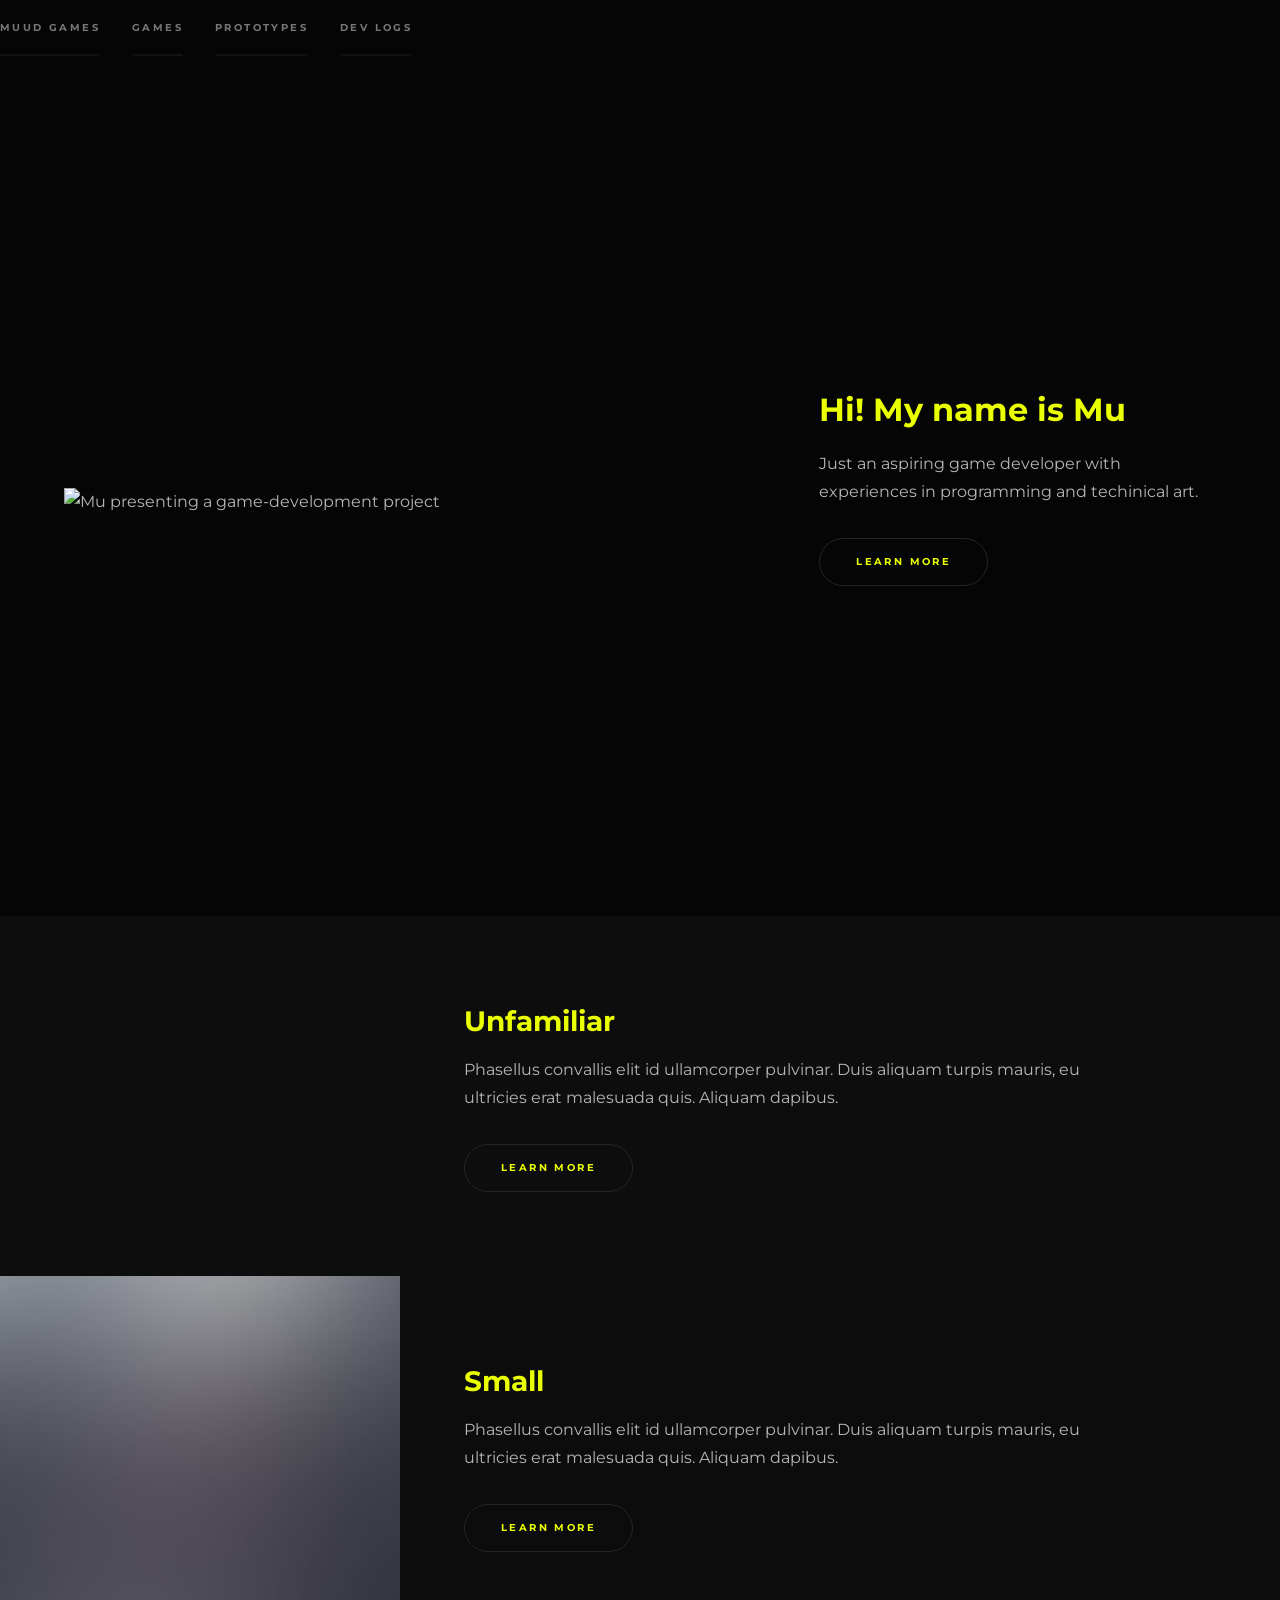
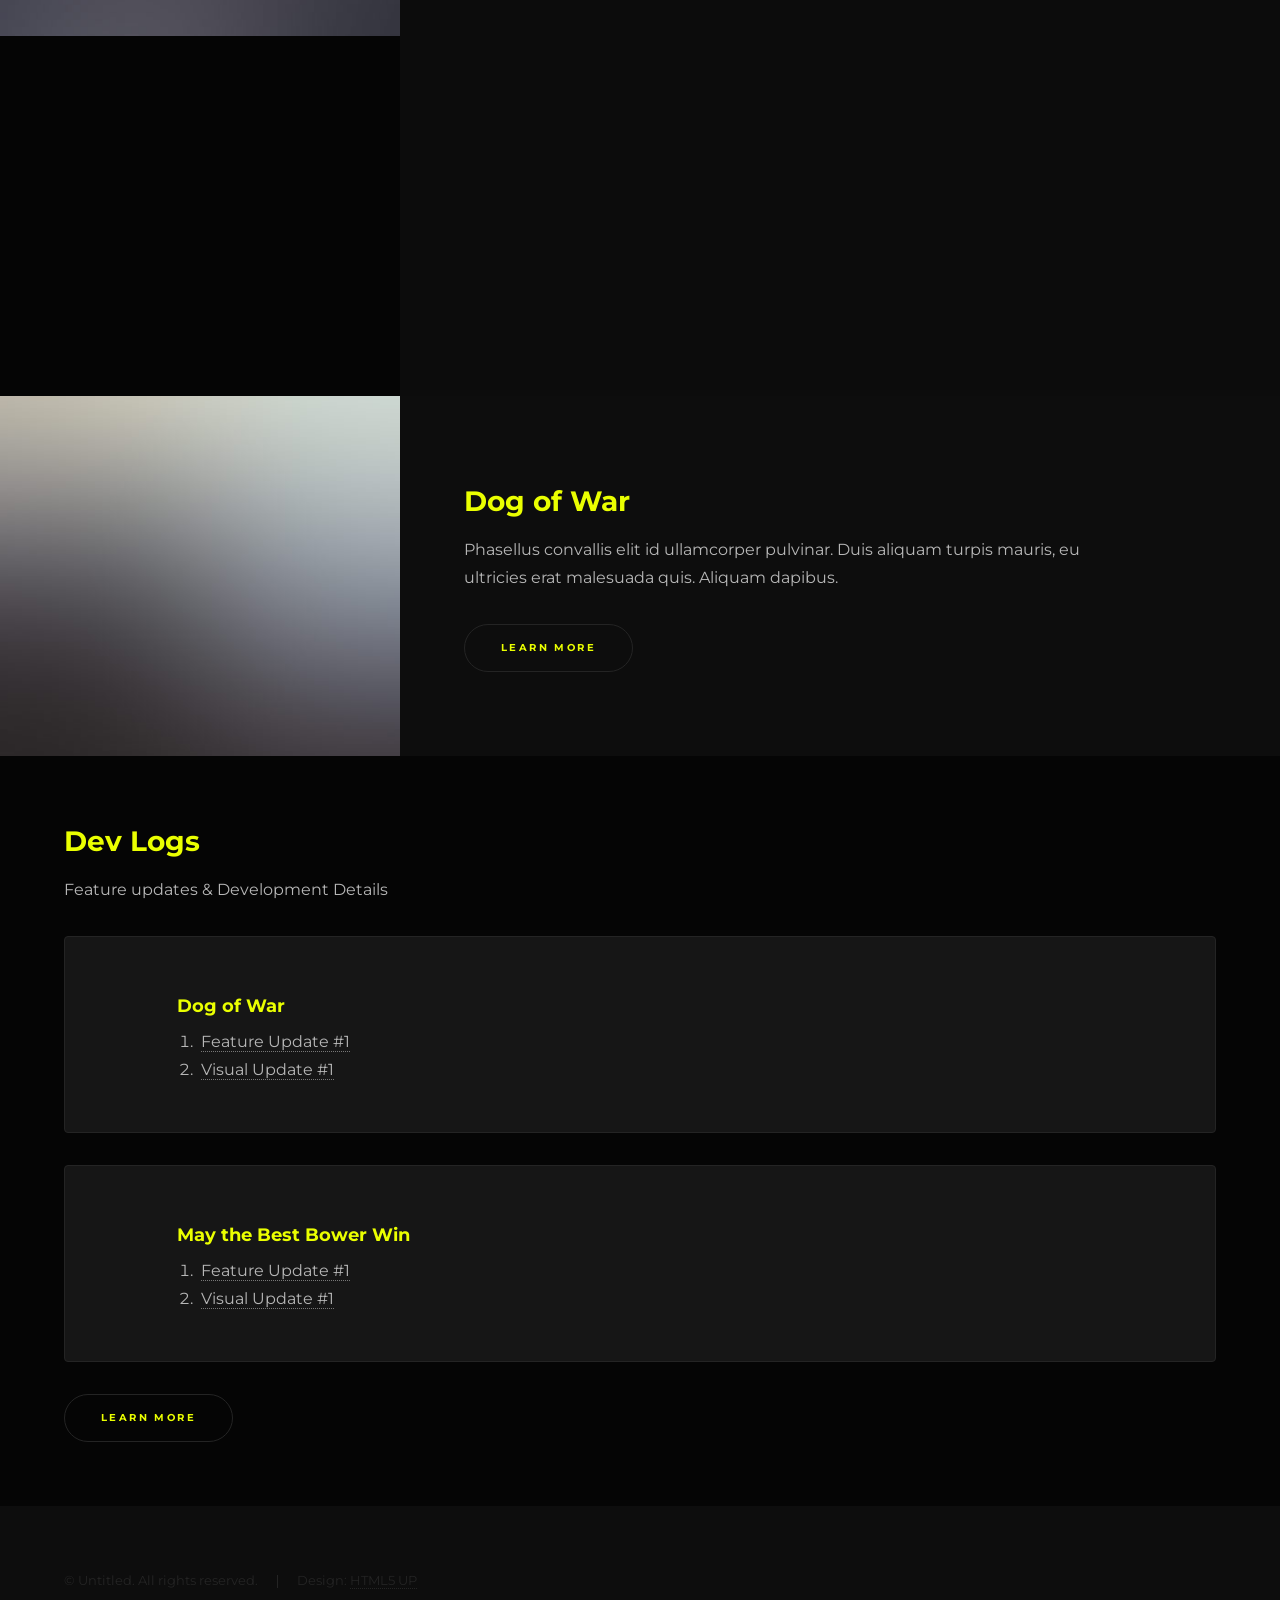
==== commit 16fe2802: "Update the index page" ====
--- a/index.html
+++ b/index.html
@@ -10,15 +10,18 @@
 		<meta charset="utf-8" />
 		<meta name="viewport" content="width=device-width, initial-scale=1, user-scalable=no" />
 		<link rel="stylesheet" href="assets/css/main.css" />
+		<link rel="preconnect" href="https://fonts.googleapis.com">
+		<link rel="preconnect" href="https://fonts.gstatic.com" crossorigin>
+		<link href="https://fonts.googleapis.com/css2?family=Montserrat:wght@400;500;600;700&display=swap" rel="stylesheet">
 		<noscript><link rel="stylesheet" href="assets/css/noscript.css" /></noscript>
 	</head>
 	<body class="is-preload">
 
-		<!-- Sidebar -->
-			<section id="sidebar">
-				<div class="inner">
-					<a class="sidebar-logo" href="#intro"><img src="assets/css/images/logo_neon.svg" alt="Muud Games" /></a>
-					<nav>
+		<!-- Sidebar -->
+			<section id="sidebar">
+				<div class="inner">
+					<a class="sidebar-logo" href="#intro"><img src="assets/css/images/logo_neon.svg" alt="Muud Games" /></a>
+					<nav>
 						<ul>
 							<li><a href="#intro">Muud Games</a></li>
 							<li><a href="#one">Games</a></li>
@@ -35,11 +38,16 @@
 				<!-- Intro -->
 					<section id="intro" class="wrapper style1 fullscreen fade-up">
 						<div class="inner">
-							<h1>Hi! My name is Mu</h1>
-							<p>Just an aspiring game developer with experiences in programming and techinical art.</p>
-							<ul class="actions">
-								<li><a href="#one" class="button scrolly">Learn more</a></li>
-							</ul>
+							<div class="intro-image">
+								<img src="images/intro/about_me_cropped.png" alt="Mu presenting a game-development project" />
+							</div>
+							<div class="intro-content">
+								<h1>Hi! My name is Mu</h1>
+								<p>Just an aspiring game developer with experiences in programming and techinical art.</p>
+								<ul class="actions">
+									<li><a href="#one" class="button scrolly">Learn more</a></li>
+								</ul>
+							</div>
 						</div>
 					</section>
 
@@ -151,4 +159,4 @@
 			<script src="assets/js/main.js"></script>
 
 	</body>
-</html>
+</html>
--- a/assets/css/main.css
+++ b/assets/css/main.css
@@ -108,7 +108,7 @@
 /* Type */
 body, input, select, textarea {
   color: #b7b7b7;
-  font-family: Arial, Helvetica, sans-serif;
+  font-family: 'Montserrat', sans-serif;
   font-size: 16.5pt;
   font-weight: normal;
   line-height: 1.75;
@@ -168,7 +168,7 @@
 }
 
 h1 {
-  font-size: 2.75em;
+  font-size: 2em;
 }
 h1.major {
   margin: 0 0 1.3em 0;
@@ -3181,13 +3181,44 @@
 /* Intro */
 #intro {
   background-attachment: fixed;
-  background-image: url("images/logo.svg");
   background-position: top right;
   background-repeat: no-repeat;
   background-size: 50% 50%;
 }
+#intro > .inner {
+  -moz-align-items: center;
+  -webkit-align-items: center;
+  -ms-align-items: center;
+  align-items: center;
+  display: -moz-flex;
+  display: -webkit-flex;
+  display: -ms-flex;
+  display: flex;
+  gap: 2em;
+}
+#intro .intro-image {
+  -moz-flex: 0 1 60%;
+  -webkit-flex: 0 1 60%;
+  -ms-flex: 0 1 60%;
+  flex: 0 1 60%;
+  max-width: 48em;
+}
+#intro .intro-image img {
+  display: block;
+  height: auto;
+  max-width: 100%;
+  width: 100%;
+}
+#intro .intro-content {
+  -moz-flex: 1 1 30%;
+  -webkit-flex: 1 1 30%;
+  -ms-flex: 1 1 30%;
+  flex: 1 1 30%;
+  min-width: 0;
+  text-align: left;
+}
 #intro p {
-  font-size: 1.25em;
+  font-size: 1em;
 }
 @media screen and (max-width: 980px) {
   #intro p br {
@@ -3203,6 +3234,38 @@
   #intro {
     background-attachment: scroll;
   }
+  #intro > .inner {
+    gap: 4em;
+  }
+}
+@media screen and (max-width: 980px) {
+  #intro > .inner {
+    -moz-align-items: -moz-flex-start;
+    -webkit-align-items: -webkit-flex-start;
+    -ms-align-items: -ms-flex-start;
+    align-items: flex-start;
+    -moz-flex-direction: column;
+    -webkit-flex-direction: column;
+    -ms-flex-direction: column;
+    flex-direction: column;
+    gap: 3em;
+  }
+  #intro .intro-image,
+  #intro .intro-content {
+    -moz-flex: 0 1 auto;
+    -webkit-flex: 0 1 auto;
+    -ms-flex: 0 1 auto;
+    flex: 0 1 auto;
+    width: 100%;
+  }
+  #intro .intro-image {
+    max-width: 36em;
+  }
+}
+@media screen and (max-width: 736px) {
+  #intro > .inner {
+    gap: 2.5em;
+  }
 }
 
 /*# sourceMappingURL=main.css.map */
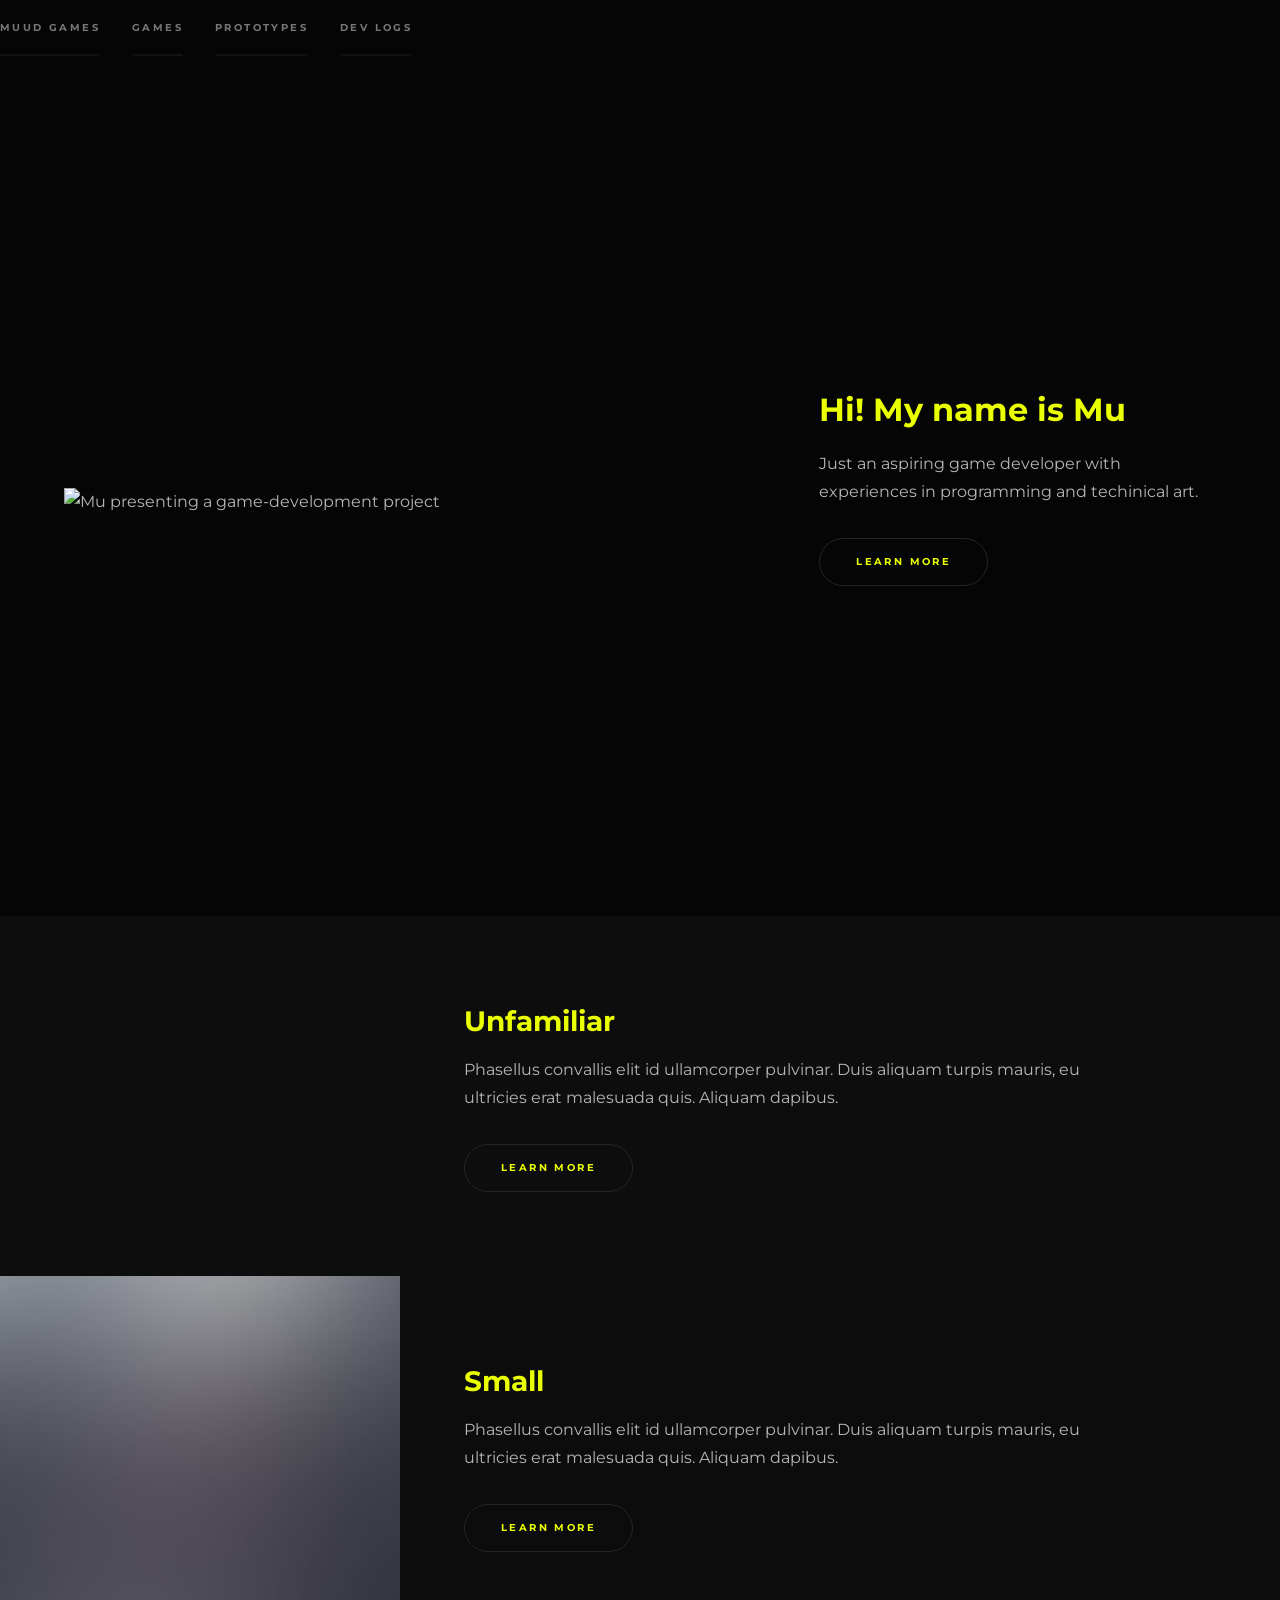
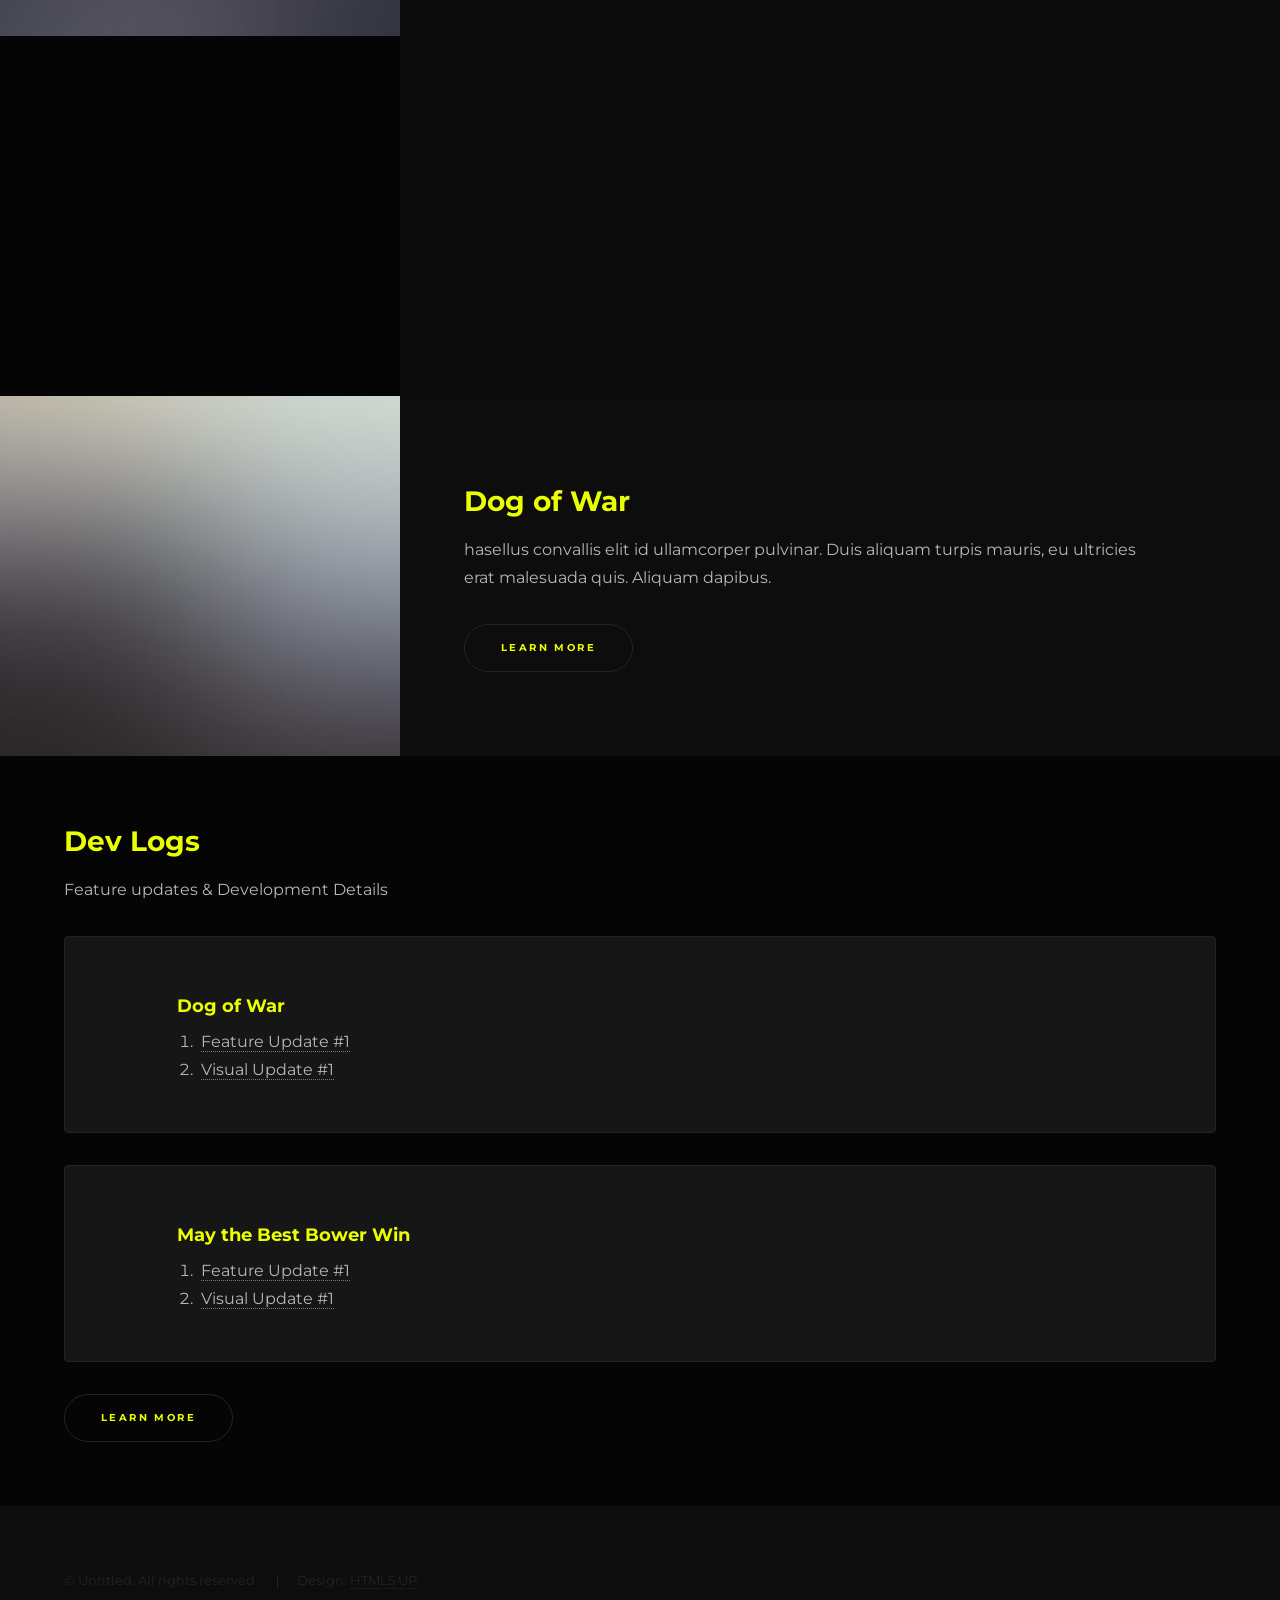
==== commit 2306c047: "Update index.html" ====
--- a/index.html
+++ b/index.html
@@ -94,7 +94,7 @@
 							<div class="content">
 								<div class="inner">
 									<h2>Dog of War</h2>
-									<p>Phasellus convallis elit id ullamcorper pulvinar. Duis aliquam turpis mauris, eu ultricies erat malesuada quis. Aliquam dapibus.</p>
+									<p>hasellus convallis elit id ullamcorper pulvinar. Duis aliquam turpis mauris, eu ultricies erat malesuada quis. Aliquam dapibus.</p>
 									<ul class="actions">
 										<li><a href="generic.html" class="button">Learn more</a></li>
 									</ul>
